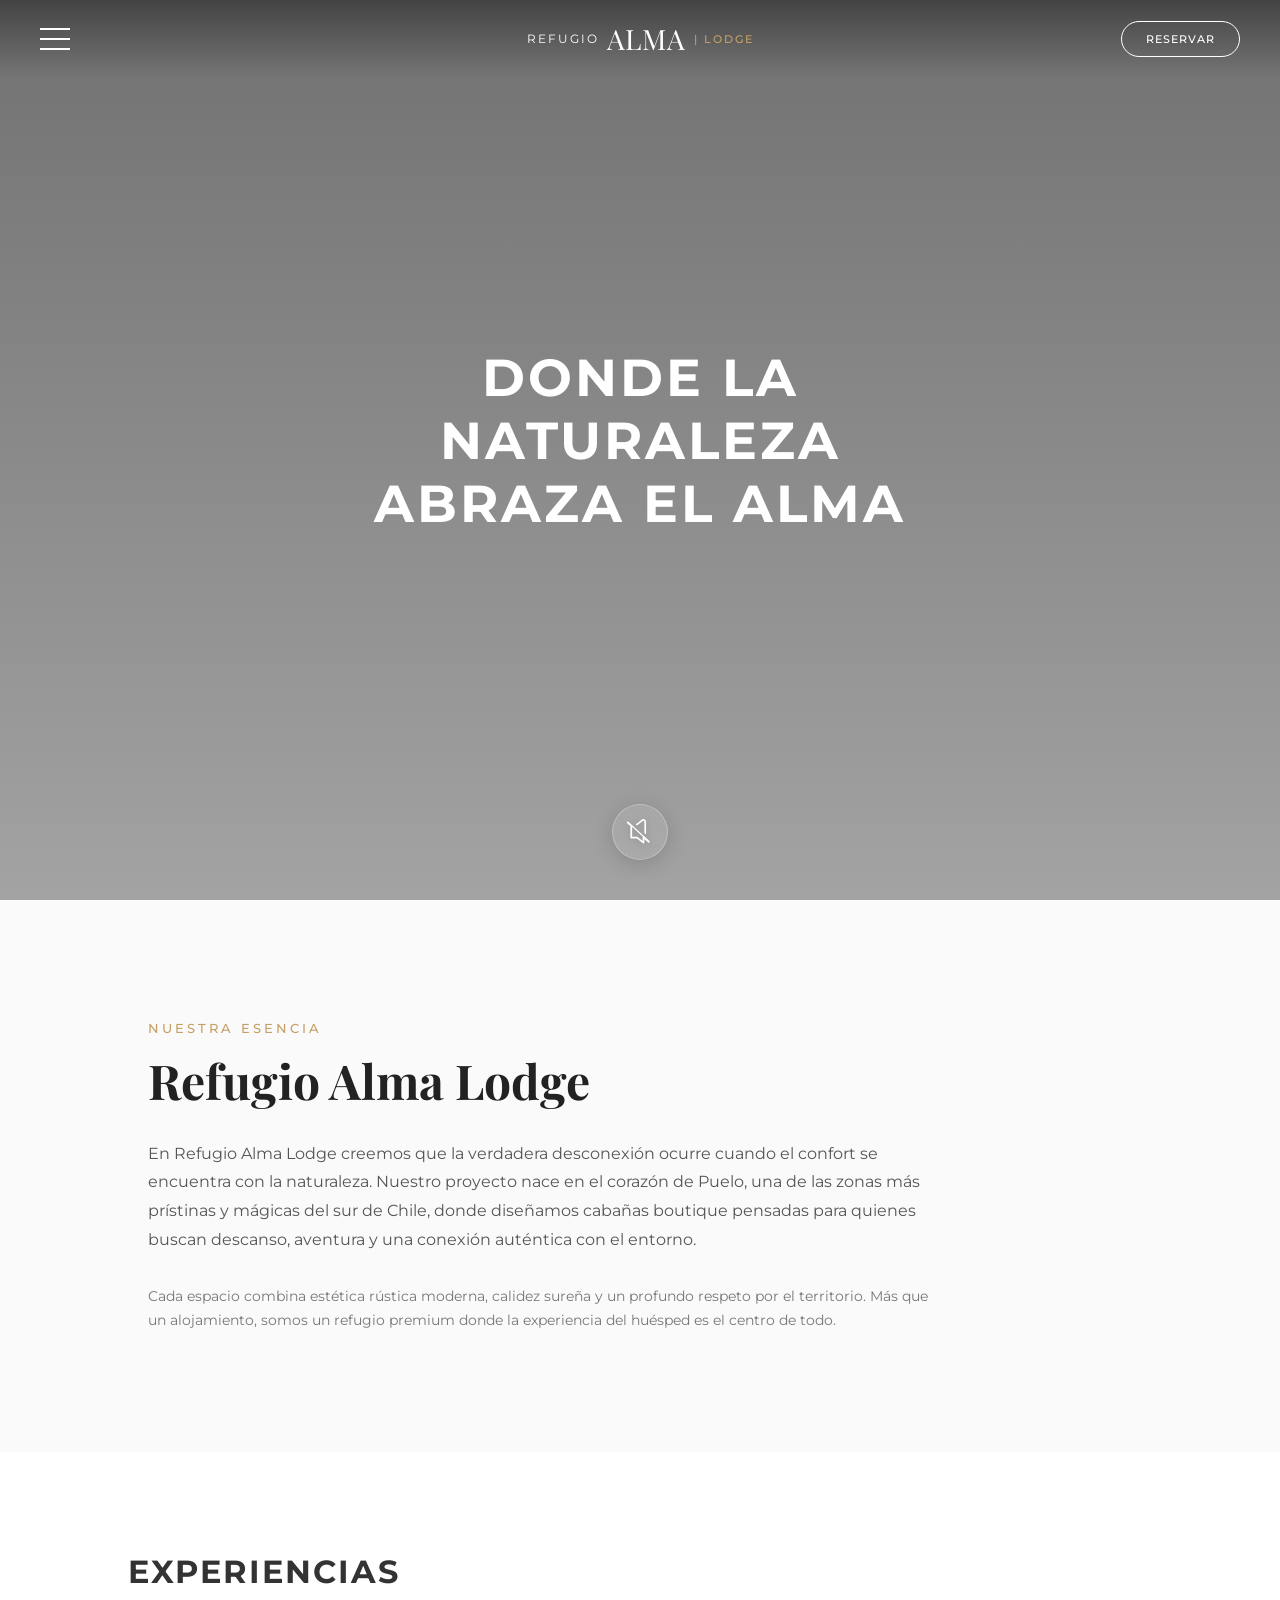
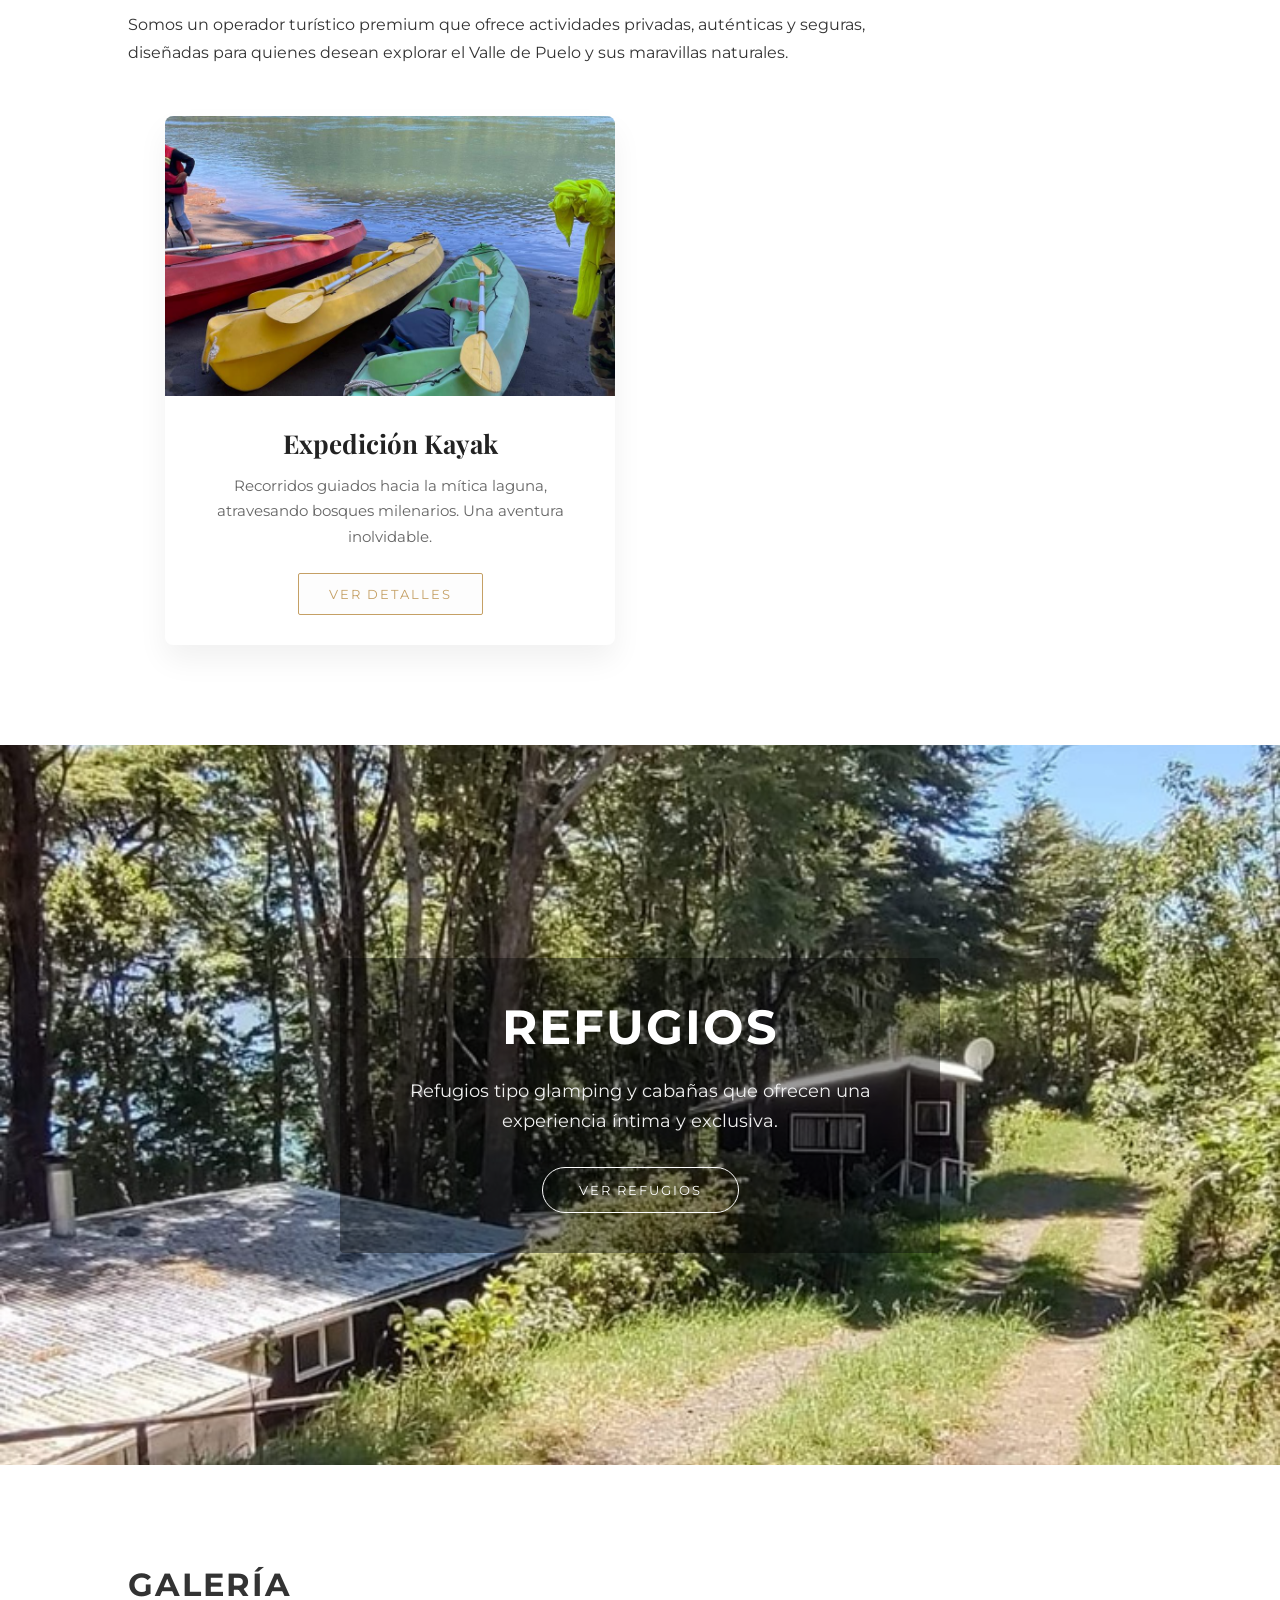
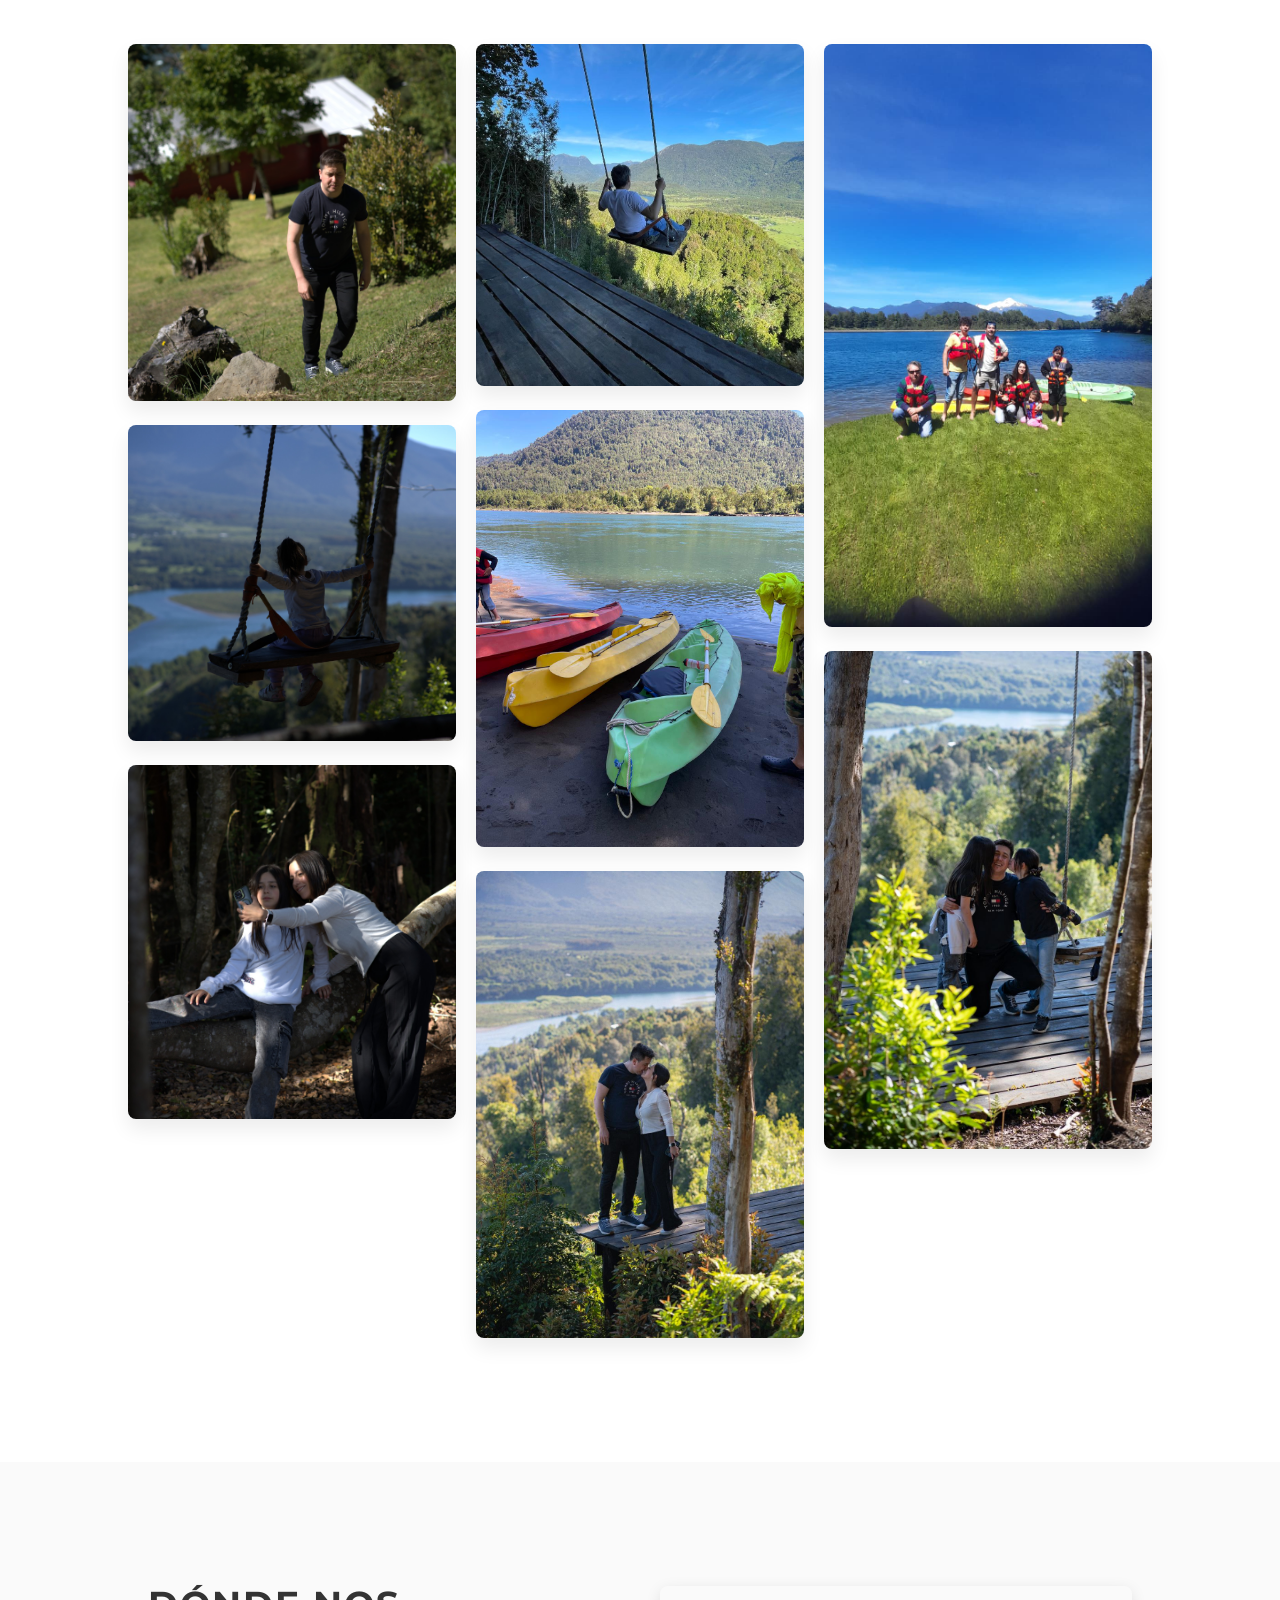
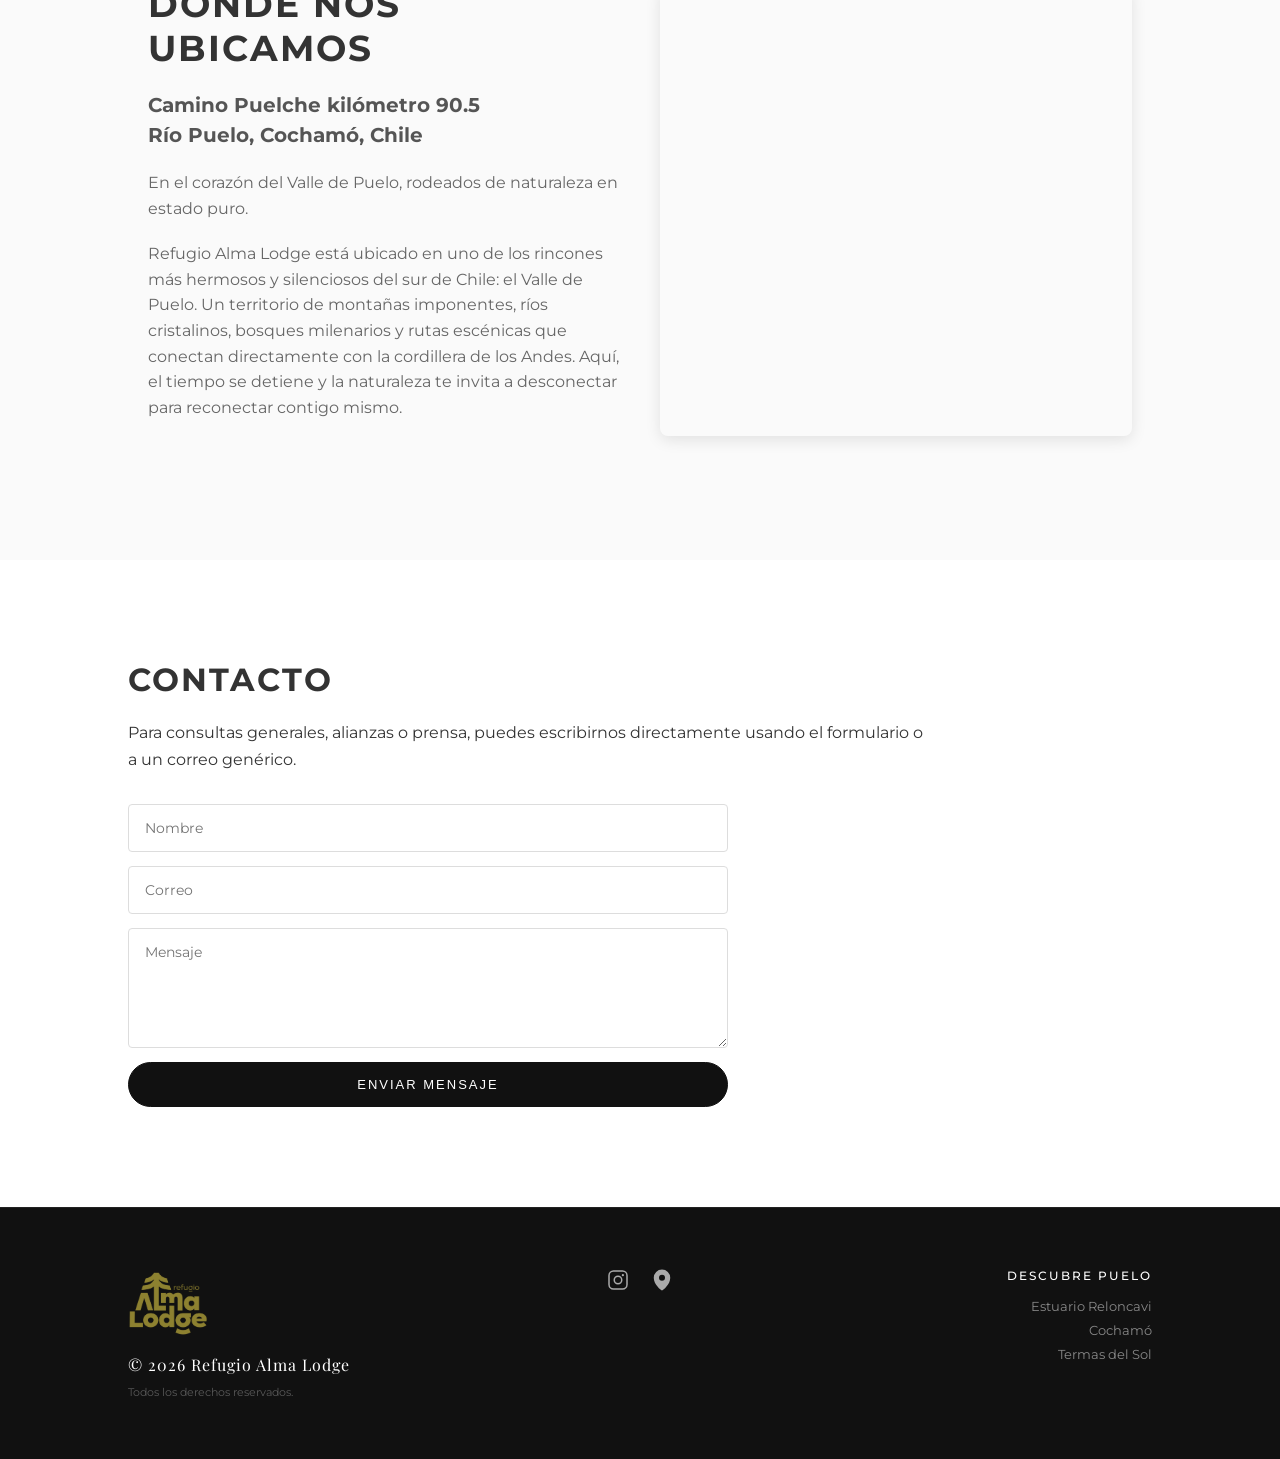
==== index.html @ a92e9aa7 "se separa el navbar  el fotter para que sea comun a todos los sitios" ====
<!DOCTYPE html>
<html lang="es">

<head>
    <meta charset="UTF-8" />
    <meta name="viewport" content="width=device-width, initial-scale=1.0" />
    <title>Refugio Alma Lodge - Un santuario en el corazón del bosque</title>
    <link rel="icon" href="./assets/logo.png" type="image/png">
    <!-- Opn Graph -->
    <meta property="og:title" content="Refugio Alma Lodge">
    <meta property="og:description" content="Refugio Alma Lodge: tu refugio en el corazón del bosque.">
    <meta property="og:url" content="https://refugioalmalodge.cl/">
    <meta property="og:image" content="./assets/suite2.png">
    <meta property="og:type" content="website">
    <meta property="og:site_name" content="Refugio Alma Lodge">

    <!-- Twitter Card -->
    <meta name="twitter:card" content="summary_large_image">
    <meta name="twitter:title" content="Refugio Alma Lodge">
    <meta name="twitter:description" content="Refugio Alma Lodge: tu refugio en el corazón del bosque.">
    <meta name="twitter:image" content="./assets/suite2.png">


    <link rel="stylesheet" href="css/style.css" />
</head>

<body>

    <div id="navbar-container"></div>

    <!-- HERO -->
    <header class="hero" id="hero">
        <video id="heroVideo" autoplay loop muted playsinline>
            <source src="assets/hero-video.mp4" type="video/mp4">
        </video>
        <div class="hero-overlay"></div>
        <div class="hero-content">
            <h1>Donde la naturaleza abraza el Alma</h1>
            <!--    <p>Un lodge boutique rodeado de bosques, montañas y silencio.</p>-->
            <!--    <a href="#reserva" class="btn-hero">Planificar estadía</a>-->
        </div>

        <!-- Audio Control -->
        <audio id="heroAudio" loop autoplay>
            <source src="assets/audio.mp3" type="audio/mpeg">
            Tu navegador no soporta el elemento de audio.
        </audio>

        <button id="audioControl" class="audio-control" aria-label="Reproducir música">
            <!-- Play Icon (Shows when paused - click to play) -->
            <svg class="icon-play" xmlns="http://www.w3.org/2000/svg" width="24" height="24" fill="currentColor"
                viewBox="0 0 256 256">
                <path
                    d="M213.92,210.62l-192-176A8,8,0,1,0,11.2,47.38L44.42,77.83l-.22.17H48a8,8,0,0,0-8,8V179.25a8,8,0,0,0,8,8H99.42l.2.16L155,230.89A8,8,0,0,0,168,224.64V191.11l34.72,31.83a8,8,0,1,0,11.2-12.32ZM152,210.81,104.38,171.25H56V84.75h4.63l91.37,83.76ZM168,137.16V31.36a8,8,0,0,0-13-6.25L99.62,68.59,88.75,58.62,143.47,15.69a24,24,0,0,1,39.38,18.75V150.37Z">
                </path>
            </svg>

            <!-- Sound Icon (Shows when playing - click to pause) -->
            <svg class="icon-pause" xmlns="http://www.w3.org/2000/svg" width="24" height="24" fill="currentColor"
                viewBox="0 0 256 256" style="display: none;">
                <path
                    d="M155,25.11,99.62,68.59,99.42,68.75H48a8,8,0,0,0-8,8V179.25a8,8,0,0,0,8,8H99.42l.2.16L155,230.89A8,8,0,0,0,168,224.64V31.36A8,8,0,0,0,155,25.11Zm-13,20.08V210.81L104.38,171.25H56V84.75h48.38ZM208,128a80,80,0,0,1-23.44,56.57,8,8,0,1,1-11.31-11.31,63.95,63.95,0,0,0,0-90.51A8,8,0,0,1,184.56,71.43,80.08,80.08,0,0,1,208,128Zm32,0a112.11,112.11,0,0,1-32.8,79.2,8,8,0,1,1-11.31-11.31,96.09,96.09,0,0,0,0-135.78A8,8,0,0,1,207.2,48.8,112.12,112.12,0,0,1,240,128Z">
                </path>
            </svg>
        </button>
    </header>


    <!-- NOSOTROS -->
    <section id="nosotros">
        <div class="about-container">

            <div class="about-content">
                <span class="about-subtitle">Nuestra Esencia</span>
                <h2>Refugio Alma Lodge</h2>
                <p class="about-text">
                    En Refugio Alma Lodge creemos que la verdadera desconexión ocurre cuando el confort se encuentra con
                    la naturaleza. Nuestro proyecto nace en el corazón de Puelo, una de las zonas más prístinas y
                    mágicas del sur de Chile, donde diseñamos cabañas boutique pensadas para quienes buscan descanso,
                    aventura y una conexión auténtica con el entorno.
                </p>
                <p class="about-text-secondary">
                    Cada espacio combina estética rústica moderna, calidez sureña y un profundo respeto por el
                    territorio. Más que un alojamiento, somos un refugio premium donde la experiencia del huésped es el
                    centro de todo.
                </p>
            </div>
        </div>
    </section>




    <section id="experiencias">
        <h2>Experiencias</h2>
        <p>
            Somos un operador turístico premium que ofrece actividades privadas, auténticas y seguras, diseñadas para
            quienes desean explorar el Valle de Puelo y sus maravillas naturales.
        </p>

        <div class="tours-container">
            <!-- Card 1 -->
            <article class="tour-card">
                <div class="tour-image">
                    <img src="assets/kayak/hero6.jpeg" alt="Expedición Kayak">
                </div>
                <div class="tour-content">
                    <h3>Expedición Kayak</h3>
                    <p>Recorridos guiados hacia la mítica laguna, atravesando bosques milenarios. Una aventura
                        inolvidable.</p>
                    <a href="kayak.html" class="btn-tour">Ver Detalles</a>
                </div>
            </article>

            <!-- Card 2 -->
            <article class="tour-card">
                <div class="tour-image">
                    <img src="assets/columpio/hero3.jpeg" alt="Columpio del Mundo">
                </div>
                <div class="tour-content">
                    <h3>Columpio Rio Puelo</h3>
                    <p>Siente la adrenalina y la paz de volar sobre el bosque nativo con una vista inigualable del
                        valle.</p>
                    <a href="columpio.html" class="btn-tour">Ver Detalles</a>
                </div>
            </article>
        </div>
    </section>

    <!-- REFUGIOS -->
    <section id="refugios" class="refugios-section">
        <div class="refugios-carousel" id="refugiosCarousel">
            <img src="assets/Glamping/2.jpg" class="active" alt="Refugio Glamping">
            <img src="assets/Cabaña/3.jpg" alt="Cabaña del Bosque">
            <img src="assets/departamento2/1.jpg" alt="Departamento Estudio">
            <img src="assets/departamento4/1.jpg" alt="Cabaña Familiar">
        </div>
        <div class="refugios-overlay-content">
            <h2>Refugios</h2>
            <p>
                Refugios tipo glamping y cabañas que ofrecen una experiencia íntima y exclusiva.
            </p>
            <a href="refugios.html" class="btn-hero">Ver Refugios</a>
        </div>
    </section>

    <!-- GALERIA -->
    <section id="galeria">
        <h2>Galería</h2>
        <div class="masonry-grid">
            <div class="photo-card">
                <img src="assets/galeria1.jpg" alt="Galería 1">
            </div>
            <div class="photo-card">
                <img src="assets/galeria2.jpg" alt="Galería 2">
            </div>
            <div class="photo-card">
                <img src="assets/Galeria3.jpg" alt="Galería 3">
            </div>
            <div class="photo-card">
                <img src="assets/galeria4.jpeg" alt="Galería 4">
            </div>
            <div class="photo-card">
                <img src="assets/galeria5.jpeg" alt="Galería 5">
            </div>
            <div class="photo-card">
                <img src="assets/galeria6.jpeg" alt="Galería 6">
            </div>
            <div class="photo-card">
                <img src="assets/galeria7.jpeg" alt="Galería 7">
            </div>
            <div class="photo-card">
                <img src="assets/galeria8.jpeg" alt="Galería 7">
            </div>
        </div>
    </section>

    <!-- UBICACION -->
    <section id="ubicacion" class="ubicacion">
        <div class="location-container">
            <div class="location-content">
                <h2>Dónde nos ubicamos</h2>
                <h3>Camino Puelche kilómetro 90.5<br>Río Puelo, Cochamó, Chile</h3>
                <p>
                    En el corazón del Valle de Puelo, rodeados de naturaleza en estado puro.
                </p>
                <p>
                    Refugio Alma Lodge está ubicado en uno de los rincones más hermosos y silenciosos del sur de Chile:
                    el Valle de Puelo. Un territorio de montañas imponentes, ríos cristalinos, bosques milenarios y
                    rutas escénicas que conectan directamente con la cordillera de los Andes. Aquí, el tiempo se detiene
                    y la naturaleza te invita a desconectar para reconectar contigo mismo.
                </p>
            </div>
            <div class="location-map">
                <iframe
                    src="https://www.google.com/maps/embed?pb=!1m18!1m12!1m3!1d2994.042715348273!2d-72.4202436!3d-41.7060357!2m3!1f0!2f0!3f0!3m2!1i1024!2i768!4f13.1!3m3!1m2!1s0x9619954e258a1fd1:0x3e62e3370b669ac7!2sRefugio%20Alma%20Lodge!5e0!3m2!1ses!2scl!4v1700000000000"
                    width="100%" height="450" style="border:0;" allowfullscreen="" loading="lazy"
                    referrerpolicy="no-referrer-when-downgrade">
                </iframe>
            </div>
        </div>
    </section>

    <!-- CONTACTO -->
    <section id="contacto">
        <h2>Contacto</h2>
        <p>
            Para consultas generales, alianzas o prensa, puedes escribirnos directamente usando el formulario o a un
            correo genérico.
        </p>

        <form class="contact-form">
            <input type="text" placeholder="Nombre" required>
            <input type="email" placeholder="Correo" required>
            <textarea placeholder="Mensaje" rows="5" required></textarea>
            <button type="submit" class="btn-hero btn-dark">
                Enviar mensaje
            </button>
        </form>
    </section>

    <div id="footer-container"></div>
    <script src="js/components.js"></script>

    <!-- Mobile Sticky Bottom Bar -->

    <!-- Mobile Sticky Bottom Bar -->
    <div class="mobile-bottom-bar">
        <a href="https://new-booking.frontdeskmaster.com/?hostelId=y0ApHH4CwayUsndZazKIyVLbPVVKzzdO">Reservar
            Estadía</a>
    </div>

    <script src="js/scrollreveal.min.js"></script>
    <script src="js/main.js"></script>
</body>

</html>
---- css/style.css ----
/* ---------- RESET ---------- */
@import url('https://fonts.googleapis.com/css2?family=Montserrat:wght@300;400;500&family=Playfair+Display:ital,wght@0,400;0,700;1,400&display=swap');




* {
    margin: 0;
    padding: 0;
    box-sizing: border-box;
}

body {
    font-family: "Montserrat", sans-serif;
    color: #333;
    background: #fafafa;
    overflow-x: hidden;
    width: 100%;
}

img {
    display: block;
    max-width: 100%;
}

/* ---------- NAVBAR AWASI STYLE ---------- */

.awasi-nav {
    position: fixed;
    top: 0;
    width: 100%;
    display: flex;
    justify-content: space-between;
    /* Changed to space-between for Left/Center/Right layout */
    align-items: center;
    padding: 20px 40px;
    z-index: 1002;
    transition: all 0.35s ease;
    background: transparent;
    /* Gradient added in HTML or just transparent */
    background: linear-gradient(to bottom, rgba(0, 0, 0, 0.4) 0%, rgba(0, 0, 0, 0) 100%);
}

.awasi-nav.scrolled {
    background: rgba(255, 255, 255, 0.98);
    padding: 15px 40px;
    backdrop-filter: blur(8px);
    border-bottom: 1px solid #eee;
}

.awasi-nav.scrolled .logo-refugio,
.awasi-nav.scrolled .logo-alma {
    color: #333;
}

.awasi-nav.scrolled .btn-reservar {
    border-color: #333;
    color: #333;
}

.awasi-nav.scrolled .btn-reservar:hover {
    background: #333;
    color: #fff;
}

/* Layout Containers */
.nav-left,
.nav-right {
    flex: 1;
    display: flex;
    align-items: center;
}

.nav-left {
    justify-content: flex-start;
}

.nav-right {
    justify-content: flex-end;
}

/* Logo Styles */
.nav-logo {
    flex: 2;
    display: flex;
    justify-content: center;
    align-items: center;
}

.logo-link {
    text-decoration: none;
    display: flex;
    align-items: center;
    gap: 8px;
    color: #fff;
    transition: opacity 0.3s ease;
}

.logo-link:hover {
    opacity: 0.8;
}

.logo-refugio {
    font-family: "Montserrat", sans-serif;
    font-size: 12px;
    letter-spacing: 2px;
    font-weight: 400;
    text-transform: uppercase;
}

.logo-alma {
    font-family: "Playfair Display", serif;
    font-size: 28px;
    letter-spacing: 1px;
    font-weight: 400;
    text-transform: uppercase;
}

.logo-lodge {
    font-family: "Montserrat", sans-serif;
    font-size: 11px;
    letter-spacing: 2px;
    font-weight: 500;
    text-transform: uppercase;
    color: #c5a065;
    /* Gold/Brown tone */
}

/* Reservar Button in Navbar */
.btn-reservar {
    display: inline-block;
    padding: 10px 24px;
    border-radius: 50px;
    background-color: transparent;
    border: 1px solid #fff;
    color: #fff;
    text-transform: uppercase;
    font-size: 11px;
    letter-spacing: 1px;
    text-decoration: none;
    transition: all 0.3s ease;
    font-family: "Montserrat", sans-serif;
    font-weight: 500;
}

.btn-reservar:hover {
    background: #fff;
    color: #000;
}

/* Burger Menu - Always Visible */
.nav-toggle {
    display: flex;
    /* Always flex */
    flex-direction: column;
    width: 30px;
    cursor: pointer;
    z-index: 1001;
    /* Above overlay */
}

.nav-toggle span {
    background: white;
    height: 2px;
    margin: 4px 0;
    transition: 0.3s;
    width: 100%;
}

.awasi-nav.scrolled .nav-toggle span {
    background: #333;
}

/* Toggle Animation when Active */
.nav-toggle.active span:nth-child(1) {
    transform: rotate(45deg) translate(5px, 6px);
    background: #fff;
    /* Keep white on overlay */
}

.nav-toggle.active span:nth-child(2) {
    opacity: 0;
}

.nav-toggle.active span:nth-child(3) {
    transform: rotate(-45deg) translate(5px, -6px);
    background: #fff;
}

/* ---------- Mobile Overlay Menu ---------- */

/* ---------- Mobile Overlay Menu ---------- */

.mobile-menu {
    position: fixed;
    inset: 0;
    background: rgba(20, 20, 20, 0.98);
    /* Dark overlay like Awasi */
    display: flex;
    flex-direction: column;
    justify-content: center;
    align-items: center;
    gap: 40px;
    opacity: 0;
    visibility: hidden;
    transition: all 0.4s ease;
    z-index: 1000;
}

.mobile-menu a {
    text-decoration: none;
    font-family: "Playfair Display", serif;
    font-size: 32px;
    text-transform: capitalize;
    /* Or uppercase, Awasi uses elegant mix */
    letter-spacing: 1px;
    color: #fff;
    opacity: 0;
    transform: translateY(20px);
    transition: 0.4s ease;
}

.mobile-menu a:hover {
    color: #c5a065;
}

.mobile-menu.active {
    opacity: 1;
    visibility: visible;
}

.mobile-menu.active a {
    opacity: 1;
    transform: translateY(0);
}

/* Staggered animation for links */
.mobile-menu.active a:nth-child(1) {
    transition-delay: 0.1s;
}

.mobile-menu.active a:nth-child(2) {
    transition-delay: 0.2s;
}

.mobile-menu.active a:nth-child(3) {
    transition-delay: 0.3s;
}

.mobile-menu.active a:nth-child(4) {
    transition-delay: 0.4s;
}

.mobile-menu.active a:nth-child(5) {
    transition-delay: 0.5s;
}

.mobile-menu.active a:nth-child(6) {
    transition-delay: 0.6s;
}

/* ---------- HERO ---------- */

.hero {
    height: 100vh;
    /* background-image removed for slideshow */
    position: relative;
    display: flex;
    justify-content: center;
    align-items: center;
    text-align: center;
    color: #fff;
    overflow: hidden;
}

#heroVideo {
    position: absolute;
    inset: 0;
    width: 100%;
    height: 100%;
    object-fit: cover;
    z-index: 0;
}

.hero-overlay {
    position: absolute;
    inset: 0;
    background: linear-gradient(to bottom, rgba(0, 0, 0, 0.55), rgba(0, 0, 0, 0.35));
}

.hero-content {
    position: relative;
    max-width: 700px;
    padding: 0 20px;
}

.hero h1 {
    font-size: 52px;
    letter-spacing: 3px;
    text-transform: uppercase;
    margin-bottom: 20px;
}

.hero p {
    font-size: 18px;
    margin-bottom: 30px;
}

.btn-hero {
    display: inline-block;
    padding: 14px 36px;
    border-radius: 30px;
    border: 1px solid #fff;
    color: #fff;
    text-decoration: none;
    font-size: 13px;
    letter-spacing: 2px;
    text-transform: uppercase;
    background: transparent;
    cursor: pointer;
    transition: background 0.3s, color 0.3s;
}

.btn-hero:hover {
    background: #fff;
    color: #000;
}

.btn-outline {
    border-color: #333;
    color: #333;
}

.btn-outline:hover {
    background: #333;
    color: #fff;
}

.btn-dark {
    background: #111;
    border-color: #111;
    color: #fff;
}

/* ---------- SECTIONS ---------- */

section {
    padding: 100px 10%;
    background: #fafafa;
    opacity: 0;
    transform: translateY(50px);
    transition: opacity 0.8s ease-out, transform 0.8s ease-out;
}

section.section-visible {
    opacity: 1;
    transform: translateY(0);
}

section:nth-of-type(even) {
    background: #ffffff;
}

h2 {
    font-size: 32px;
    margin-bottom: 20px;
    text-transform: uppercase;
    letter-spacing: 2px;
}

p {
    line-height: 1.7;
    max-width: 800px;
}

/* ---------- GRID & CARDS ---------- */

.grid {
    margin-top: 40px;
    display: grid;
    grid-template-columns: repeat(auto-fit, minmax(280px, 1fr));
    gap: 20px;
}

.cards {
    display: flex;
    flex-wrap: wrap;
    gap: 40px;
    margin-top: 40px;
}

.card {
    flex: 1;
    min-width: 280px;
    border-radius: 8px;
    overflow: hidden;
    background: #fff;
    box-shadow: 0 10px 20px rgba(0, 0, 0, 0.08);
    transition: all 0.4s ease;
}

.card:hover {
    transform: translateY(-10px);
    box-shadow: 0 20px 40px rgba(0, 0, 0, 0.15);
}

.card img {
    width: 100%;
    transition: transform 0.6s ease;
}

.card:hover img {
    transform: scale(1.05);
}

.card-content {
    padding: 20px;
}

.card-content h3 {
    margin-bottom: 10px;
}

/* ---------- EXPERIENCIAS CARDS ---------- */

.exp-card {
    background: #fff;
    border-radius: 8px;
    overflow: hidden;
    box-shadow: 0 10px 20px rgba(0, 0, 0, 0.06);
    transition: all 0.4s ease;
}

.exp-card:hover {
    transform: translateY(-10px);
    box-shadow: 0 20px 40px rgba(0, 0, 0, 0.15);
}

.exp-card img {
    transition: transform 0.6s ease;
}

.exp-card:hover img {
    transform: scale(1.05);
}

.exp-text {
    padding: 18px 18px 22px;
}

/* ---------- PHOTO CARDS (Suites & Galeria) ---------- */

.photo-card {
    border-radius: 8px;
    overflow: hidden;
    box-shadow: 0 10px 20px rgba(0, 0, 0, 0.08);
    transition: all 0.4s ease;
    /* Ensure it takes full width of grid cell if needed, or behaves like a block */
    display: block;
}

.photo-card:hover {
    transform: translateY(-10px);
    box-shadow: 0 20px 40px rgba(0, 0, 0, 0.15);
}

.photo-card img {
    width: 100%;
    height: 100%;
    object-fit: cover;
    display: block;
    transition: transform 0.6s ease;
}

.photo-card:hover img {
    transform: scale(1.05);
}

/* ---------- PARALLAX ---------- */

.parallax {
    background-image: url(/assets/5.jpeg);
    background-attachment: fixed;
    background-size: cover;
    background-position: center;
    height: 60vh;
}

/* ---------- RESERVA ---------- */

.reserva {
    text-align: left;
}

.reserva-form {
    margin-top: 30px;
    display: flex;
    flex-direction: column;
    gap: 18px;
}

.form-row {
    display: flex;
    gap: 18px;
}

input,
textarea {
    padding: 14px 16px;
    border-radius: 4px;
    border: 1px solid #ddd;
    font-family: inherit;
    font-size: 14px;
    flex: 1;
}

textarea {
    resize: vertical;
}

.contact-form {
    margin-top: 30px;
    display: flex;
    flex-direction: column;
    gap: 14px;
    max-width: 600px;
}

/* ---------- FOOTER ---------- */

footer {
    padding: 60px 10%;
    background: #111;
    color: #888;
    font-size: 13px;
    border-top: 1px solid #222;
}

.footer-container {
    display: flex;
    justify-content: space-between;
    align-items: flex-start;
    flex-wrap: wrap;
    gap: 40px;
}

.footer-section {
    flex: 1;
    min-width: 200px;
}

/* BRAND Section */
.footer-brand {
    display: flex;
    flex-direction: column;
    gap: 10px;
    text-align: left;
}

.footer-logo {
    max-width: 80px;
    height: auto;
    margin-bottom: 5px;
    opacity: 0.9;
}

.footer-brand span:first-of-type {
    font-family: "Playfair Display", serif;
    font-size: 16px;
    color: #fff;
    letter-spacing: 1px;
}

.footer-rights {
    font-size: 11px;
    opacity: 0.6;
}

/* SOCIAL Section */
.footer-social {
    display: flex;
    justify-content: center;
    gap: 20px;
    align-items: center;
}

.social-link {
    color: #aaa;
    transition: all 0.3s ease;
    display: flex;
    align-items: center;
    justify-content: center;
}

.social-link:hover {
    color: #c5a065;
    transform: translateY(-3px);
}

/* LINKS Section */
.footer-links {
    text-align: right;
}

.footer-links h4 {
    color: #fff;
    font-size: 12px;
    text-transform: uppercase;
    letter-spacing: 2px;
    margin-bottom: 15px;
    font-weight: 500;
}

.footer-links ul {
    list-style: none;
    padding: 0;
    display: flex;
    flex-direction: column;
    gap: 8px;
}

.footer-links a {
    text-decoration: none;
    color: #888;
    transition: color 0.3s ease;
}

.footer-links a:hover {
    color: #c5a065;
}

/* Responsive Footer */
@media (max-width: 768px) {
    .footer-container {
        flex-direction: column;
        align-items: center;
        text-align: center;
        gap: 30px;
    }

    .footer-brand {
        text-align: center;
        order: 2;
        /* Put brand/copyright at bottom */
    }

    .footer-social {
        order: 1;
        /* Icons first */
        margin-bottom: 10px;
    }

    .footer-links {
        text-align: center;
        order: 0;
        /* Links top or middle? Let's put Links Top or Middle. Actually, standard is usually Links -> Social -> Copy. Let's try Social -> Links -> Copy */
        order: 0;
    }
}

/* ---------- RESPONSIVE ---------- */

/* Mobile Bottom Bar (Hidden by default on Desktop) */
.mobile-bottom-bar {
    display: none;
}

/* Responsiveness */
@media (max-width: 900px) {
    .awasi-nav {
        padding: 18px 24px;
    }

    /* Hide Navbar Button on Mobile */
    .nav-right .btn-reservar {
        display: none;
    }

    /* Show Bottom Bar on Mobile */
    .mobile-bottom-bar {
        display: flex;
        position: fixed;
        bottom: 0;
        left: 0;
        width: 100%;
        background: rgba(255, 255, 255, 0.95);
        backdrop-filter: blur(10px);
        padding: 15px 24px;
        justify-content: center;
        align-items: center;
        z-index: 1005;
        border-top: 1px solid #eee;
        box-shadow: 0 -5px 20px rgba(0, 0, 0, 0.05);

        /* Transition for Fade Out */
        transition: opacity 0.5s ease, visibility 0.5s ease;
        opacity: 1;
        visibility: visible;
    }

    .mobile-bottom-bar.hidden {
        opacity: 0;
        visibility: hidden;
        pointer-events: none;
    }

    .mobile-bottom-bar a {
        display: block;
        width: 100%;
        text-align: center;
        background: #111;
        color: #fff;
        padding: 14px;
        text-decoration: none;
        text-transform: uppercase;
        font-family: "Montserrat", sans-serif;
        font-size: 13px;
        letter-spacing: 2px;
        border-radius: 4px;
        font-weight: 500;
    }

    /* Adjust footer or content so it's not hidden behind the bar */
    footer {
        padding-bottom: 90px;
    }

    .hero h1 {
        font-size: 34px;
    }

    .hero p {
        font-size: 16px;
    }

    section {
        padding: 80px 7%;
    }

    .form-row {
        flex-direction: column;
    }
}

@media (max-width: 600px) {
    .hero {
        height: 100vh;
    }
}

/* Audio Control Button */
.audio-control {
    position: absolute;
    bottom: 40px;
    left: 50%;
    transform: translateX(-50%);
    z-index: 100;

    /* Modern Glassmorphism */
    display: flex;
    justify-content: center;
    align-items: center;
    width: 56px;
    height: 56px;

    background: rgba(255, 255, 255, 0.1);
    backdrop-filter: blur(10px);
    -webkit-backdrop-filter: blur(10px);
    border: 1px solid rgba(255, 255, 255, 0.25);
    border-radius: 50%;

    color: #fff;
    cursor: pointer;
    transition: all 0.3s ease;
    box-shadow: 0 4px 20px rgba(0, 0, 0, 0.15);
}

.audio-control:hover {
    background: rgba(255, 255, 255, 0.25);
    transform: translateX(-50%) scale(1.1);
    box-shadow: 0 8px 30px rgba(0, 0, 0, 0.25);
    border-color: rgba(255, 255, 255, 0.5);
}

.audio-control svg {
    /* Ensure icon size */
    width: 28px;
    height: 28px;
    filter: drop-shadow(0 2px 4px rgba(0, 0, 0, 0.2));
}

/* Override generic section animation for #nosotros to let ScrollReveal handle it */
#nosotros {
    opacity: 1;
    transform: none;
    transition: none;
}

/* ---------- MASONRY GALLERY ---------- */
.masonry-grid {
    column-count: 3;
    column-gap: 20px;
    margin-top: 40px;
}

.masonry-grid .photo-card {
    display: inline-block;
    width: 100%;
    margin-bottom: 20px;
    break-inside: avoid;
    /* Ensure existing styles don't conflict */
    transform: translateZ(0);
    /* Hardware accel/fix flickering */
}

/* Hover Overlay extension */
.photo-card {
    position: relative;
    /* Maintain existing styles but ensure relative for overlay */
}

/* Enhanced Hover Effect */
.photo-card::after {
    content: '';
    position: absolute;
    inset: 0;
    background: rgba(0, 0, 0, 0.3);
    opacity: 0;
    transition: opacity 0.4s ease;
    pointer-events: none;
    z-index: 1;
}

.photo-card:hover::after {
    opacity: 1;
}

.photo-card:hover img {
    transform: scale(1.08);
    /* Slightly stronger zoom */
}

/* Masonry responsiveness */
@media (max-width: 900px) {
    .masonry-grid {
        column-count: 2;
    }
}




/* ---------- ABOUT / NOSOTROS SPLIT LAYOUT ---------- */
.about-container {
    display: flex;
    align-items: center;
    gap: 60px;
    max-width: 1200px;
    margin: 0 auto;
}

.about-image {
    flex: 1;
    position: relative;
    overflow: hidden;
    border-radius: 4px;
    box-shadow: 0 20px 40px rgba(0, 0, 0, 0.1);
}

.about-image img {
    width: 100%;
    height: 100%;
    object-fit: cover;
    transition: transform 1.2s ease;
}

.about-image:hover img {
    transform: scale(1.05);
}

.about-content {
    flex: 1;
    text-align: left;
    padding: 20px;
}

.about-subtitle {
    display: block;
    font-family: "Montserrat", sans-serif;
    font-size: 13px;
    letter-spacing: 3px;
    text-transform: uppercase;
    color: #c5a065;
    margin-bottom: 16px;
    font-weight: 500;
}

.about-content h2 {
    font-family: "Playfair Display", serif;
    font-size: 48px;
    line-height: 1.2;
    margin-bottom: 30px;
    color: #222;
    text-transform: none;
    letter-spacing: 0;
}

.about-text {
    font-size: 16px;
    line-height: 1.8;
    color: #555;
    margin-bottom: 30px;
}

.about-highlight {
    border-left: 3px solid #c5a065;
    padding-left: 24px;
    margin: 30px 0;
}

.about-highlight p {
    font-family: "Playfair Display", serif;
    font-size: 20px;
    font-style: italic;
    color: #333;
    line-height: 1.6;
}

.about-text-secondary {
    font-size: 14px;
    color: #777;
    margin-top: 20px;
}

/* Responsiveness */
@media (max-width: 900px) {
    .about-container {
        flex-direction: column;
        gap: 40px;
    }

}

/* ---------- TOURS 2-CARD LAYOUT ---------- */
.tours-container {
    display: flex;
    justify-content: center;
    gap: 50px;
    margin-top: 50px;
    max-width: 1200px;
    margin-left: auto;
    margin-right: auto;
}

.tour-card {
    background: #fff;
    width: 450px;
    border-radius: 8px;
    overflow: hidden;
    box-shadow: 0 15px 30px rgba(0, 0, 0, 0.06);
    transition: all 0.4s ease;
    display: flex;
    flex-direction: column;
}

.tour-card:hover {
    transform: translateY(-10px);
    box-shadow: 0 25px 50px rgba(0, 0, 0, 0.12);
}

.tour-image {
    height: 280px;
    overflow: hidden;
}

.tour-image img {
    width: 100%;
    height: 100%;
    object-fit: cover;
    transition: transform 0.8s ease;
}

.tour-card:hover .tour-image img {
    transform: scale(1.08);
    /* Mild zoom */
}

.tour-content {
    padding: 30px;
    flex: 1;
    display: flex;
    flex-direction: column;
    text-align: center;
}

.tour-content h3 {
    font-family: "Playfair Display", serif;
    font-size: 26px;
    margin-bottom: 12px;
    color: #222;
    text-transform: none;
    /* Keep natural reading */
}

.tour-content p {
    font-size: 15px;
    color: #666;
    margin-bottom: 24px;
    flex: 1;
    /* Pushes button down if text varies */
}

/* Elegant Button for Tours */
.btn-tour {
    align-self: center;
    padding: 12px 30px;
    background: #fdfdfd;
    border: 1px solid #c5a065;
    color: #c5a065;
    font-family: "Montserrat", sans-serif;
    font-size: 13px;
    text-decoration: none;
    text-transform: uppercase;
    letter-spacing: 2px;
    transition: all 0.3s ease;
    border-radius: 2px;
}

.btn-tour:hover {
    background: #c5a065;
    color: #fff;
    cursor: pointer;
}

@media (max-width: 900px) {
    .tours-container {
        flex-direction: column;
        align-items: center;
    }

    .tour-card {
        width: 100%;
        max-width: 450px;
    }
}

/* ---------- REFUGIOS PAGE ---------- */

.hero-internal {
    height: 60vh;
    background-image: url('../assets/hero4.png');
    background-size: cover;
    background-position: center;
    position: relative;
    display: flex;
    justify-content: center;
    align-items: center;
    text-align: center;
    color: #fff;
}

.unit-section {
    padding: 80px 10%;
    background: #fff;
}

.unit-section.alt-bg {
    background: #fafafa;
}

.unit-container {
    display: flex;
    align-items: center;
    gap: 60px;
    max-width: 1200px;
    margin: 0 auto;
}

.unit-container.reverse {
    flex-direction: row-reverse;
}

.unit-content {
    flex: 1;
}

.unit-gallery {
    flex: 1;
    position: relative;
    overflow: hidden;
    border-radius: 8px;
    box-shadow: 0 20px 40px rgba(0, 0, 0, 0.1);
    aspect-ratio: 4/3;
}

.unit-subtitle {
    display: block;
    font-family: "Montserrat", sans-serif;
    font-size: 12px;
    letter-spacing: 3px;
    text-transform: uppercase;
    color: #c5a065;
    margin-bottom: 10px;
    font-weight: 600;
}

.unit-content h2 {
    font-family: "Playfair Display", serif;
    font-size: 42px;
    margin-bottom: 10px;
    color: #222;
    text-transform: none;
}

.unit-price {
    font-family: "Montserrat", sans-serif;
    font-size: 24px;
    color: #333;
    margin-bottom: 20px;
    font-weight: 300;
}

.unit-price span {
    font-size: 14px;
    color: #777;
}

.unit-description {
    font-size: 16px;
    line-height: 1.8;
    color: #555;
    margin-bottom: 30px;
}

.unit-features {
    list-style: none;
    margin-bottom: 30px;
    display: grid;
    grid-template-columns: 1fr 1fr;
    gap: 10px;
}

.unit-features li {
    font-size: 14px;
    color: #444;
    display: flex;
    align-items: center;
    gap: 8px;
}

.unit-features li::before {
    content: "•";
    color: #c5a065;
    font-size: 20px;
}

.unit-note {
    font-size: 13px;
    color: #888;
    font-style: italic;
    margin-bottom: 30px;
}

/* Carousel Styles */
.carousel {
    position: relative;
    width: 100%;
    height: 100%;
}

.carousel-track {
    display: flex;
    width: 100%;
    height: 100%;
    overflow-x: scroll;
    scroll-snap-type: x mandatory;
    scroll-behavior: smooth;
    scrollbar-width: none;
    /* Firefox */
}

.carousel-track::-webkit-scrollbar {
    display: none;
    /* Chrome/Safari */
}

.carousel-track img {
    flex: 0 0 100%;
    width: 100%;
    height: 100%;
    object-fit: cover;
    scroll-snap-align: start;
}

.carousel-btn {
    position: absolute;
    top: 50%;
    transform: translateY(-50%);
    background: rgba(255, 255, 255, 0.8);
    border: none;
    width: 40px;
    height: 40px;
    border-radius: 50%;
    cursor: pointer;
    z-index: 10;
    display: flex;
    align-items: center;
    justify-content: center;
    font-size: 18px;
    color: #333;
    transition: all 0.3s ease;
    opacity: 1;
    /* Always visible */
}

.carousel-btn:hover {
    background: #fff;
    box-shadow: 0 4px 10px rgba(0, 0, 0, 0.1);
}

.carousel-btn.prev {
    left: 20px;
}

.carousel-btn.next {
    right: 20px;
}

/* Responsive Refugios */
@media (max-width: 900px) {

    .unit-container,
    .unit-container.reverse {
        flex-direction: column;
        gap: 40px;
    }

    .unit-gallery {
        width: 100%;
        aspect-ratio: 16/9;
    }
}

/* Refugios Carousel (Index) */
.refugios-section {
    position: relative;
    height: 80vh;
    overflow: hidden;
    display: flex;
    justify-content: center;
    align-items: center;
    padding: 0;
    /* Remove default padding */
}

.refugios-carousel {
    position: absolute;
    top: 0;
    left: 0;
    width: 100%;
    height: 100%;
    z-index: 1;
}

.refugios-carousel img {
    position: absolute;
    top: 0;
    left: 0;
    width: 100%;
    height: 100%;
    object-fit: cover;
    opacity: 0;
    transition: opacity 1s ease-in-out;
}

.refugios-carousel img.active {
    opacity: 1;
}

.refugios-overlay-content {
    position: relative;
    z-index: 2;
    text-align: center;
    color: #fff;
    background: rgba(0, 0, 0, 0.4);
    padding: 40px;
    border-radius: 4px;
    max-width: 600px;
}

.refugios-overlay-content h2 {
    font-size: 48px;
    margin-bottom: 20px;
    color: #fff;
}

.refugios-overlay-content p {
    font-size: 18px;
    margin-bottom: 30px;
    color: #f0f0f0;
}

/* Location Section */
.location-container {
    display: flex;
    flex-wrap: wrap;
    gap: 40px;
    align-items: center;
    max-width: 1200px;
    margin: 0 auto;
    padding: 20px;
}

.location-content {
    flex: 1;
    min-width: 300px;
    text-align: left;
}

.location-content h2 {
    font-size: 36px;
    margin-bottom: 20px;
    color: #333;
}

.location-content h3 {
    font-size: 20px;
    margin-bottom: 20px;
    color: #555;
    line-height: 1.5;
}

.location-content p {
    font-size: 16px;
    margin-bottom: 20px;
    color: #666;
    line-height: 1.6;
}

.location-map {
    flex: 1;
    min-width: 300px;
    border-radius: 8px;
    overflow: hidden;
    box-shadow: 0 4px 15px rgba(0, 0, 0, 0.1);
}

.location-map iframe {
    display: block;
    width: 100%;
    height: 450px;
}

@media (max-width: 768px) {
    .location-container {
        flex-direction: column;
    }

    .location-content {
        text-align: center;
    }
}
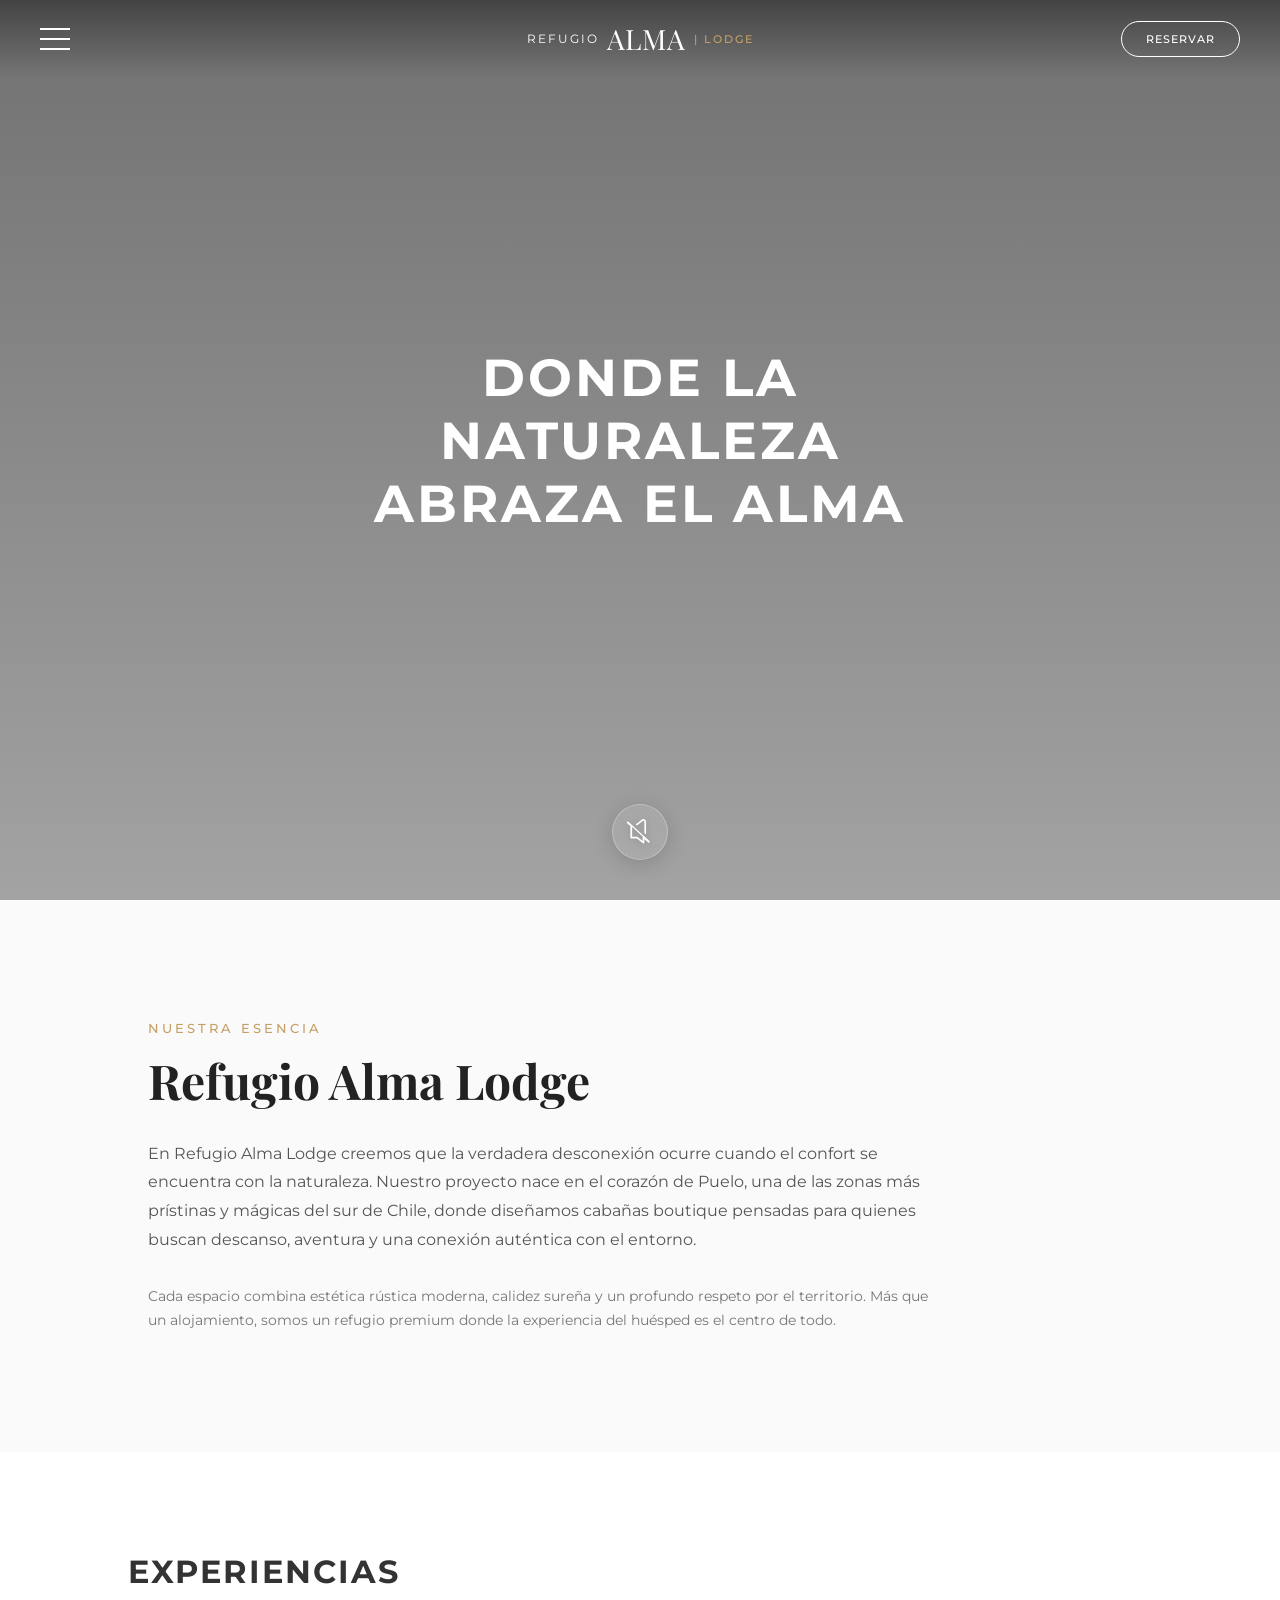
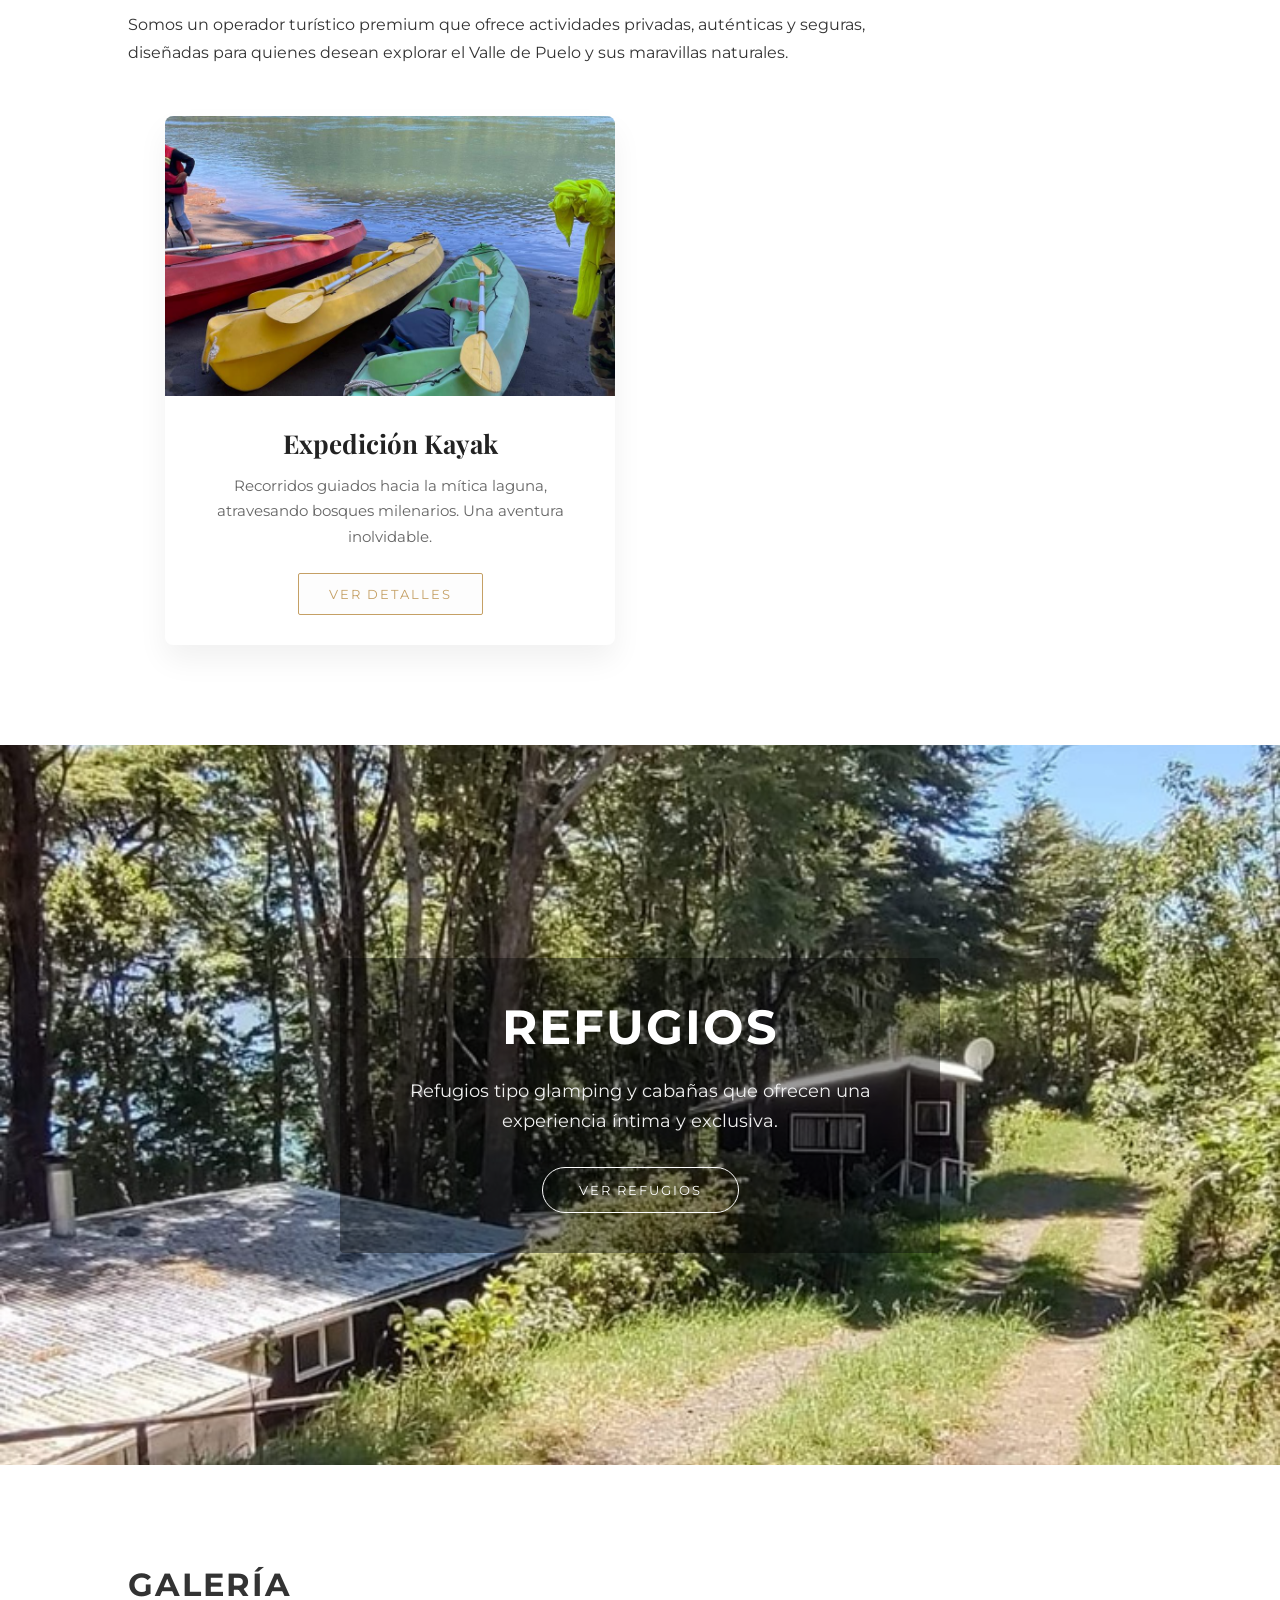
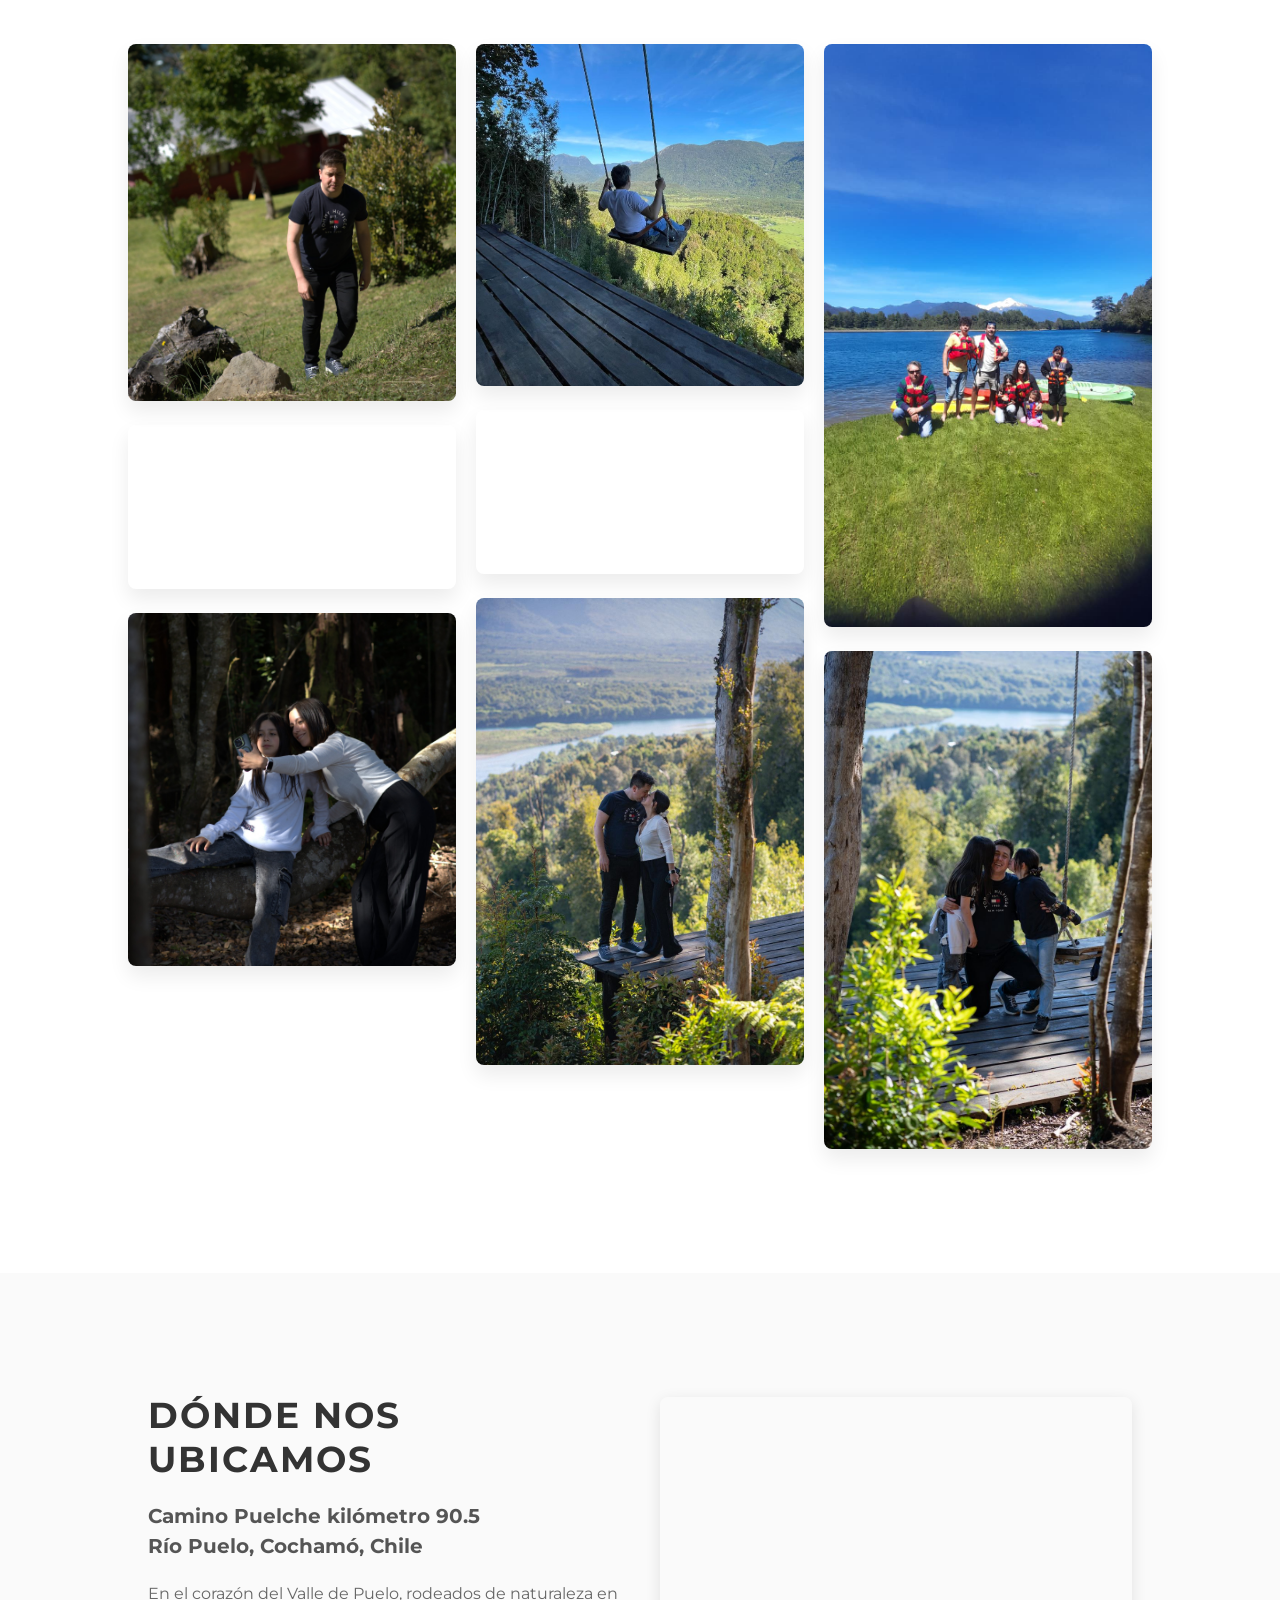
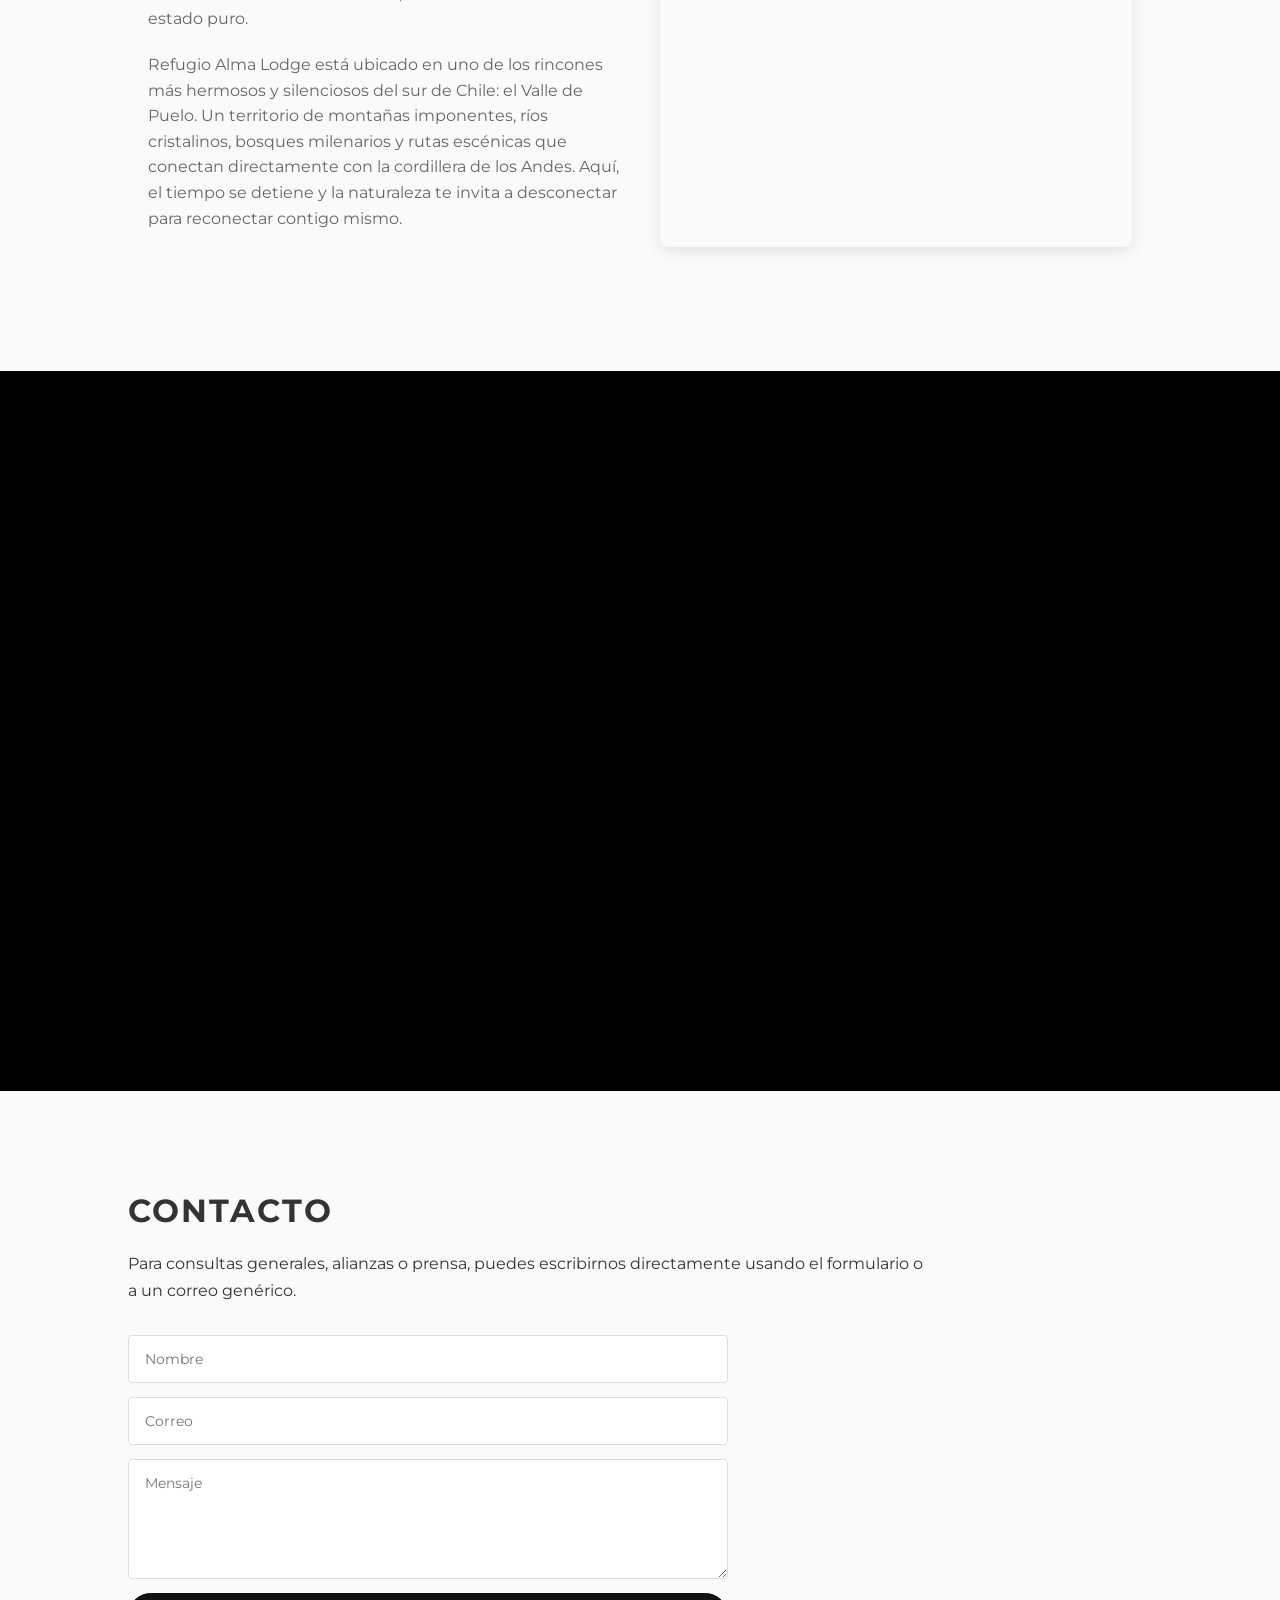
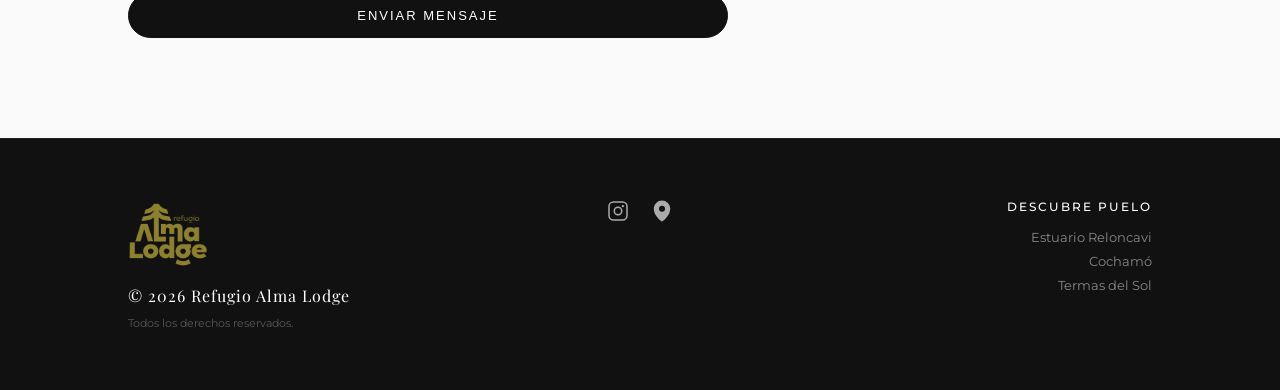
==== commit c4ae406f: "se modifa galeria y se agrega video sección" ====
--- a/index.html
+++ b/index.html
@@ -144,6 +144,8 @@
         </div>
     </section>
 
+
+
     <!-- GALERIA -->
     <section id="galeria">
         <h2>Galería</h2>
@@ -152,7 +154,9 @@
                 <img src="assets/galeria1.jpg" alt="Galería 1">
             </div>
             <div class="photo-card">
-                <img src="assets/galeria2.jpg" alt="Galería 2">
+                <video autoplay loop muted playsinline>
+                    <source src="assets/hero-video.mp4" type="video/mp4">
+                </video>
             </div>
             <div class="photo-card">
                 <img src="assets/Galeria3.jpg" alt="Galería 3">
@@ -161,7 +165,9 @@
                 <img src="assets/galeria4.jpeg" alt="Galería 4">
             </div>
             <div class="photo-card">
-                <img src="assets/galeria5.jpeg" alt="Galería 5">
+                <video autoplay loop muted playsinline>
+                    <source src="assets/hero-video.mp4" type="video/mp4">
+                </video>
             </div>
             <div class="photo-card">
                 <img src="assets/galeria6.jpeg" alt="Galería 6">
@@ -201,6 +207,14 @@
         </div>
     </section>
 
+    <!-- VIDEO HIGHLIGHT SECTION -->
+    <section id="video-highlight">
+        <video autoplay loop muted playsinline>
+            <source src="assets/section.mp4" type="video/mp4">
+        </video>
+    </section>
+
+
     <!-- CONTACTO -->
     <section id="contacto">
         <h2>Contacto</h2>
--- a/css/style.css
+++ b/css/style.css
@@ -1359,4 +1359,36 @@
     .location-content {
         text-align: center;
     }
+}
+
+/* ---------- VIDEO HIGHLIGHT SECTION ---------- */
+#video-highlight {
+    padding: 0;
+    position: relative;
+    width: 100%;
+    height: 80vh; /* Immersive height */
+    overflow: hidden;
+    display: flex;
+    justify-content: center;
+    align-items: center;
+    background: #000;
+}
+
+#video-highlight video {
+    width: 100%;
+    height: 100%;
+    object-fit: cover;
+}
+
+/* Gallery Video Support */
+.photo-card video {
+    width: 100%;
+    height: 100%;
+    object-fit: cover;
+    display: block;
+    transition: transform 0.6s ease;
+}
+
+.photo-card:hover video {
+    transform: scale(1.05); /* Match image zoom */
 }
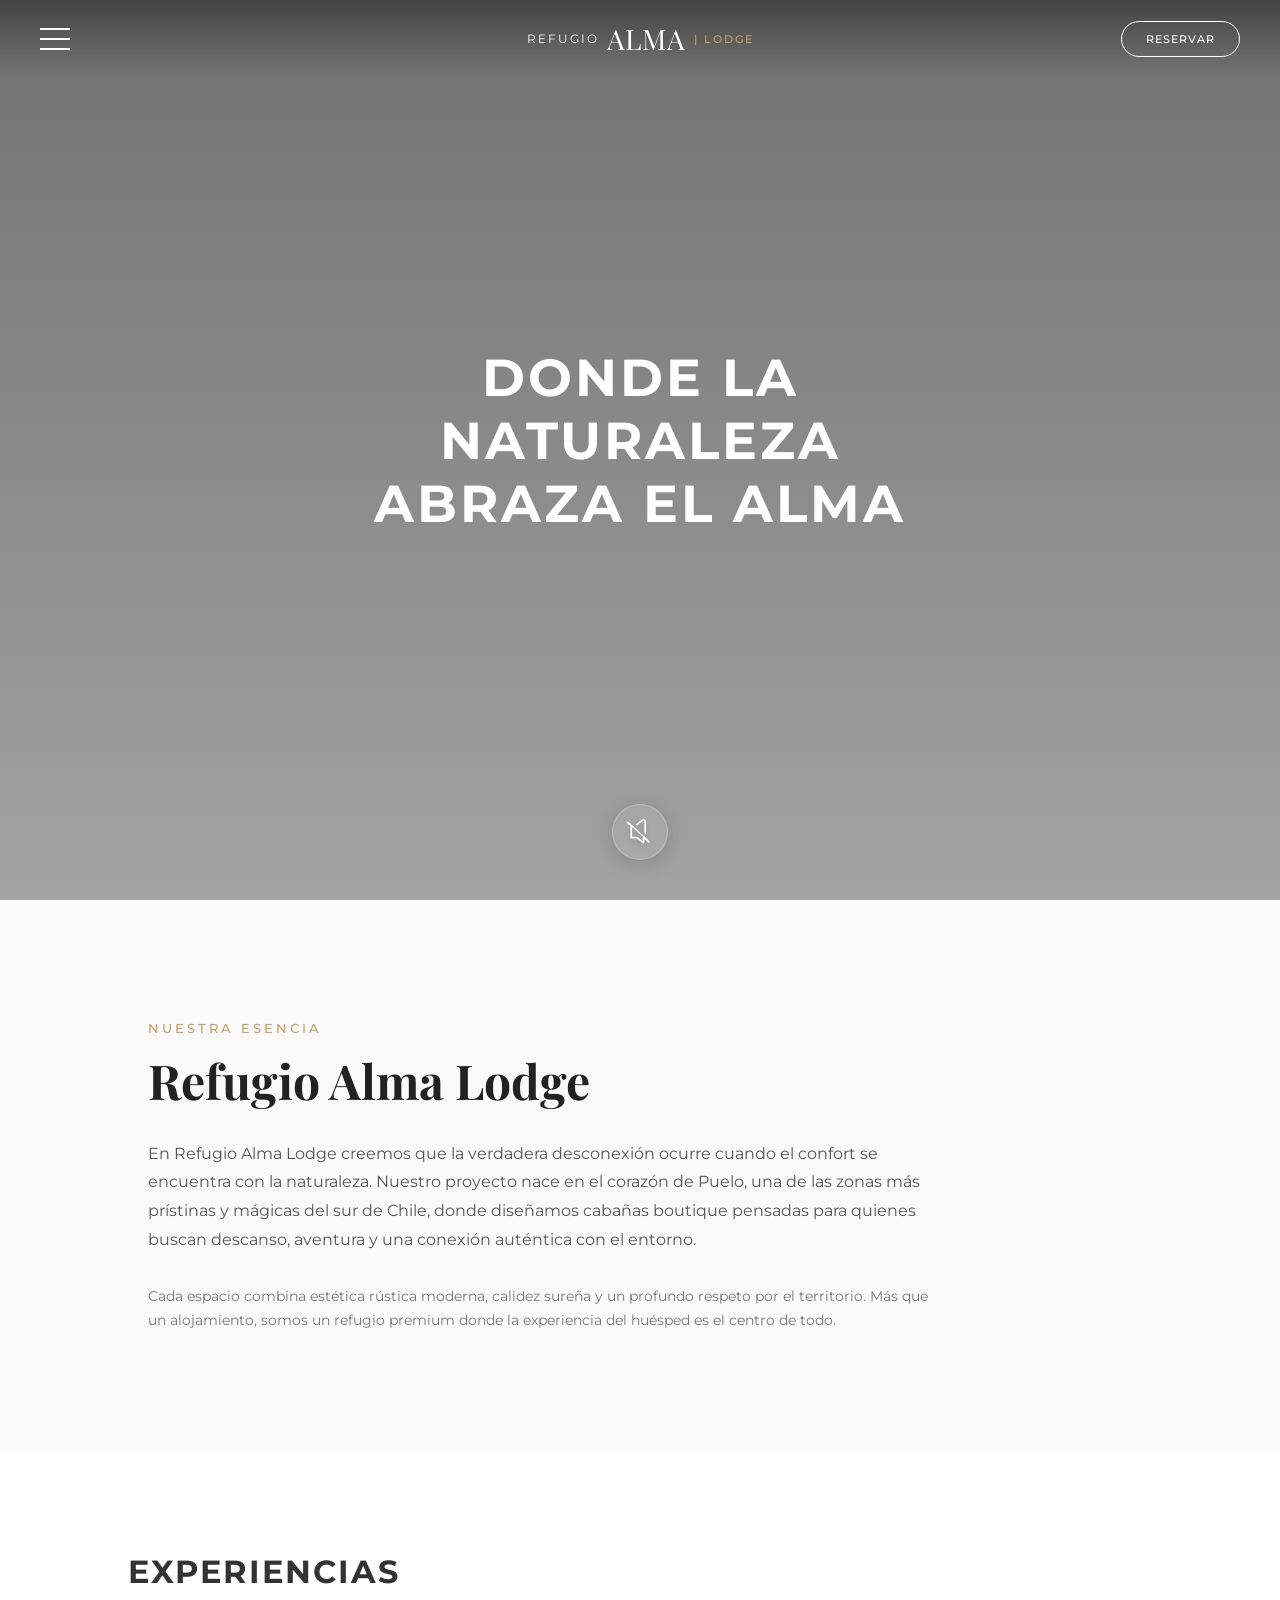
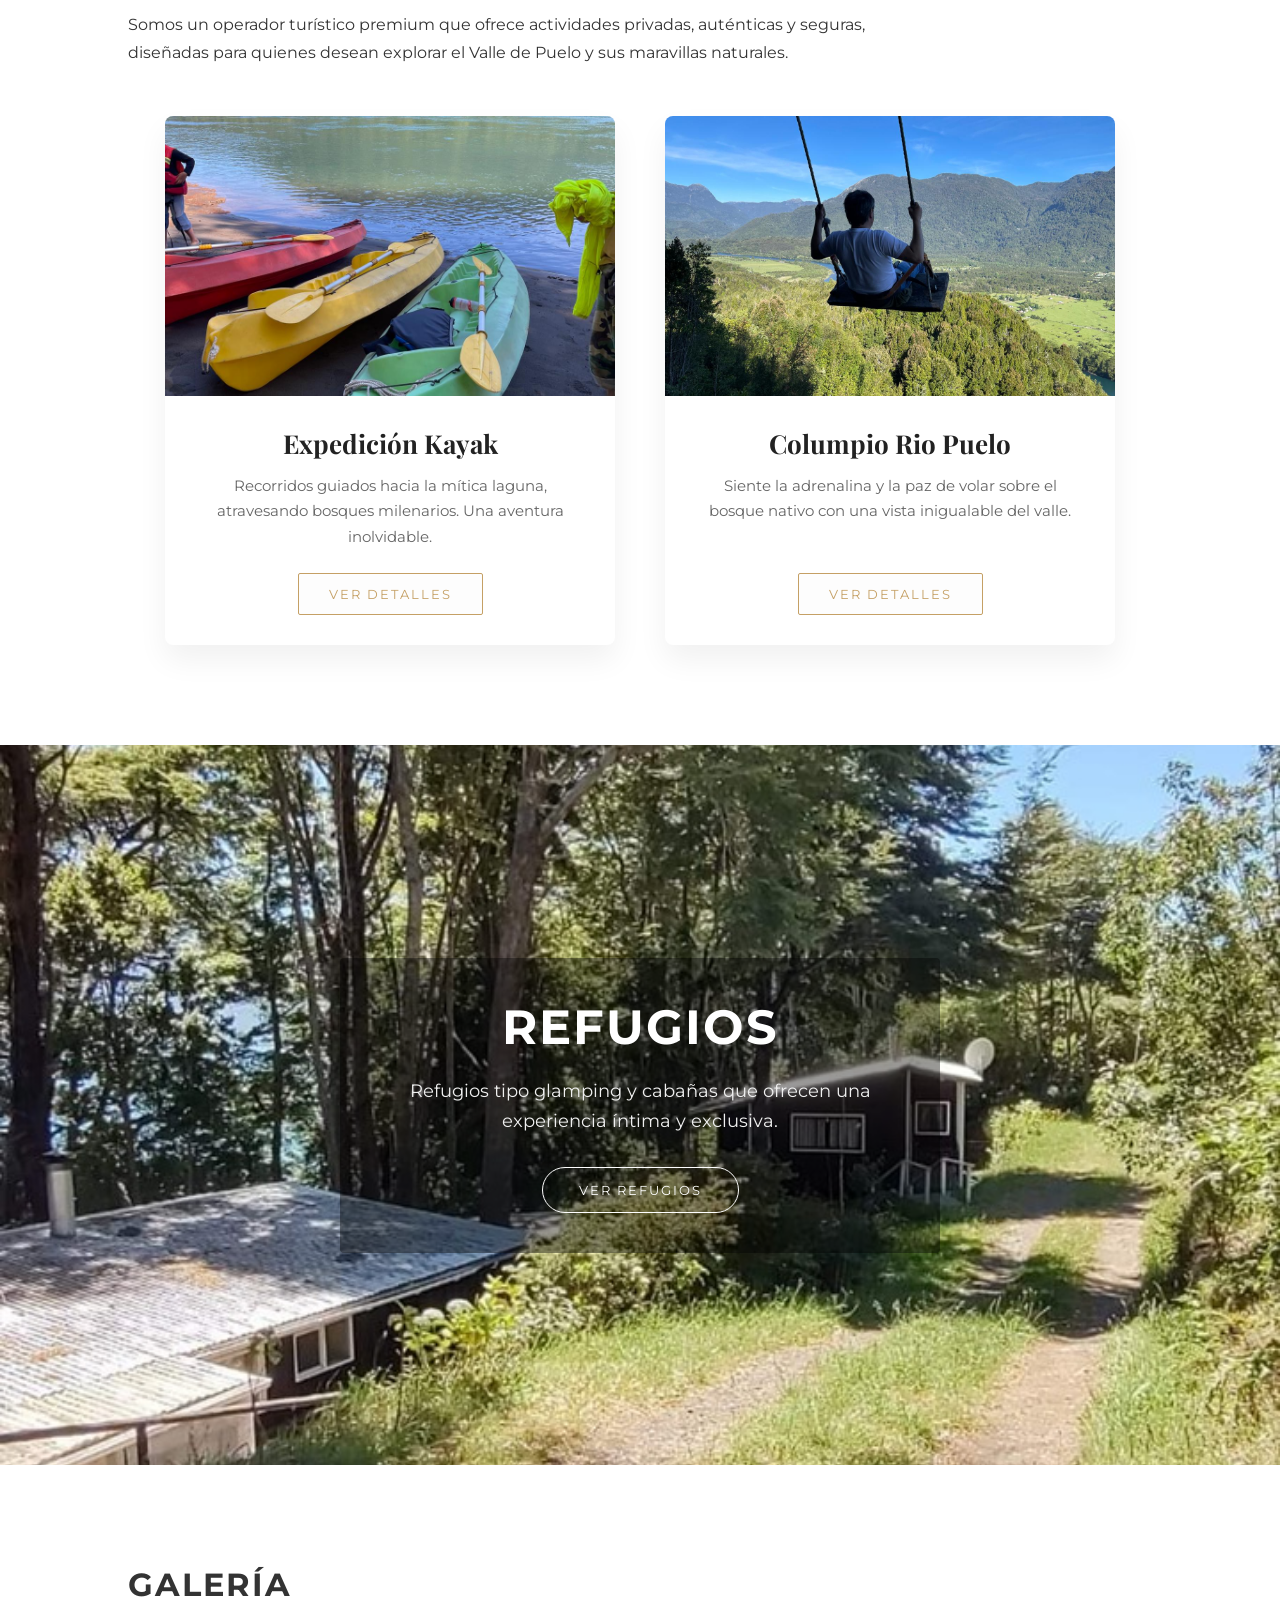
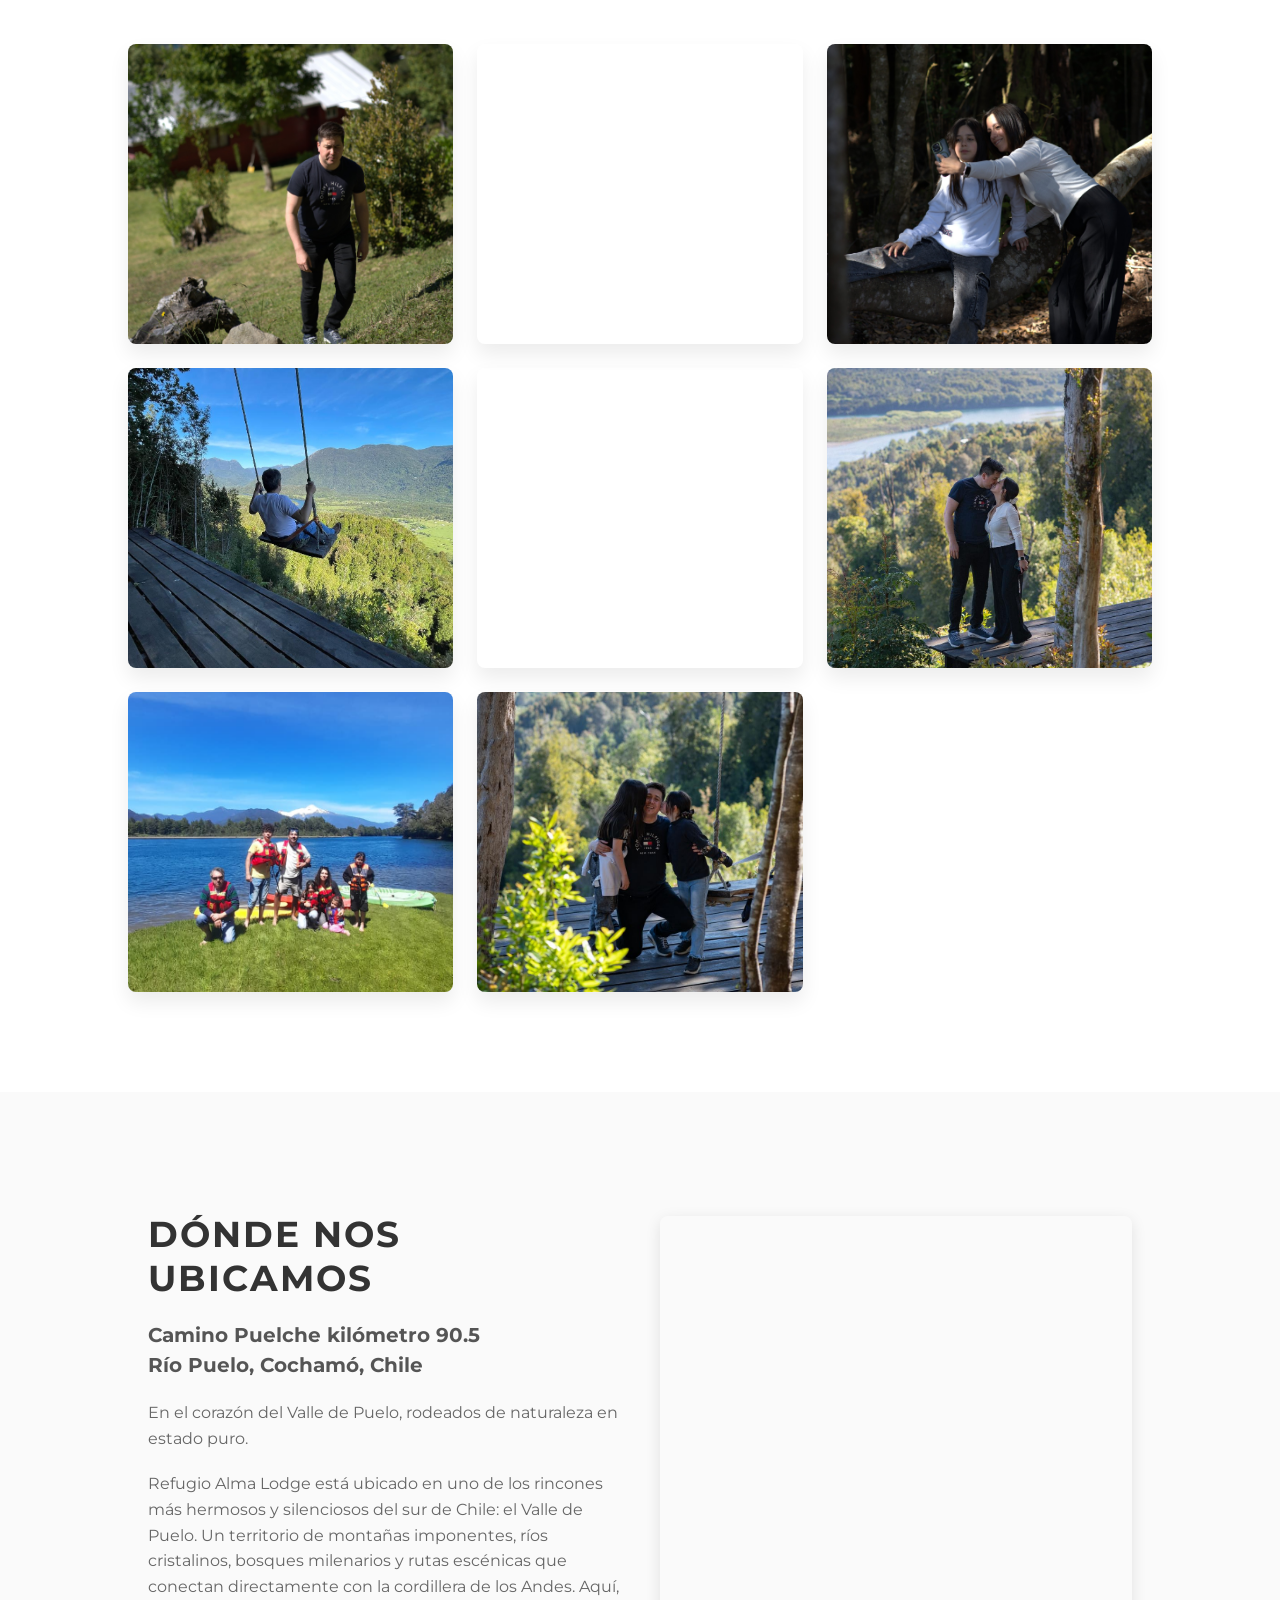
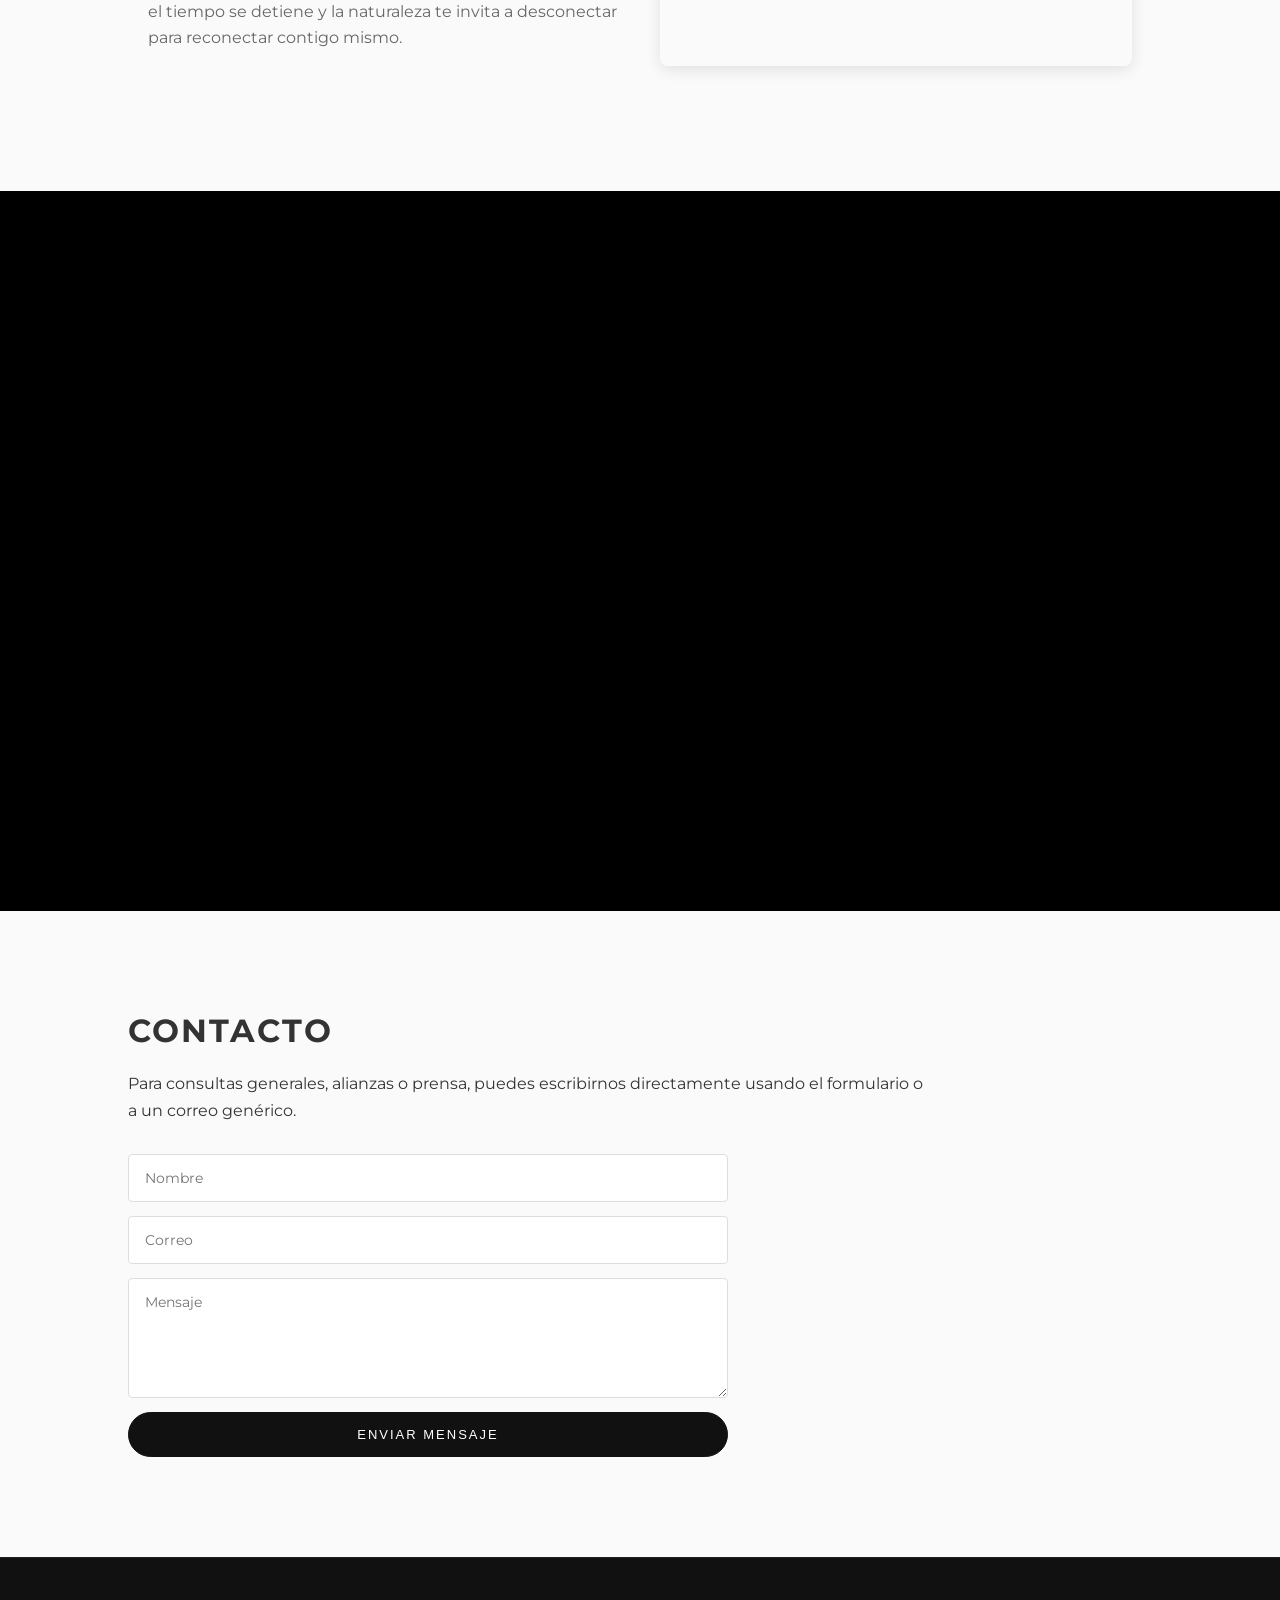
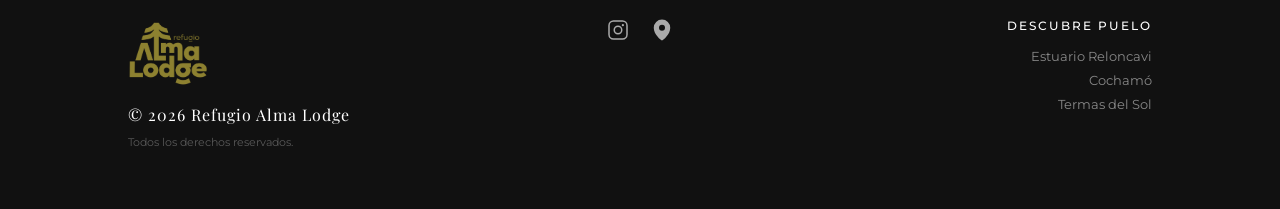
==== commit fba2bca2: "se eliminan efectos scroll" ====
--- a/index.html
+++ b/index.html
@@ -244,7 +244,7 @@
             Estadía</a>
     </div>
 
-    <script src="js/scrollreveal.min.js"></script>
+
     <script src="js/main.js"></script>
 </body>
 
--- a/css/style.css
+++ b/css/style.css
@@ -347,14 +347,6 @@
 section {
     padding: 100px 10%;
     background: #fafafa;
-    opacity: 0;
-    transform: translateY(50px);
-    transition: opacity 0.8s ease-out, transform 0.8s ease-out;
-}
-
-section.section-visible {
-    opacity: 1;
-    transform: translateY(0);
 }
 
 section:nth-of-type(even) {
@@ -789,28 +781,23 @@
     filter: drop-shadow(0 2px 4px rgba(0, 0, 0, 0.2));
 }
 
-/* Override generic section animation for #nosotros to let ScrollReveal handle it */
-#nosotros {
-    opacity: 1;
-    transform: none;
-    transition: none;
-}
 
 /* ---------- MASONRY GALLERY ---------- */
 .masonry-grid {
-    column-count: 3;
-    column-gap: 20px;
+    display: grid;
+    grid-template-columns: repeat(auto-fill, minmax(320px, 1fr));
+    gap: 24px;
     margin-top: 40px;
 }
 
 .masonry-grid .photo-card {
-    display: inline-block;
-    width: 100%;
-    margin-bottom: 20px;
-    break-inside: avoid;
-    /* Ensure existing styles don't conflict */
-    transform: translateZ(0);
-    /* Hardware accel/fix flickering */
+    width: 100%;
+    height: 300px;
+    /* Fixed height for uniformity */
+    margin: 0;
+    display: block;
+    overflow: hidden;
+    break-inside: auto;
 }
 
 /* Hover Overlay extension */
@@ -840,12 +827,7 @@
     /* Slightly stronger zoom */
 }
 
-/* Masonry responsiveness */
-@media (max-width: 900px) {
-    .masonry-grid {
-        column-count: 2;
-    }
-}
+/* Grid responsiveness is handled by auto-fill */
 
 
 
@@ -1366,7 +1348,8 @@
     padding: 0;
     position: relative;
     width: 100%;
-    height: 80vh; /* Immersive height */
+    height: 80vh;
+    /* Immersive height */
     overflow: hidden;
     display: flex;
     justify-content: center;
@@ -1390,5 +1373,6 @@
 }
 
 .photo-card:hover video {
-    transform: scale(1.05); /* Match image zoom */
+    transform: scale(1.05);
+    /* Match image zoom */
 }
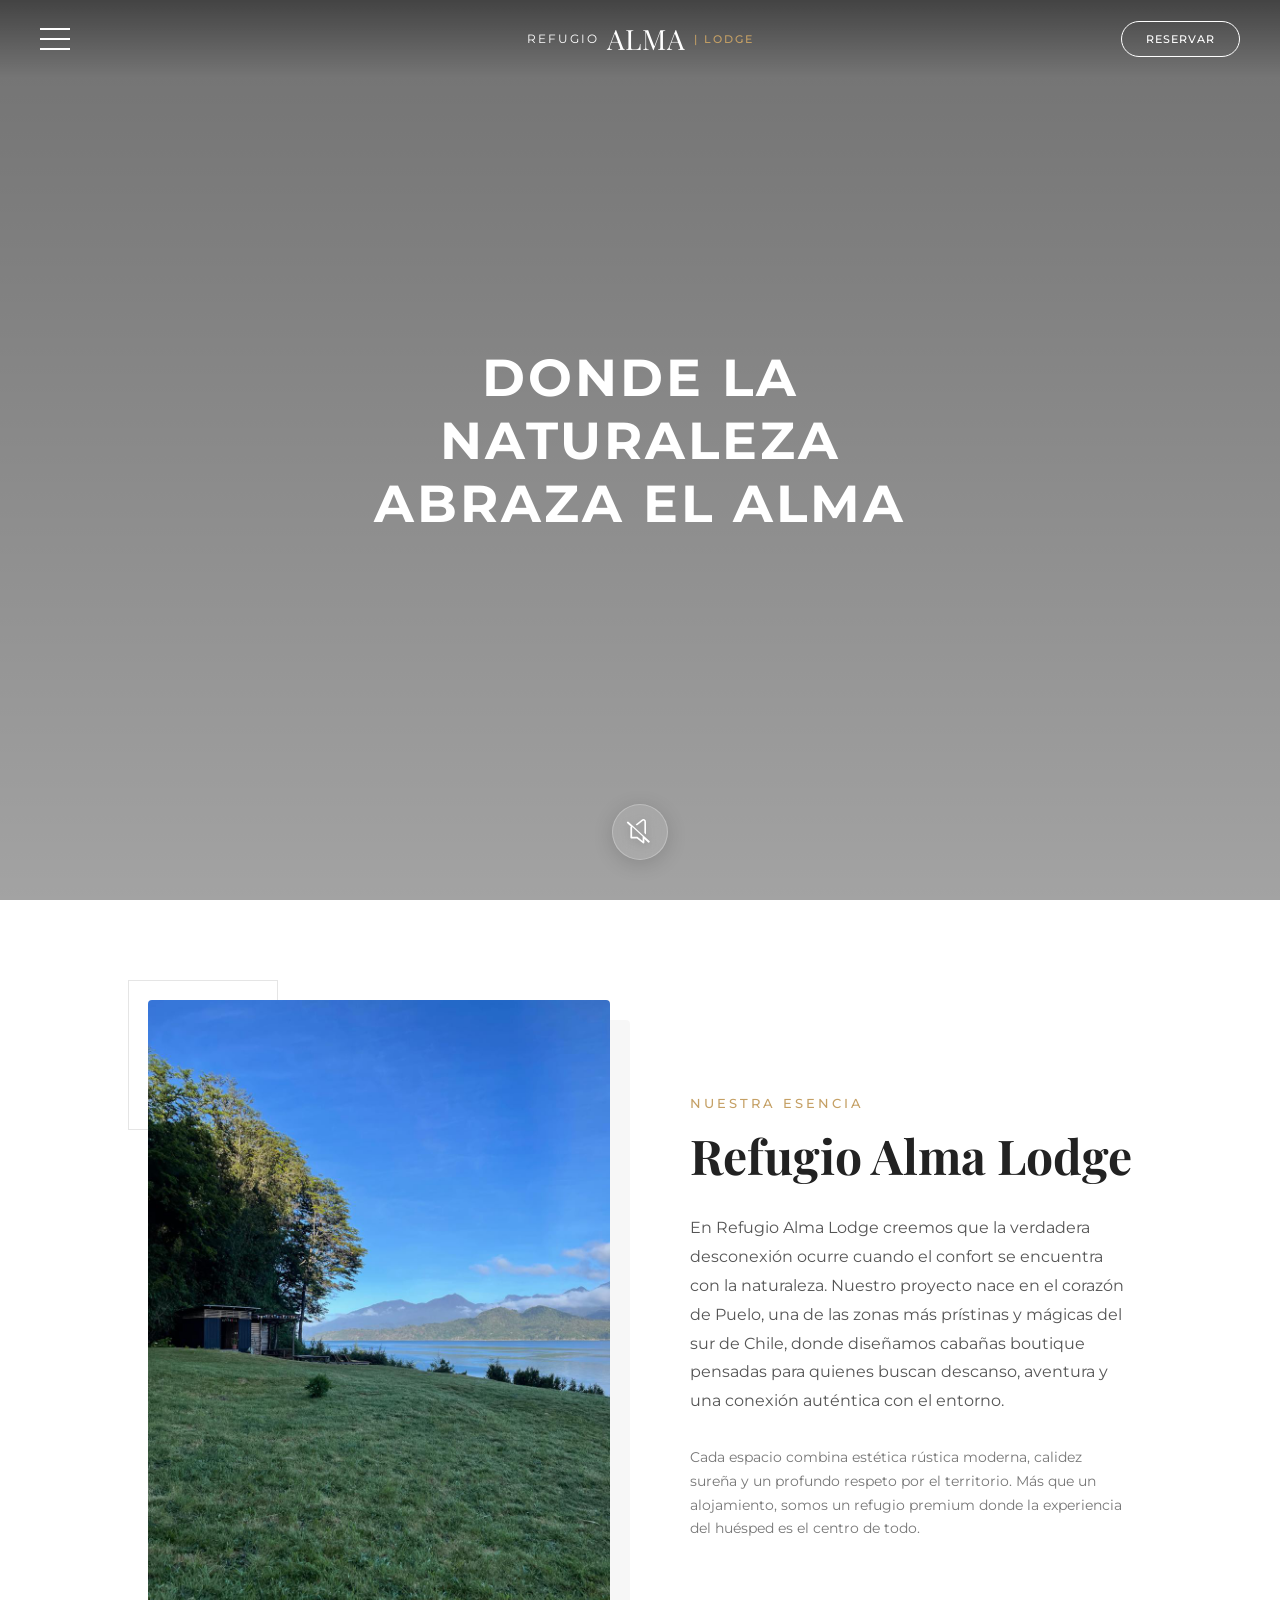
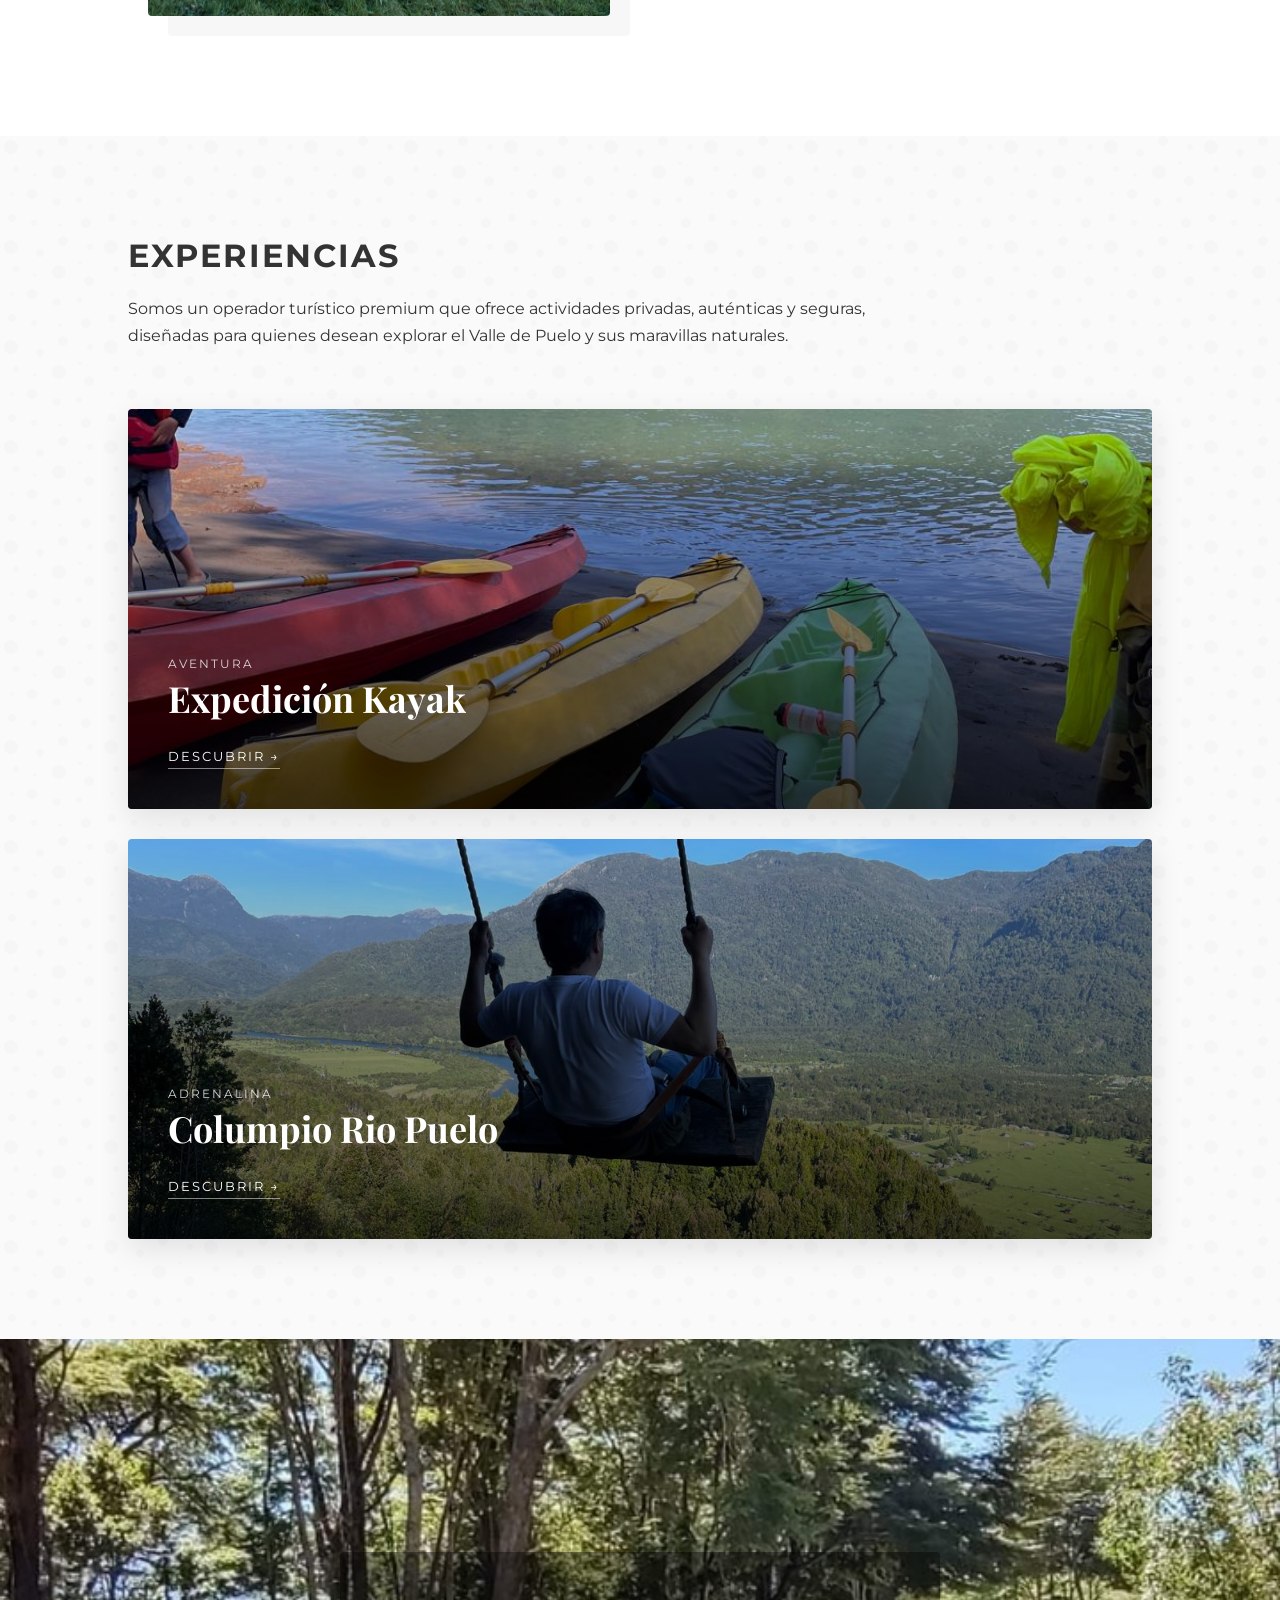
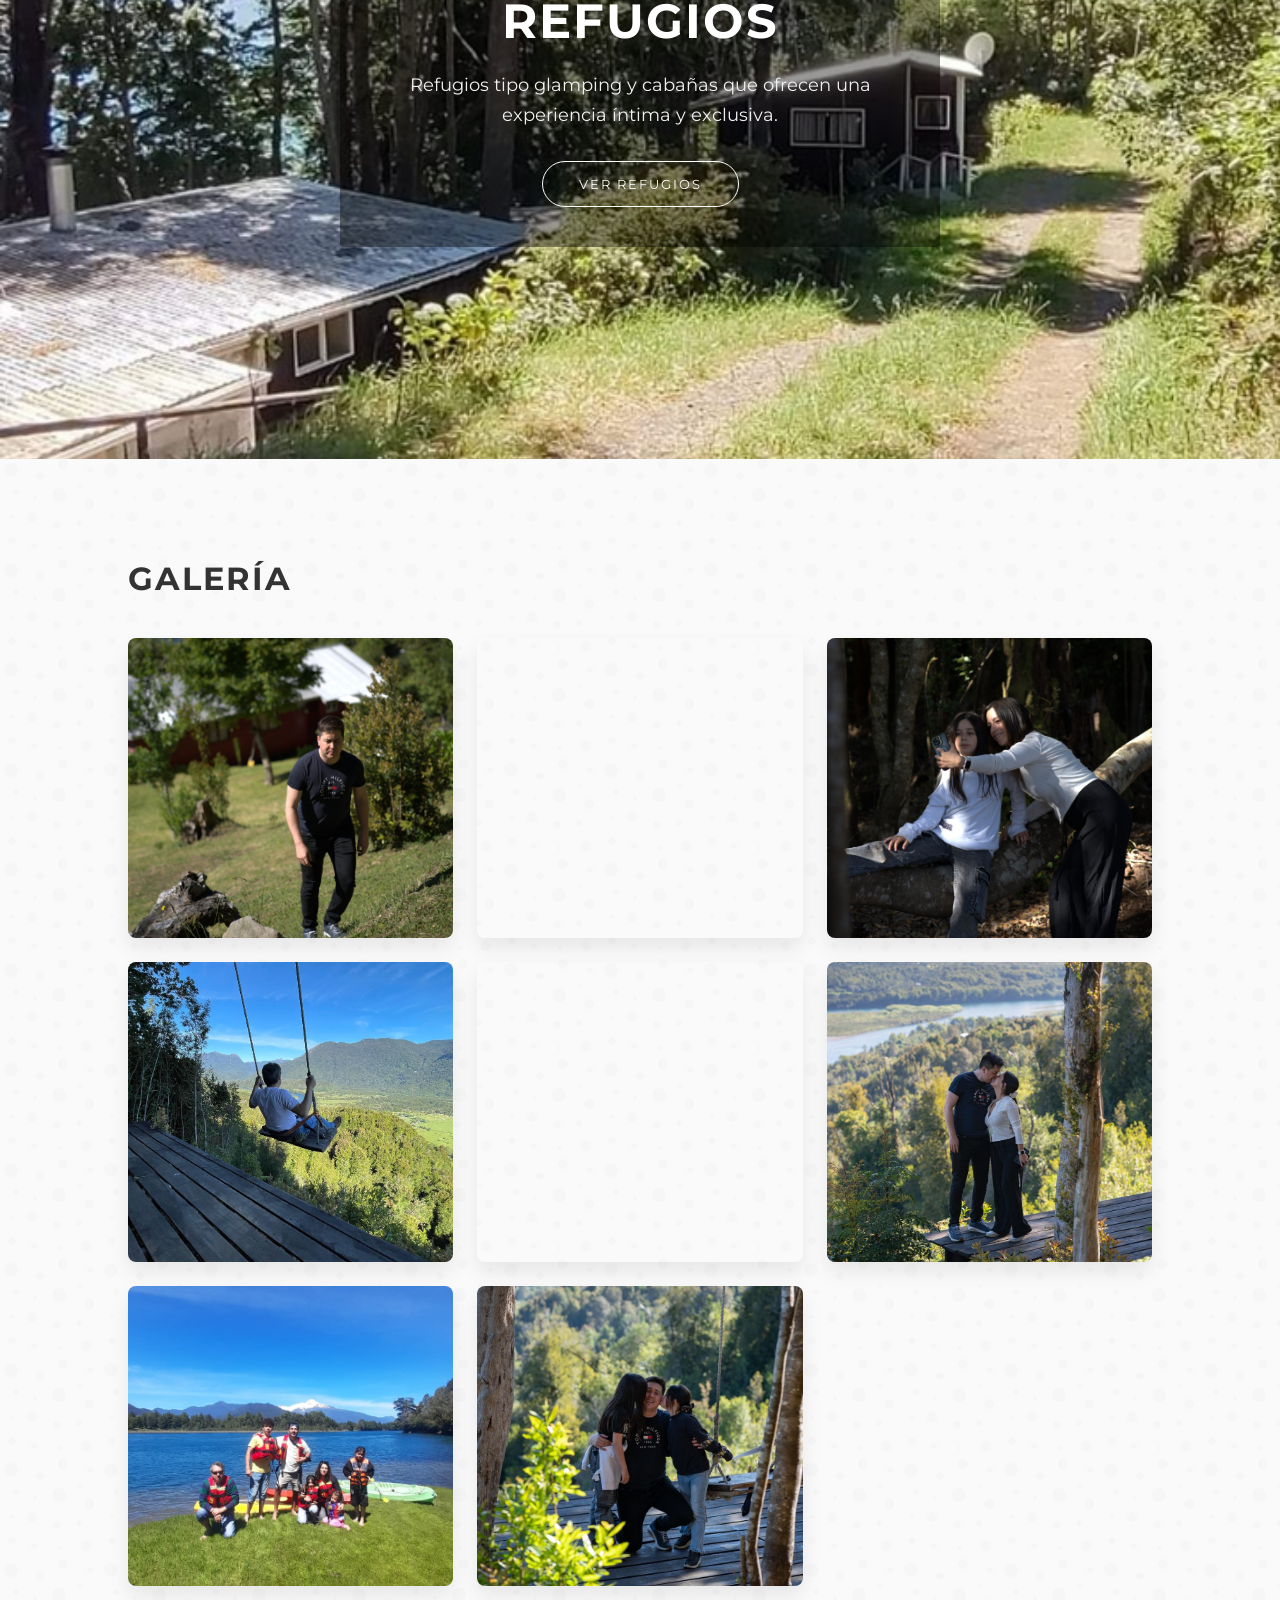
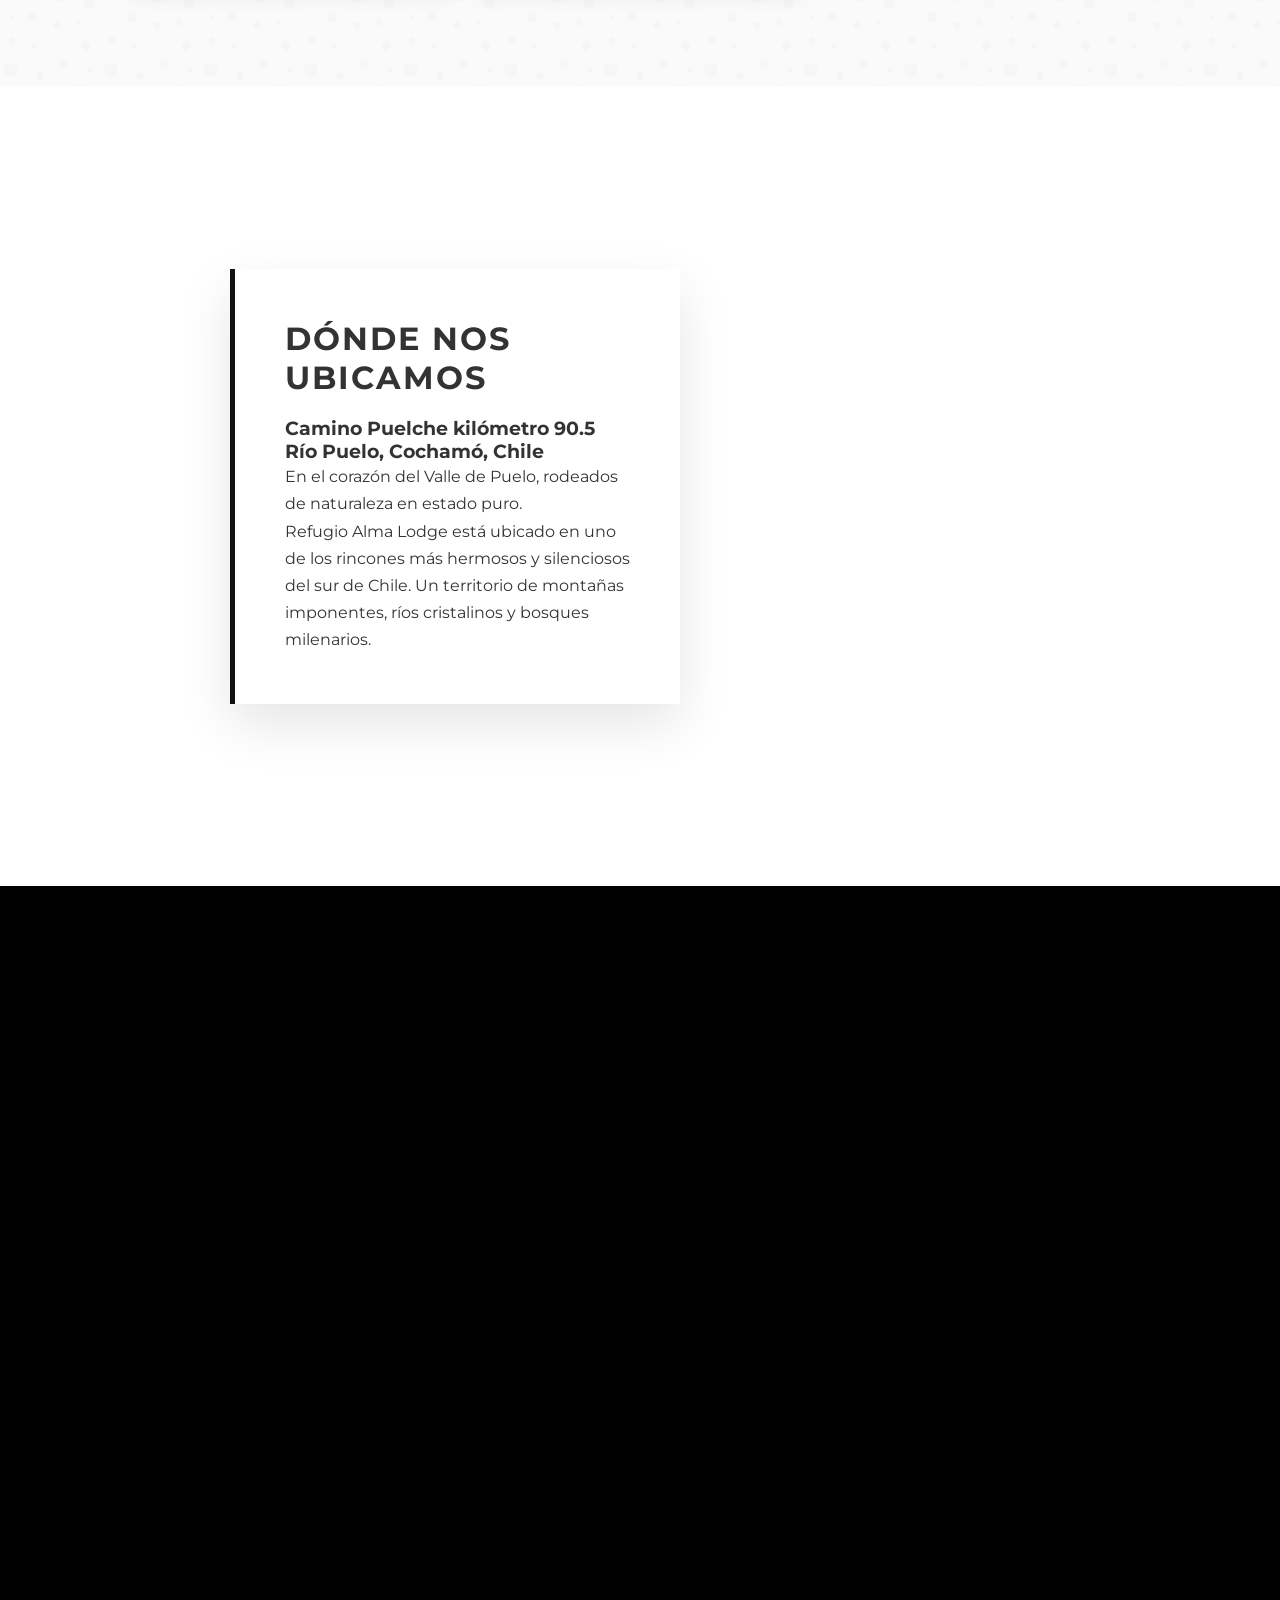
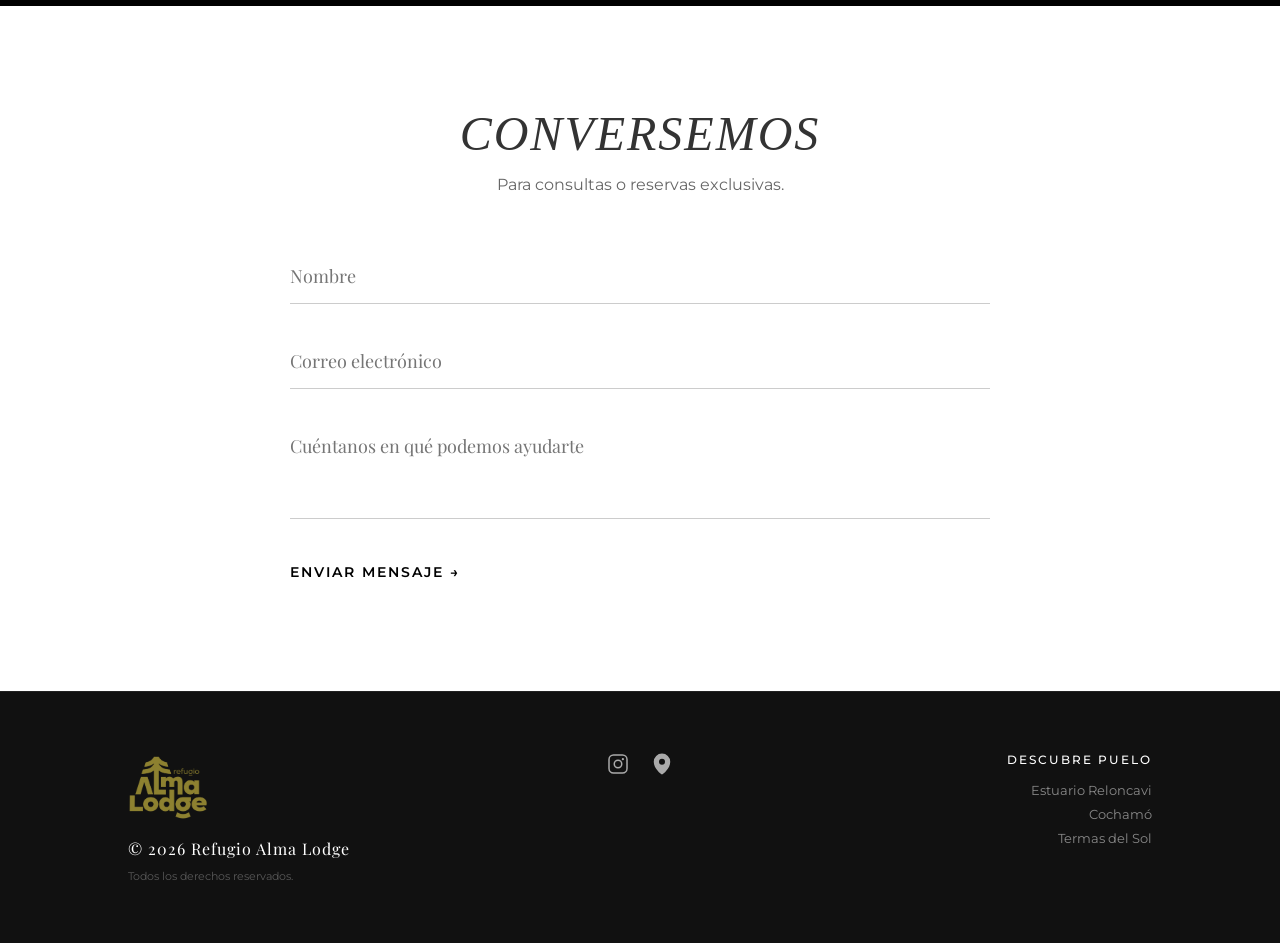
==== commit ca2fe590: "se arreglan cards de experiencias" ====
--- a/index.html
+++ b/index.html
@@ -70,20 +70,29 @@
     <section id="nosotros">
         <div class="about-container">
 
-            <div class="about-content">
-                <span class="about-subtitle">Nuestra Esencia</span>
-                <h2>Refugio Alma Lodge</h2>
-                <p class="about-text">
-                    En Refugio Alma Lodge creemos que la verdadera desconexión ocurre cuando el confort se encuentra con
-                    la naturaleza. Nuestro proyecto nace en el corazón de Puelo, una de las zonas más prístinas y
-                    mágicas del sur de Chile, donde diseñamos cabañas boutique pensadas para quienes buscan descanso,
-                    aventura y una conexión auténtica con el entorno.
-                </p>
-                <p class="about-text-secondary">
-                    Cada espacio combina estética rústica moderna, calidez sureña y un profundo respeto por el
-                    territorio. Más que un alojamiento, somos un refugio premium donde la experiencia del huésped es el
-                    centro de todo.
-                </p>
+            <div class="about-grid">
+                <div class="about-image-wrapper">
+                    <img src="assets/card2.jpeg" alt="Refugio Exterior" class="about-img-main">
+                    <div class="about-decorative-box"></div>
+                </div>
+                <div class="about-content">
+                    <span class="about-subtitle">Nuestra Esencia</span>
+                    <h2>Refugio Alma Lodge</h2>
+                    <p class="about-text">
+                        En Refugio Alma Lodge creemos que la verdadera desconexión ocurre cuando el confort se encuentra
+                        con
+                        la naturaleza. Nuestro proyecto nace en el corazón de Puelo, una de las zonas más prístinas y
+                        mágicas del sur de Chile, donde diseñamos cabañas boutique pensadas para quienes buscan
+                        descanso,
+                        aventura y una conexión auténtica con el entorno.
+                    </p>
+                    <p class="about-text-secondary">
+                        Cada espacio combina estética rústica moderna, calidez sureña y un profundo respeto por el
+                        territorio. Más que un alojamiento, somos un refugio premium donde la experiencia del huésped es
+                        el
+                        centro de todo.
+                    </p>
+                </div>
             </div>
         </div>
     </section>
@@ -98,32 +107,31 @@
             quienes desean explorar el Valle de Puelo y sus maravillas naturales.
         </p>
 
-        <div class="tours-container">
-            <!-- Card 1 -->
-            <article class="tour-card">
-                <div class="tour-image">
-                    <img src="assets/kayak/hero6.jpeg" alt="Expedición Kayak">
-                </div>
-                <div class="tour-content">
+        <div class="cinema-container">
+            <!-- Cinema Card 1 -->
+            <a href="kayak.html" class="cinema-card">
+                <div class="cinema-bg" style="background-image: url('assets/kayak/hero6.jpeg');"></div>
+                <div class="cinema-overlay"></div>
+                <div class="cinema-content">
+                    <span class="cinema-subtitle">Aventura</span>
                     <h3>Expedición Kayak</h3>
-                    <p>Recorridos guiados hacia la mítica laguna, atravesando bosques milenarios. Una aventura
-                        inolvidable.</p>
-                    <a href="kayak.html" class="btn-tour">Ver Detalles</a>
-                </div>
-            </article>
-
-            <!-- Card 2 -->
-            <article class="tour-card">
-                <div class="tour-image">
-                    <img src="assets/columpio/hero3.jpeg" alt="Columpio del Mundo">
-                </div>
-                <div class="tour-content">
+                    <p class="cinema-desc">Recorridos guiados hacia la mítica laguna, atravesando bosques milenarios.
+                    </p>
+                    <span class="btn-text-white">Descubrir &rarr;</span>
+                </div>
+            </a>
+
+            <!-- Cinema Card 2 -->
+            <a href="columpio.html" class="cinema-card">
+                <div class="cinema-bg" style="background-image: url('assets/columpio/hero3.jpeg');"></div>
+                <div class="cinema-overlay"></div>
+                <div class="cinema-content">
+                    <span class="cinema-subtitle">Adrenalina</span>
                     <h3>Columpio Rio Puelo</h3>
-                    <p>Siente la adrenalina y la paz de volar sobre el bosque nativo con una vista inigualable del
-                        valle.</p>
-                    <a href="columpio.html" class="btn-tour">Ver Detalles</a>
-                </div>
-            </article>
+                    <p class="cinema-desc">Siente la adrenalina y la paz de volar sobre el bosque nativo.</p>
+                    <span class="btn-text-white">Descubrir &rarr;</span>
+                </div>
+            </a>
         </div>
     </section>
 
@@ -183,26 +191,24 @@
 
     <!-- UBICACION -->
     <section id="ubicacion" class="ubicacion">
-        <div class="location-container">
-            <div class="location-content">
+        <div class="location-wrapper">
+            <div class="location-map-full">
+                <iframe
+                    src="https://www.google.com/maps/embed?pb=!1m18!1m12!1m3!1d2994.042715348273!2d-72.4202436!3d-41.7060357!2m3!1f0!2f0!3f0!3m2!1i1024!2i768!4f13.1!3m3!1m2!1s0x9619954e258a1fd1:0x3e62e3370b669ac7!2sRefugio%20Alma%20Lodge!5e0!3m2!1ses!2scl!4v1700000000000"
+                    width="100%" height="600" style="border:0;" allowfullscreen="" loading="lazy"
+                    referrerpolicy="no-referrer-when-downgrade">
+                </iframe>
+            </div>
+            <div class="location-card-floating">
                 <h2>Dónde nos ubicamos</h2>
                 <h3>Camino Puelche kilómetro 90.5<br>Río Puelo, Cochamó, Chile</h3>
                 <p>
                     En el corazón del Valle de Puelo, rodeados de naturaleza en estado puro.
                 </p>
                 <p>
-                    Refugio Alma Lodge está ubicado en uno de los rincones más hermosos y silenciosos del sur de Chile:
-                    el Valle de Puelo. Un territorio de montañas imponentes, ríos cristalinos, bosques milenarios y
-                    rutas escénicas que conectan directamente con la cordillera de los Andes. Aquí, el tiempo se detiene
-                    y la naturaleza te invita a desconectar para reconectar contigo mismo.
+                    Refugio Alma Lodge está ubicado en uno de los rincones más hermosos y silenciosos del sur de Chile.
+                    Un territorio de montañas imponentes, ríos cristalinos y bosques milenarios.
                 </p>
-            </div>
-            <div class="location-map">
-                <iframe
-                    src="https://www.google.com/maps/embed?pb=!1m18!1m12!1m3!1d2994.042715348273!2d-72.4202436!3d-41.7060357!2m3!1f0!2f0!3f0!3m2!1i1024!2i768!4f13.1!3m3!1m2!1s0x9619954e258a1fd1:0x3e62e3370b669ac7!2sRefugio%20Alma%20Lodge!5e0!3m2!1ses!2scl!4v1700000000000"
-                    width="100%" height="450" style="border:0;" allowfullscreen="" loading="lazy"
-                    referrerpolicy="no-referrer-when-downgrade">
-                </iframe>
             </div>
         </div>
     </section>
@@ -217,20 +223,27 @@
 
     <!-- CONTACTO -->
     <section id="contacto">
-        <h2>Contacto</h2>
-        <p>
-            Para consultas generales, alianzas o prensa, puedes escribirnos directamente usando el formulario o a un
-            correo genérico.
-        </p>
-
-        <form class="contact-form">
-            <input type="text" placeholder="Nombre" required>
-            <input type="email" placeholder="Correo" required>
-            <textarea placeholder="Mensaje" rows="5" required></textarea>
-            <button type="submit" class="btn-hero btn-dark">
-                Enviar mensaje
-            </button>
-        </form>
+        <div class="contact-container">
+            <h2 class="contact-title text-highlight">Conversemos</h2>
+            <p class="contact-subtitle">
+                Para consultas o reservas exclusivas.
+            </p>
+
+            <form class="contact-form minimalist-form">
+                <div class="form-group">
+                    <input type="text" placeholder="Nombre" required>
+                </div>
+                <div class="form-group">
+                    <input type="email" placeholder="Correo electrónico" required>
+                </div>
+                <div class="form-group">
+                    <textarea placeholder="Cuéntanos en qué podemos ayudarte" rows="4" required></textarea>
+                </div>
+                <button type="submit" class="btn-text-only">
+                    Enviar Mensaje &rarr;
+                </button>
+            </form>
+        </div>
     </section>
 
     <div id="footer-container"></div>
--- a/css/style.css
+++ b/css/style.css
@@ -16,6 +16,22 @@
     background: #fafafa;
     overflow-x: hidden;
     width: 100%;
+}
+
+.text-highlight {
+    font-family: "Playfair Display", serif;
+    font-style: italic;
+    font-weight: 400;
+}
+
+/* Texture Pattern for alternate sections */
+section:nth-of-type(even) {
+    background-color: #fafafa;
+    background-image: url("data:image/svg+xml,%3Csvg width='100' height='100' viewBox='0 0 100 100' xmlns='http://www.w3.org/2000/svg'%3E%3Cpath d='M11 18c3.866 0 7-3.134 7-7s-3.134-7-7-7-7 3.134-7 7 3.134 7 7 7zm48 25c3.866 0 7-3.134 7-7s-3.134-7-7-7-7 3.134-7 7 3.134 7 7 7zm-43-7c1.657 0 3-1.343 3-3s-1.343-3-3-3-3 1.343-3 3 1.343 3 3 3zm63 31c1.657 0 3-1.343 3-3s-1.343-3-3-3-3 1.343-3 3 1.343 3 3 3zM34 90c1.657 0 3-1.343 3-3s-1.343-3-3-3-3 1.343-3 3 1.343 3 3 3zm56-76c1.657 0 3-1.343 3-3s-1.343-3-3-3-3 1.343-3 3 1.343 3 3 3zM12 86c2.21 0 4-1.79 4-4s-1.79-4-4-4-4 1.79-4 4 1.79 4 4 4zm28-65c2.21 0 4-1.79 4-4s-1.79-4-4-4-4 1.79-4 4 1.79 4 4 4zm23-11c2.76 0 5-2.24 5-5s-2.24-5-5-5-5 2.24-5 5 2.24 5 5 5zm-6 60c2.21 0 4-1.79 4-4s-1.79-4-4-4-4 1.79-4 4 1.79 4 4 4zm29 22c2.76 0 5-2.24 5-5s-2.24-5-5-5-5 2.24-5 5 2.24 5 5 5zM32 63c2.76 0 5-2.24 5-5s-2.24-5-5-5-5 2.24-5 5 2.24 5 5 5zm57-13c2.76 0 5-2.24 5-5s-2.24-5-5-5-5 2.24-5 5 2.24 5 5 5zm-9-21c1.105 0 2-.895 2-2s-.895-2-2-2-2 .895-2 2 .895 2 2 2zM60 91c1.105 0 2-.895 2-2s-.895-2-2-2-2 .895-2 2 .895 2 2 2zM35 41c1.105 0 2-.895 2-2s-.895-2-2-2-2 .895-2 2 .895 2 2 2zM12 60c1.105 0 2-.895 2-2s-.895-2-2-2-2 .895-2 2 .895 2 2 2z' fill='%239C92AC' fill-opacity='0.03' fill-rule='evenodd'/%3E%3C/svg%3E");
+}
+
+section:nth-of-type(odd) {
+    background: #fff;
 }
 
 img {
@@ -349,9 +365,7 @@
     background: #fafafa;
 }
 
-section:nth-of-type(even) {
-    background: #ffffff;
-}
+
 
 h2 {
     font-size: 32px;
@@ -413,31 +427,341 @@
     margin-bottom: 10px;
 }
 
-/* ---------- EXPERIENCIAS CARDS ---------- */
-
-.exp-card {
-    background: #fff;
-    border-radius: 8px;
+/* ---------- BROKEN GRID / NOSOTROS ---------- */
+.about-grid {
+    display: grid;
+    grid-template-columns: 1fr 1fr;
+    gap: 60px;
+    align-items: center;
+    position: relative;
+}
+
+.about-image-wrapper {
+    position: relative;
+    padding-left: 20px;
+    padding-bottom: 20px;
+}
+
+.about-img-main {
+    width: 100%;
+    height: auto;
+    border-radius: 4px;
+    box-shadow: 20px 20px 0 rgba(0, 0, 0, 0.03);
+    /* Subtle offset shadow */
+    position: relative;
+    z-index: 2;
+}
+
+.about-decorative-box {
+    position: absolute;
+    top: -20px;
+    left: 0;
+    width: 150px;
+    height: 150px;
+    border: 1px solid rgba(0, 0, 0, 0.1);
+    z-index: 1;
+}
+
+
+/* ---------- CINEMA CARDS / EXPERIENCIAS ---------- */
+.cinema-container {
+    display: flex;
+    flex-direction: column;
+    gap: 30px;
+    margin-top: 60px;
+}
+
+.cinema-card {
+    position: relative;
+    display: block;
+    width: 100%;
+    height: 400px;
+    /* Tall immersive card */
+    border-radius: 4px;
     overflow: hidden;
-    box-shadow: 0 10px 20px rgba(0, 0, 0, 0.06);
-    transition: all 0.4s ease;
-}
-
-.exp-card:hover {
-    transform: translateY(-10px);
-    box-shadow: 0 20px 40px rgba(0, 0, 0, 0.15);
-}
-
-.exp-card img {
-    transition: transform 0.6s ease;
-}
-
-.exp-card:hover img {
+    text-decoration: none;
+    color: #fff;
+    box-shadow: 0 10px 30px rgba(0, 0, 0, 0.1);
+}
+
+.cinema-bg {
+    position: absolute;
+    inset: 0;
+    background-size: cover;
+    background-position: center;
+    transition: transform 0.8s ease;
+    z-index: 0;
+}
+
+.cinema-overlay {
+    position: absolute;
+    inset: 0;
+    background: linear-gradient(to bottom, rgba(0, 0, 0, 0.1) 0%, rgba(0, 0, 0, 0.7) 100%);
+    z-index: 1;
+    transition: background 0.5s ease;
+}
+
+.cinema-content {
+    position: relative;
+    z-index: 2;
+    height: 100%;
+    display: flex;
+    flex-direction: column;
+    justify-content: flex-end;
+    /* Text at bottom */
+    padding: 40px;
+}
+
+.cinema-subtitle {
+    font-size: 12px;
+    text-transform: uppercase;
+    letter-spacing: 2px;
+    opacity: 0.8;
+    margin-bottom: 8px;
+    display: block;
+}
+
+.cinema-content h3 {
+    font-size: 36px;
+    font-family: "Playfair Display", serif;
+    margin-bottom: 10px;
+    line-height: 1.1;
+}
+
+.cinema-desc {
+    font-size: 15px;
+    max-width: 500px;
+    margin-bottom: 20px;
+    opacity: 0.9;
+    color: #eee;
+    transform: translateY(20px);
+    opacity: 0;
+    /* Hidden initially or visible? Let's hide to reveal on hover for desktop */
+    transition: all 0.5s ease;
+    height: 0;
+    /* Collapse space */
+    overflow: hidden;
+}
+
+.btn-text-white {
+    font-size: 13px;
+    text-transform: uppercase;
+    letter-spacing: 2px;
+    border-bottom: 1px solid rgba(255, 255, 255, 0.5);
+    padding-bottom: 4px;
+    display: inline-block;
+    align-self: flex-start;
+    transition: all 0.3s ease;
+}
+
+/* Hover Effects */
+.cinema-card:hover .cinema-bg {
     transform: scale(1.05);
-}
-
-.exp-text {
-    padding: 18px 18px 22px;
+    /* Slow zoom */
+}
+
+.cinema-card:hover .cinema-overlay {
+    background: linear-gradient(to bottom, rgba(0, 0, 0, 0) 0%, rgba(0, 0, 0, 0.85) 100%);
+    /* Darker bottom */
+}
+
+.cinema-card:hover .cinema-desc {
+    opacity: 1;
+    transform: translateY(0);
+    height: auto;
+    /* Expand */
+    margin-bottom: 24px;
+}
+
+.cinema-card:hover .btn-text-white {
+    border-color: #fff;
+    transform: translateX(5px);
+}
+
+/* Tablet/Mobile Adjustments */
+@media (max-width: 768px) {
+    .cinema-card {
+        height: 350px;
+    }
+
+    .cinema-content h3 {
+        font-size: 28px;
+    }
+
+    /* On mobile, show description always or just keep simplistic? 
+       Let's show description always for better UX implies no hover */
+    .cinema-desc {
+        opacity: 1;
+        transform: none;
+        height: auto;
+        margin-bottom: 20px;
+    }
+}
+
+/* ---------- LOCATION FLOATING CARD ---------- */
+.location-wrapper {
+    position: relative;
+    width: 100%;
+    height: 600px;
+    /* Force height */
+    overflow: hidden;
+    display: flex;
+    /* For alignment */
+    align-items: center;
+    /* Vertically center the card */
+}
+
+/* Make map fill the container absolutely */
+.location-map-full {
+    position: absolute;
+    inset: 0;
+    width: 100%;
+    height: 100%;
+    z-index: 0;
+}
+
+.location-map-full iframe {
+    height: 100%;
+    width: 100%;
+    border: 0;
+    filter: grayscale(100%) contrast(1.1);
+    /* Elegant monochrome map */
+    transition: filter 0.5s;
+}
+
+.location-map-full:hover iframe {
+    filter: grayscale(0%);
+    /* Color on hover */
+}
+
+.location-card-floating {
+    position: relative;
+    z-index: 10;
+    background: rgba(255, 255, 255, 0.95);
+    backdrop-filter: blur(10px);
+    padding: 50px;
+    max-width: 450px;
+    margin-left: 10%;
+    /* Offset from left */
+    box-shadow: 0 20px 50px rgba(0, 0, 0, 0.1);
+    border-left: 5px solid #111;
+    /* Accent line */
+}
+
+
+/* ---------- MINIMALIST CONTACT ---------- */
+.contact-container {
+    max-width: 700px;
+    margin: 0 auto;
+    text-align: center;
+}
+
+.contact-title {
+    font-size: 48px;
+    margin-bottom: 10px;
+}
+
+.contact-subtitle {
+    margin-bottom: 50px;
+    color: #666;
+    font-size: 16px;
+}
+
+.minimalist-form {
+    display: flex;
+    flex-direction: column;
+    gap: 30px;
+    text-align: left;
+}
+
+.form-group input,
+.form-group textarea {
+    width: 100%;
+    background: transparent;
+    border: none;
+    border-bottom: 1px solid #ccc;
+    padding: 15px 0;
+    font-size: 18px;
+    font-family: "Playfair Display", serif;
+    color: #333;
+    transition: border-color 0.3s, padding-left 0.3s;
+    border-radius: 0;
+}
+
+.form-group input:focus,
+.form-group textarea:focus {
+    outline: none;
+    border-color: #111;
+    padding-left: 10px;
+    /* Subtle visual cue */
+}
+
+.form-group textarea {
+    resize: none;
+    height: 100px;
+}
+
+.btn-text-only {
+    background: none;
+    border: none;
+    font-family: "Montserrat", sans-serif;
+    text-transform: uppercase;
+    font-size: 14px;
+    letter-spacing: 2px;
+    cursor: pointer;
+    font-weight: 600;
+    padding: 10px 0;
+    align-self: flex-start;
+    transition: opacity 0.3s, transform 0.3s;
+}
+
+.btn-text-only:hover {
+    opacity: 0.7;
+    transform: translateX(10px);
+}
+
+/* Mobile Adjustments */
+@media (max-width: 900px) {
+    .about-grid {
+        grid-template-columns: 1fr;
+        gap: 40px;
+    }
+
+    .about-image-wrapper {
+        order: -1;
+        /* Image first on mobile */
+    }
+
+    .tours-container {
+        grid-template-columns: 1fr;
+    }
+
+    .tour-card:nth-child(even) {
+        transform: none;
+        /* Disable stagger on mobile */
+    }
+
+    .location-wrapper {
+        flex-direction: column;
+        height: auto;
+    }
+
+    .location-map-full {
+        position: relative;
+        height: 400px;
+        order: 2;
+        /* Map bottom */
+    }
+
+    .location-card-floating {
+        margin: 0;
+        max-width: 100%;
+        order: 1;
+        /* Content top */
+        padding: 40px 20px;
+        box-shadow: none;
+        background: #fff;
+    }
 }
 
 /* ---------- PHOTO CARDS (Suites & Galeria) ---------- */
@@ -478,45 +802,7 @@
     height: 60vh;
 }
 
-/* ---------- RESERVA ---------- */
-
-.reserva {
-    text-align: left;
-}
-
-.reserva-form {
-    margin-top: 30px;
-    display: flex;
-    flex-direction: column;
-    gap: 18px;
-}
-
-.form-row {
-    display: flex;
-    gap: 18px;
-}
-
-input,
-textarea {
-    padding: 14px 16px;
-    border-radius: 4px;
-    border: 1px solid #ddd;
-    font-family: inherit;
-    font-size: 14px;
-    flex: 1;
-}
-
-textarea {
-    resize: vertical;
-}
-
-.contact-form {
-    margin-top: 30px;
-    display: flex;
-    flex-direction: column;
-    gap: 14px;
-    max-width: 600px;
-}
+
 
 /* ---------- FOOTER ---------- */
 
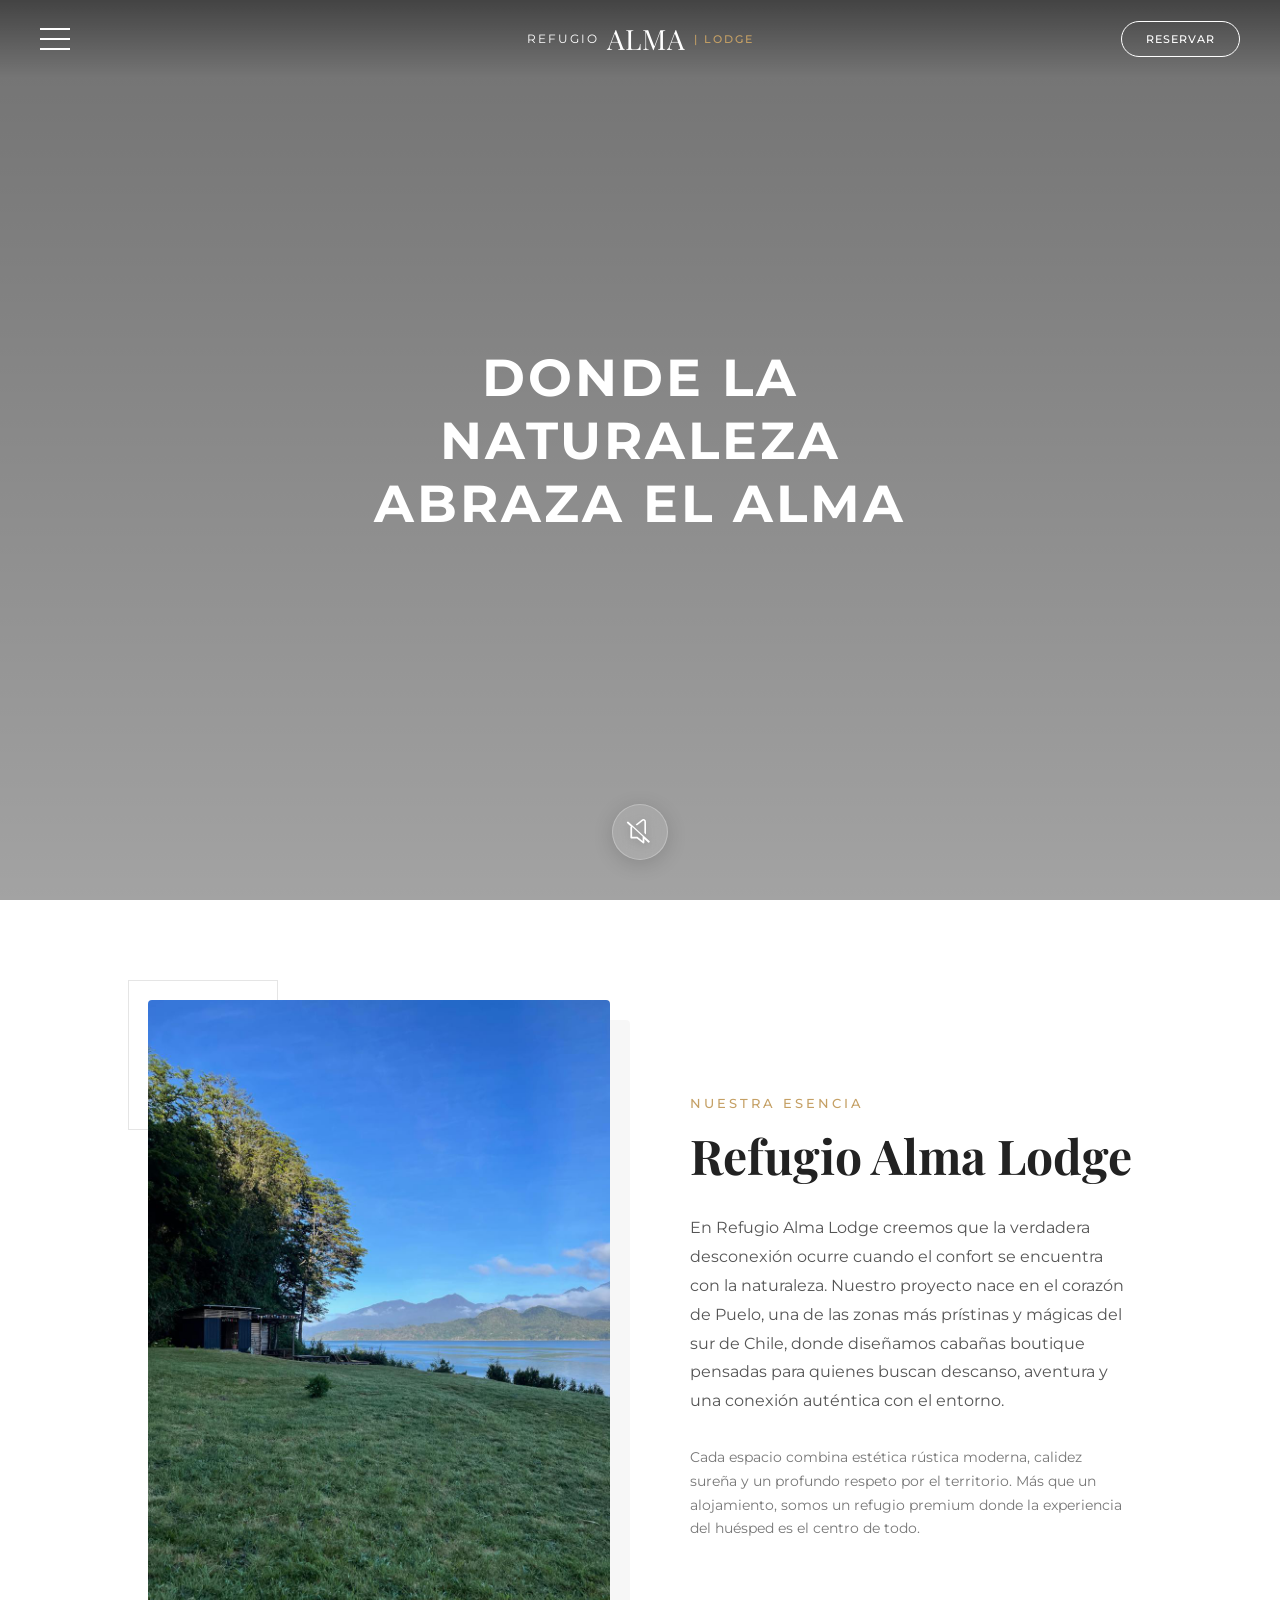
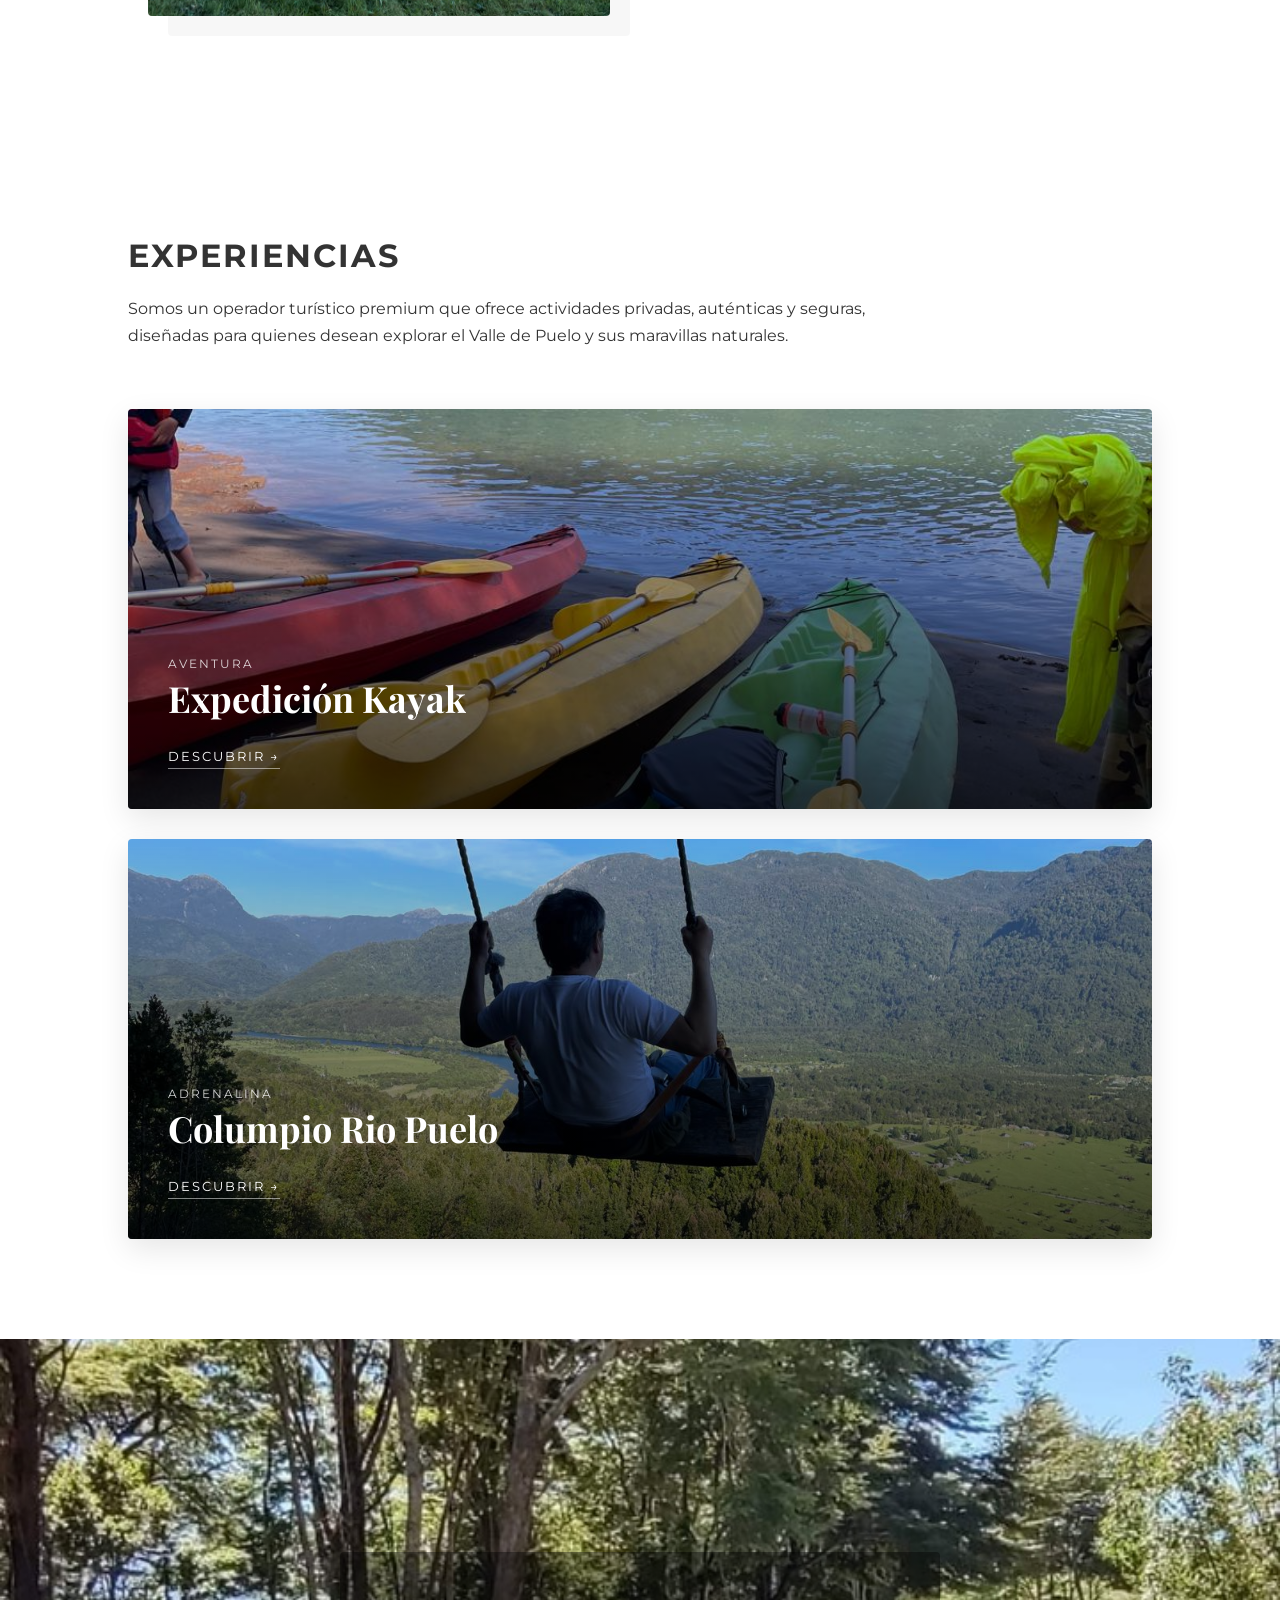
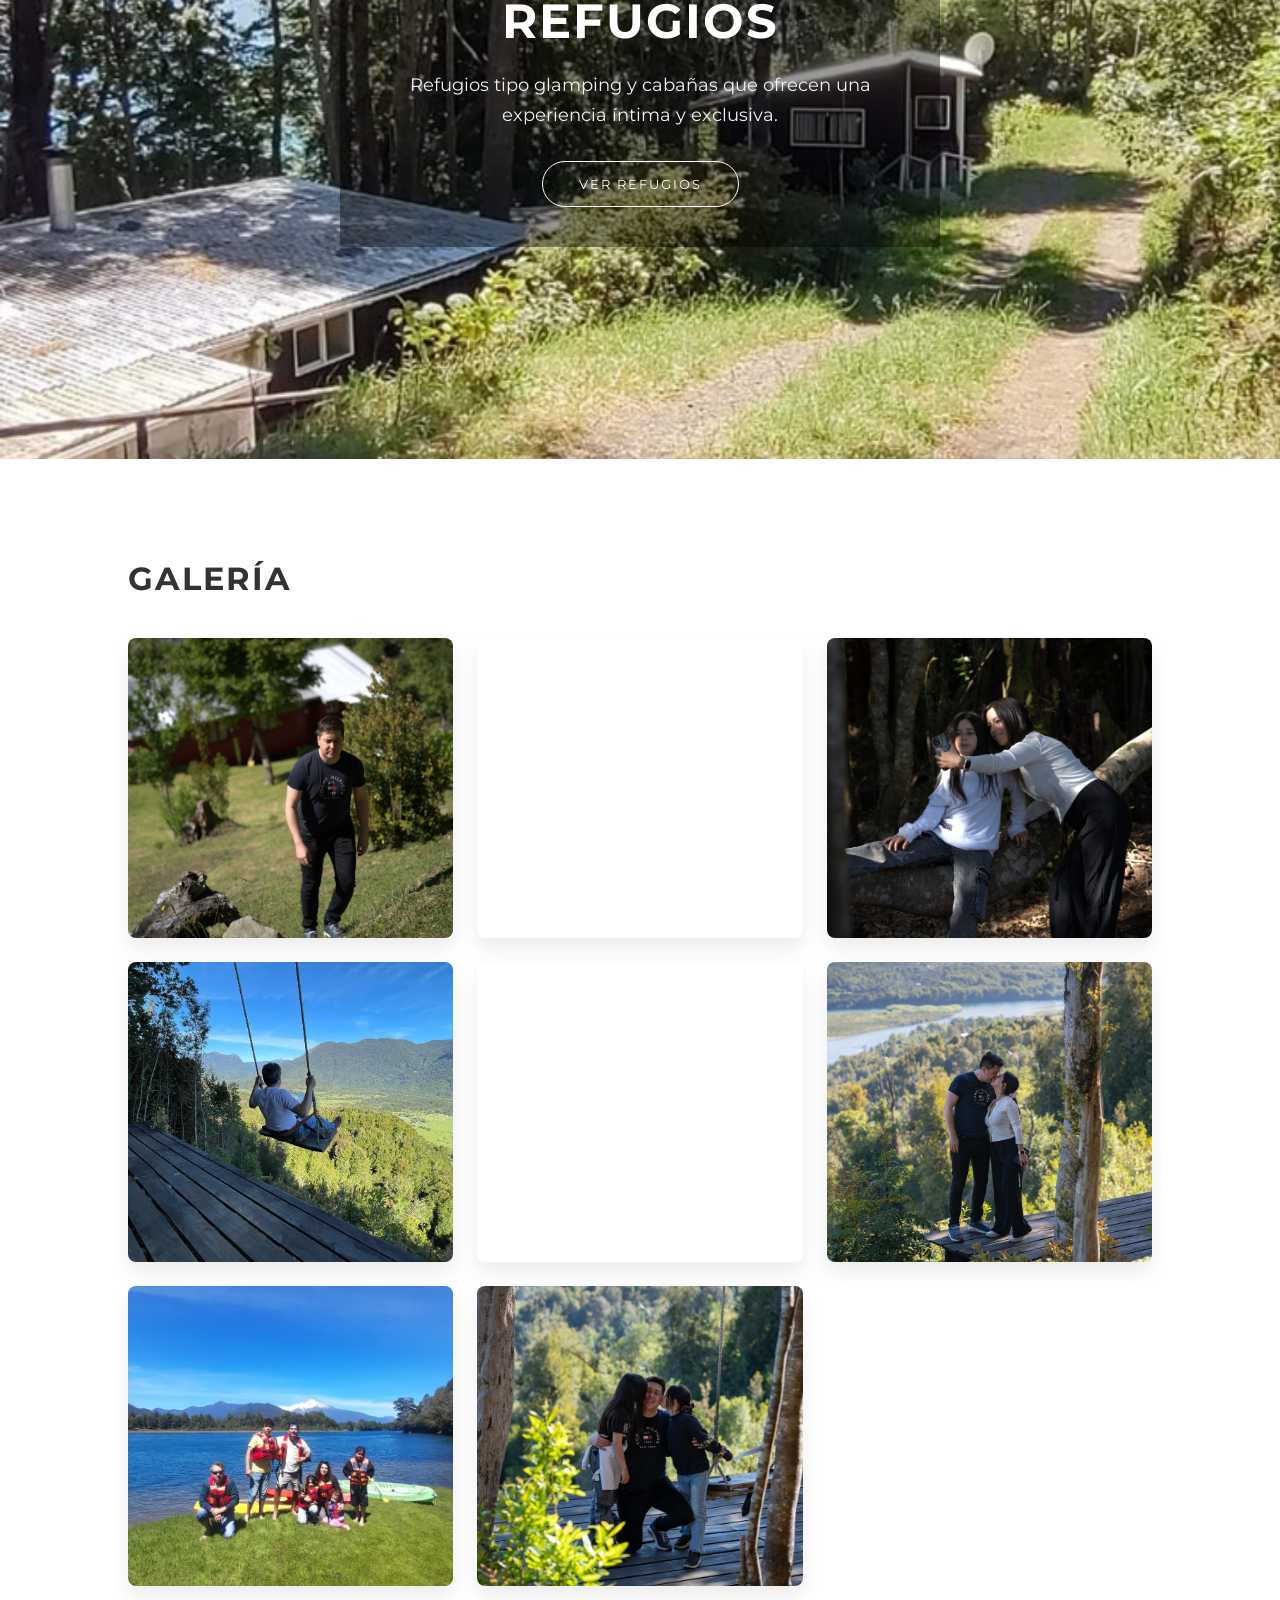
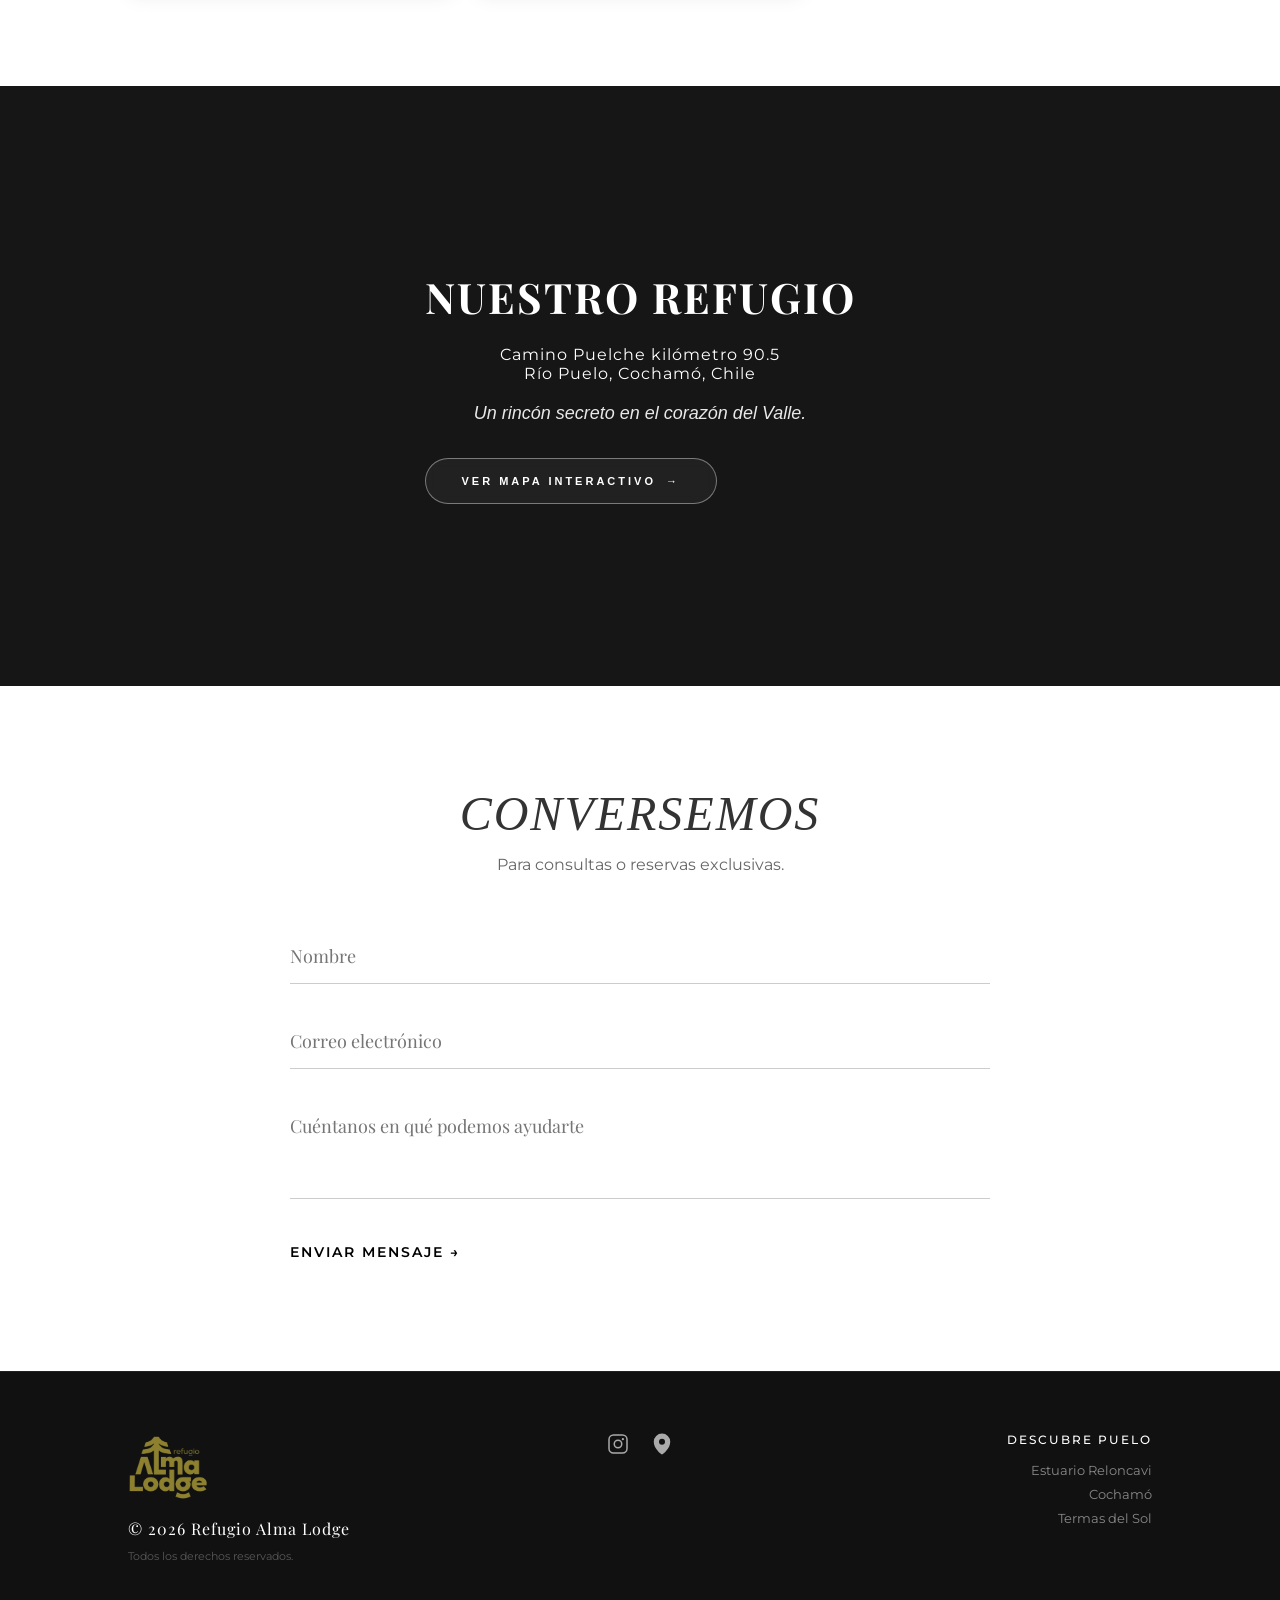
==== commit 50408707: "varios" ====
--- a/index.html
+++ b/index.html
@@ -190,35 +190,36 @@
     </section>
 
     <!-- UBICACION -->
-    <section id="ubicacion" class="ubicacion">
-        <div class="location-wrapper">
-            <div class="location-map-full">
-                <iframe
-                    src="https://www.google.com/maps/embed?pb=!1m18!1m12!1m3!1d2994.042715348273!2d-72.4202436!3d-41.7060357!2m3!1f0!2f0!3f0!3m2!1i1024!2i768!4f13.1!3m3!1m2!1s0x9619954e258a1fd1:0x3e62e3370b669ac7!2sRefugio%20Alma%20Lodge!5e0!3m2!1ses!2scl!4v1700000000000"
-                    width="100%" height="600" style="border:0;" allowfullscreen="" loading="lazy"
-                    referrerpolicy="no-referrer-when-downgrade">
-                </iframe>
-            </div>
-            <div class="location-card-floating">
-                <h2>Dónde nos ubicamos</h2>
+    <section id="ubicacion" class="location-atmospheric">
+        <!-- Map Layer (Behind) -->
+        <div class="location-map-layer">
+            <iframe
+                src="https://www.google.com/maps/embed?pb=!1m18!1m12!1m3!1d2994.042715348273!2d-72.4202436!3d-41.7060357!2m3!1f0!2f0!3f0!3m2!1i1024!2i768!4f13.1!3m3!1m2!1s0x9619954e258a1fd1:0x3e62e3370b669ac7!2sRefugio%20Alma%20Lodge!5e0!3m2!1ses!2scl!4v1700000000000"
+                width="100%" height="100%" style="border:0;" allowfullscreen="" loading="lazy"
+                referrerpolicy="no-referrer-when-downgrade">
+            </iframe>
+        </div>
+
+        <!-- Cover Layer (Front) -->
+        <div class="location-cover-layer">
+            <video class="cover-video-bg" autoplay loop muted playsinline>
+                <source src="assets/section.mp4" type="video/mp4">
+            </video>
+            <div class="cover-overlay"></div>
+            <div class="cover-content">
+                <h2>Nuestro Refugio</h2>
                 <h3>Camino Puelche kilómetro 90.5<br>Río Puelo, Cochamó, Chile</h3>
                 <p>
-                    En el corazón del Valle de Puelo, rodeados de naturaleza en estado puro.
+                    Un rincón secreto en el corazón del Valle.
                 </p>
-                <p>
-                    Refugio Alma Lodge está ubicado en uno de los rincones más hermosos y silenciosos del sur de Chile.
-                    Un territorio de montañas imponentes, ríos cristalinos y bosques milenarios.
-                </p>
-            </div>
-        </div>
-    </section>
-
-    <!-- VIDEO HIGHLIGHT SECTION -->
-    <section id="video-highlight">
-        <video autoplay loop muted playsinline>
-            <source src="assets/section.mp4" type="video/mp4">
-        </video>
-    </section>
+                <button id="revealMapBtn" class="btn-outline-white">
+                    Ver Mapa Interactivo
+                </button>
+            </div>
+        </div>
+    </section>
+
+
 
 
     <!-- CONTACTO -->
@@ -231,15 +232,16 @@
 
             <form class="contact-form minimalist-form">
                 <div class="form-group">
-                    <input type="text" placeholder="Nombre" required>
+                    <input type="text" id="contact-name" placeholder="Nombre" required>
                 </div>
                 <div class="form-group">
-                    <input type="email" placeholder="Correo electrónico" required>
+                    <input type="email" id="contact-email" placeholder="Correo electrónico" required>
                 </div>
                 <div class="form-group">
-                    <textarea placeholder="Cuéntanos en qué podemos ayudarte" rows="4" required></textarea>
-                </div>
-                <button type="submit" class="btn-text-only">
+                    <textarea id="contact-message" placeholder="Cuéntanos en qué podemos ayudarte" rows="4"
+                        required></textarea>
+                </div>
+                <button type="submit" id="contact-submit" class="btn-text-only">
                     Enviar Mensaje &rarr;
                 </button>
             </form>
@@ -249,7 +251,7 @@
     <div id="footer-container"></div>
     <script src="js/components.js"></script>
 
-    <!-- Mobile Sticky Bottom Bar -->
+
 
     <!-- Mobile Sticky Bottom Bar -->
     <div class="mobile-bottom-bar">
--- a/css/style.css
+++ b/css/style.css
@@ -32,6 +32,14 @@
 
 section:nth-of-type(odd) {
     background: #fff;
+}
+
+/* Remove texture from specific sections as requested */
+#experiencias,
+#galeria,
+#contacto {
+    background-image: none;
+    background-color: #fff;
 }
 
 img {
@@ -598,54 +606,134 @@
     }
 }
 
-/* ---------- LOCATION FLOATING CARD ---------- */
-.location-wrapper {
+
+/* ---------- ATMOSPHERIC LOCATION ---------- */
+.location-atmospheric {
     position: relative;
-    width: 100%;
     height: 600px;
-    /* Force height */
+    width: 100%;
     overflow: hidden;
-    display: flex;
-    /* For alignment */
-    align-items: center;
-    /* Vertically center the card */
-}
-
-/* Make map fill the container absolutely */
-.location-map-full {
+    padding: 0 !important;
+    /* Override generic section padding */
+    display: block;
+    /* Ensure block */
+}
+
+.location-map-layer {
     position: absolute;
     inset: 0;
+    z-index: 0;
     width: 100%;
     height: 100%;
-    z-index: 0;
-}
-
-.location-map-full iframe {
+}
+
+.location-map-layer iframe {
+    width: 100%;
     height: 100%;
-    width: 100%;
     border: 0;
-    filter: grayscale(100%) contrast(1.1);
-    /* Elegant monochrome map */
-    transition: filter 0.5s;
-}
-
-.location-map-full:hover iframe {
-    filter: grayscale(0%);
-    /* Color on hover */
-}
-
-.location-card-floating {
+}
+
+.location-cover-layer {
+    position: absolute;
+    inset: 0;
+    z-index: 10;
+    background-color: #1a1a1a;
+    background-size: cover;
+    background-position: center;
+    display: flex;
+    /* Centered content */
+    flex-direction: column;
+    justify-content: center;
+    align-items: center;
+    text-align: center;
+    transition: opacity 1s ease, visibility 1s ease;
+    opacity: 1;
+    visibility: visible;
+}
+
+.cover-overlay {
+    position: absolute;
+    inset: 0;
+    /* Reduced darkness to show video clearly */
+    background: rgba(0, 0, 0, 0.15);
+    z-index: 1;
+}
+
+
+
+.cover-content {
     position: relative;
-    z-index: 10;
-    background: rgba(255, 255, 255, 0.95);
-    backdrop-filter: blur(10px);
-    padding: 50px;
-    max-width: 450px;
-    margin-left: 10%;
-    /* Offset from left */
-    box-shadow: 0 20px 50px rgba(0, 0, 0, 0.1);
-    border-left: 5px solid #111;
-    /* Accent line */
+    z-index: 2;
+    color: #fff;
+    padding: 20px;
+    max-width: 600px;
+}
+
+.cover-content h2 {
+    font-family: "Playfair Display", serif;
+    font-size: 42px;
+    margin-bottom: 20px;
+}
+
+.cover-content h3 {
+    font-family: "Montserrat", sans-serif;
+    font-size: 16px;
+    font-weight: 400;
+    letter-spacing: 1px;
+    margin-bottom: 15px;
+}
+
+.cover-content p {
+    font-size: 18px;
+    font-style: italic;
+    opacity: 0.9;
+    margin-bottom: 30px;
+}
+
+
+.btn-outline-white {
+    background: rgba(255, 255, 255, 0.05);
+    /* Glassy touch */
+    border: 1px solid rgba(255, 255, 255, 0.4);
+    color: #fff;
+    padding: 16px 36px;
+    text-transform: uppercase;
+    letter-spacing: 3px;
+    font-size: 11px;
+    font-weight: 600;
+    cursor: pointer;
+    transition: all 0.4s ease;
+    backdrop-filter: blur(4px);
+    border-radius: 50px;
+    display: flex;
+    align-items: center;
+    gap: 10px;
+}
+
+.btn-outline-white:hover {
+    background: #fff;
+    color: #000;
+    border-color: #fff;
+    transform: translateY(-2px);
+    box-shadow: 0 10px 20px rgba(0, 0, 0, 0.2);
+}
+
+.btn-outline-white::after {
+    content: "→";
+    display: inline-block;
+    transition: transform 0.3s ease;
+}
+
+.btn-outline-white:hover::after {
+    transform: translateX(4px);
+}
+
+/* State: Map Visible */
+.location-atmospheric.map-visible .location-cover-layer {
+    opacity: 0;
+    visibility: hidden;
+    pointer-events: none;
+    /* Let clicks pass through to map */
 }
 
 
@@ -741,26 +829,14 @@
         /* Disable stagger on mobile */
     }
 
-    .location-wrapper {
-        flex-direction: column;
-        height: auto;
-    }
-
-    .location-map-full {
-        position: relative;
-        height: 400px;
-        order: 2;
-        /* Map bottom */
-    }
-
-    .location-card-floating {
-        margin: 0;
-        max-width: 100%;
-        order: 1;
-        /* Content top */
-        padding: 40px 20px;
-        box-shadow: none;
-        background: #fff;
+    /* Atmospheric Location Mobile */
+    .location-atmospheric {
+        height: 500px;
+        /* Slightly smaller on mobile */
+    }
+
+    .cover-content h2 {
+        font-size: 32px;
     }
 }
 
@@ -1630,24 +1706,7 @@
 }
 
 /* ---------- VIDEO HIGHLIGHT SECTION ---------- */
-#video-highlight {
-    padding: 0;
-    position: relative;
-    width: 100%;
-    height: 80vh;
-    /* Immersive height */
-    overflow: hidden;
-    display: flex;
-    justify-content: center;
-    align-items: center;
-    background: #000;
-}
-
-#video-highlight video {
-    width: 100%;
-    height: 100%;
-    object-fit: cover;
-}
+
 
 /* Gallery Video Support */
 .photo-card video {
@@ -1661,4 +1720,13 @@
 .photo-card:hover video {
     transform: scale(1.05);
     /* Match image zoom */
+}
+
+.cover-video-bg {
+    position: absolute;
+    inset: 0;
+    width: 100%;
+    height: 100%;
+    object-fit: cover;
+    z-index: 0;
 }
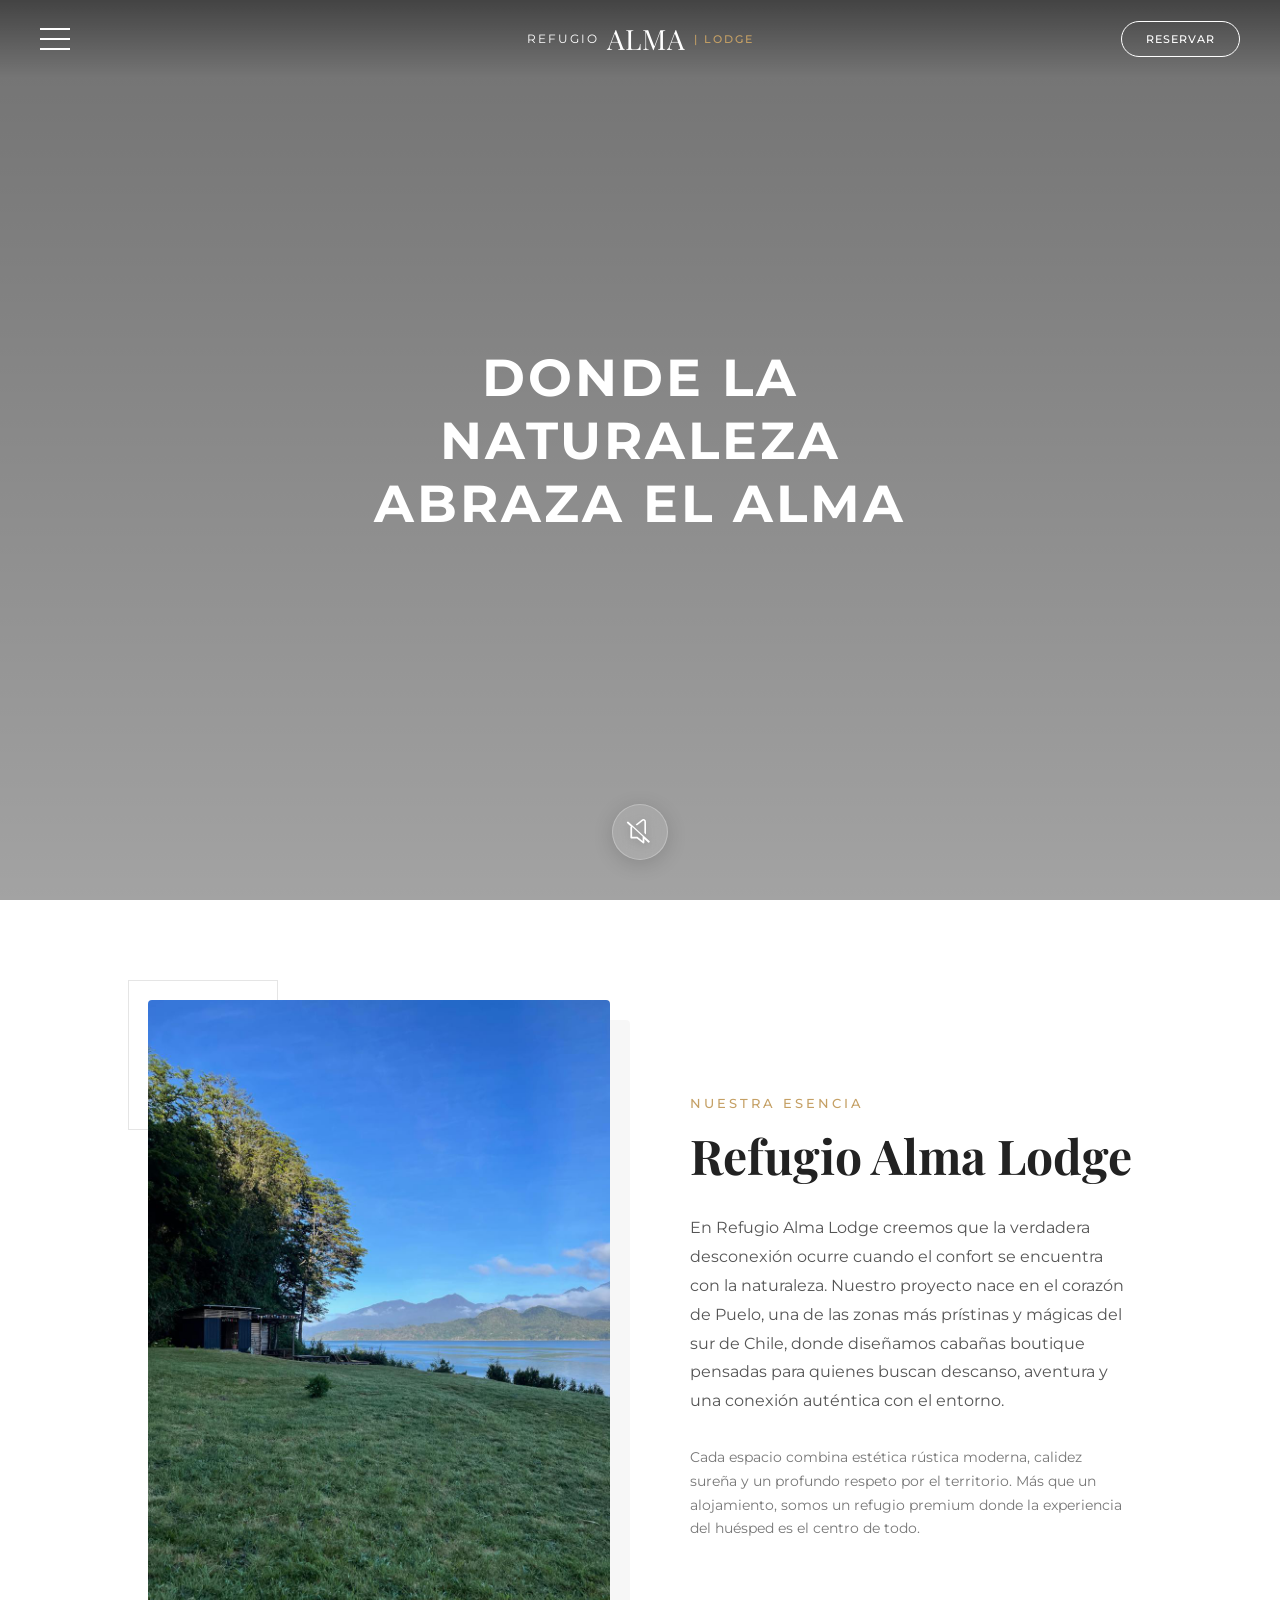
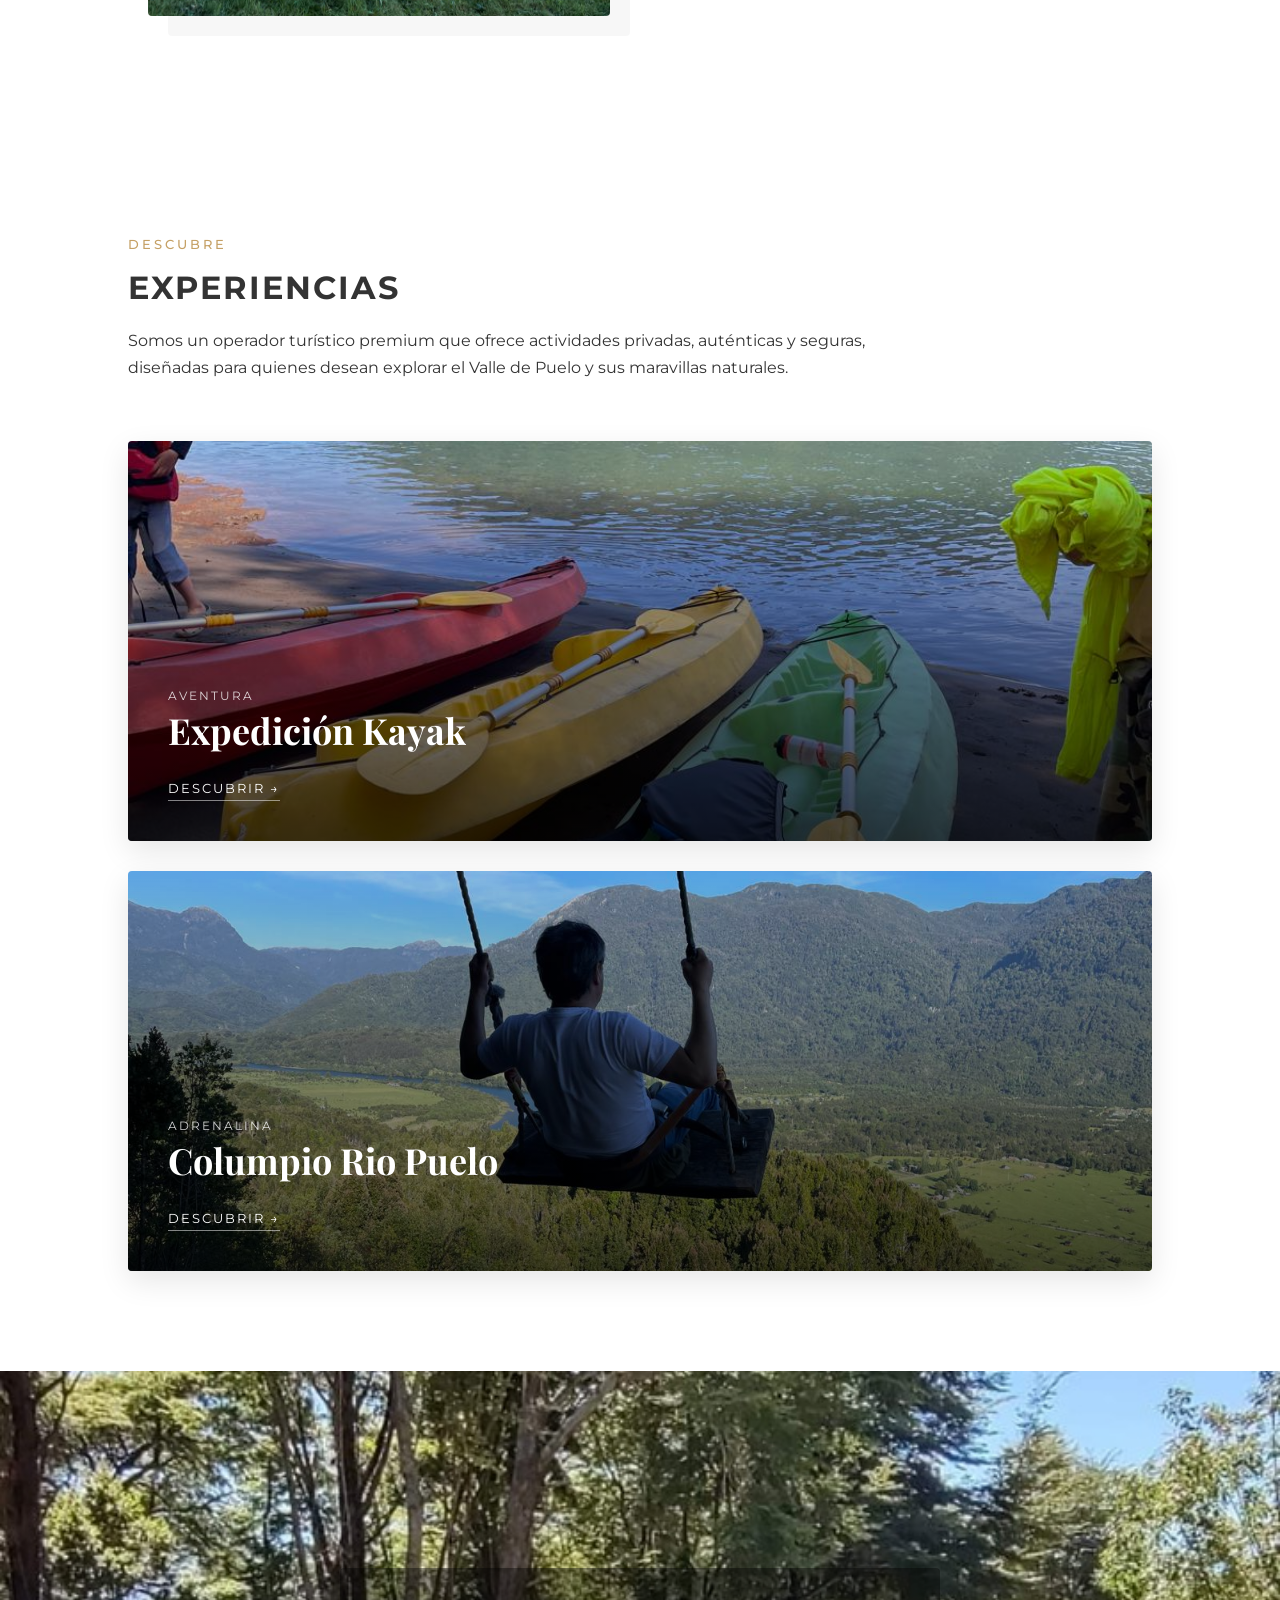
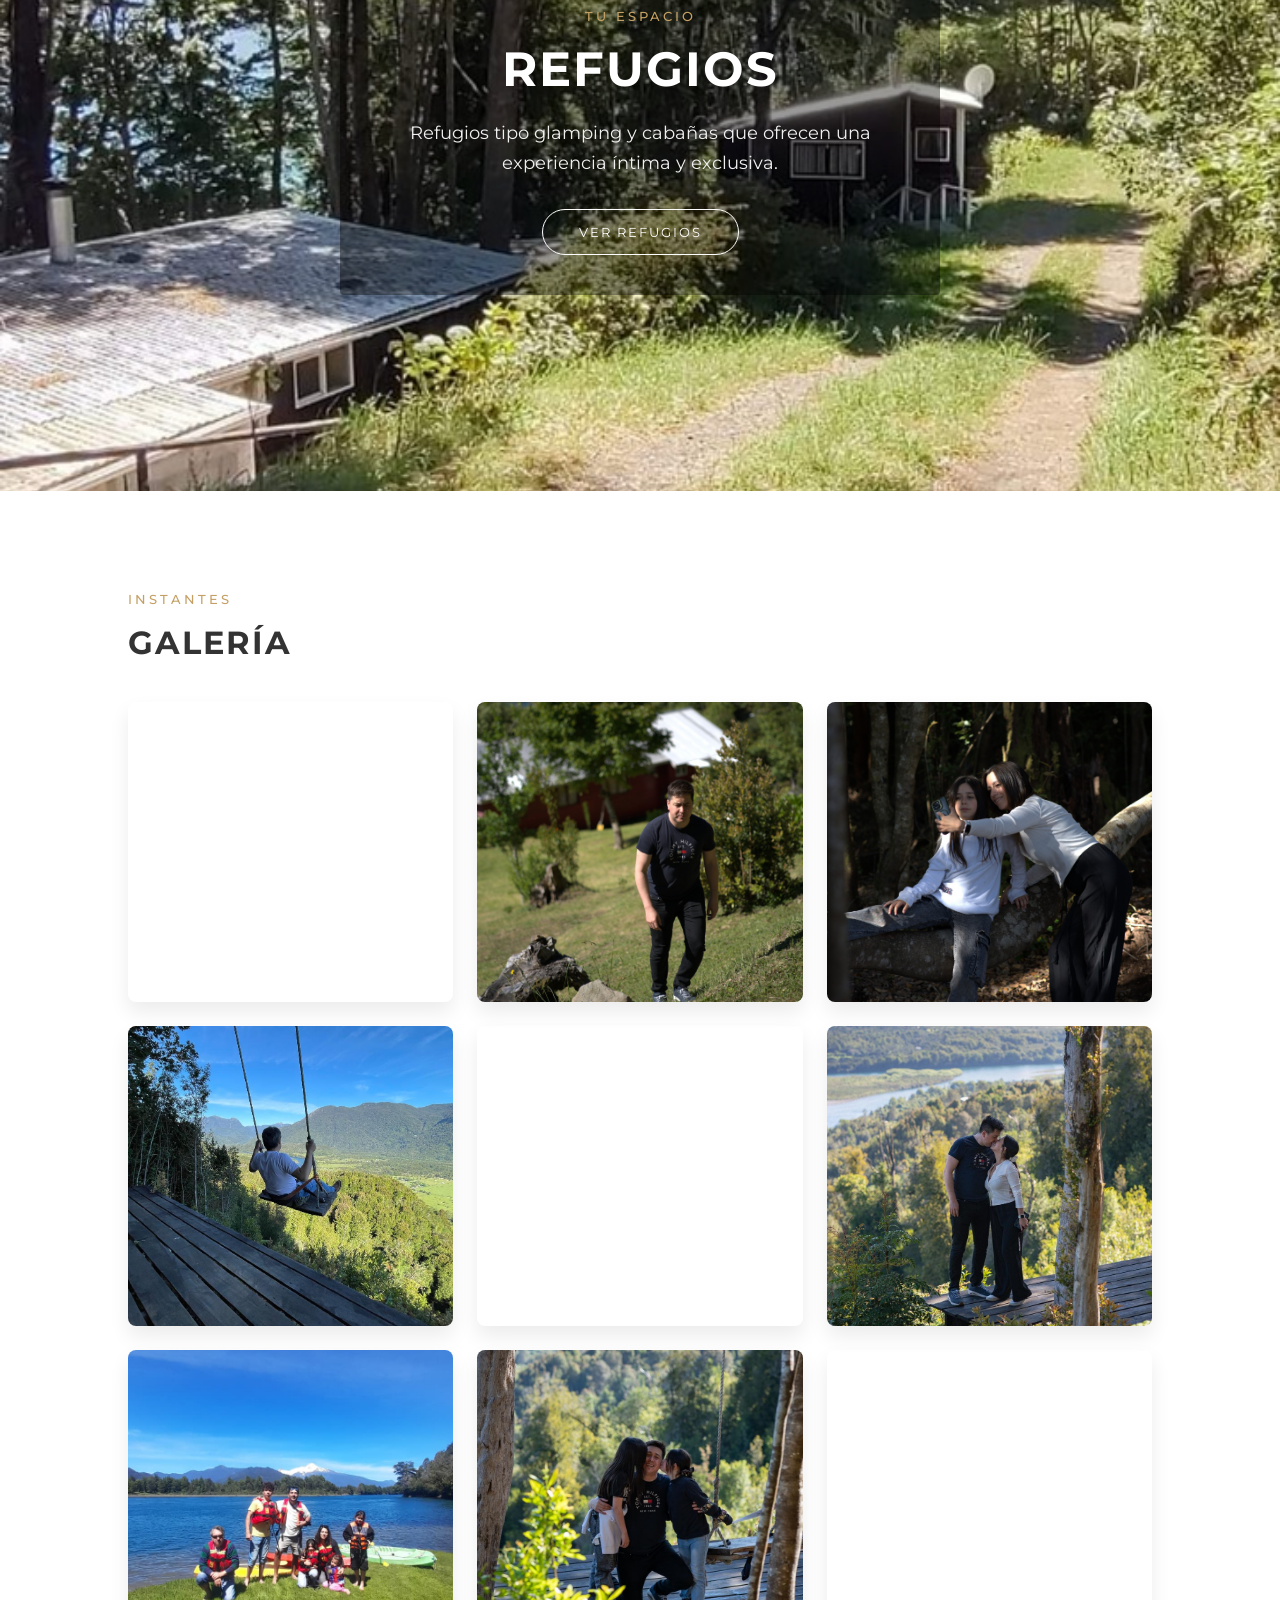
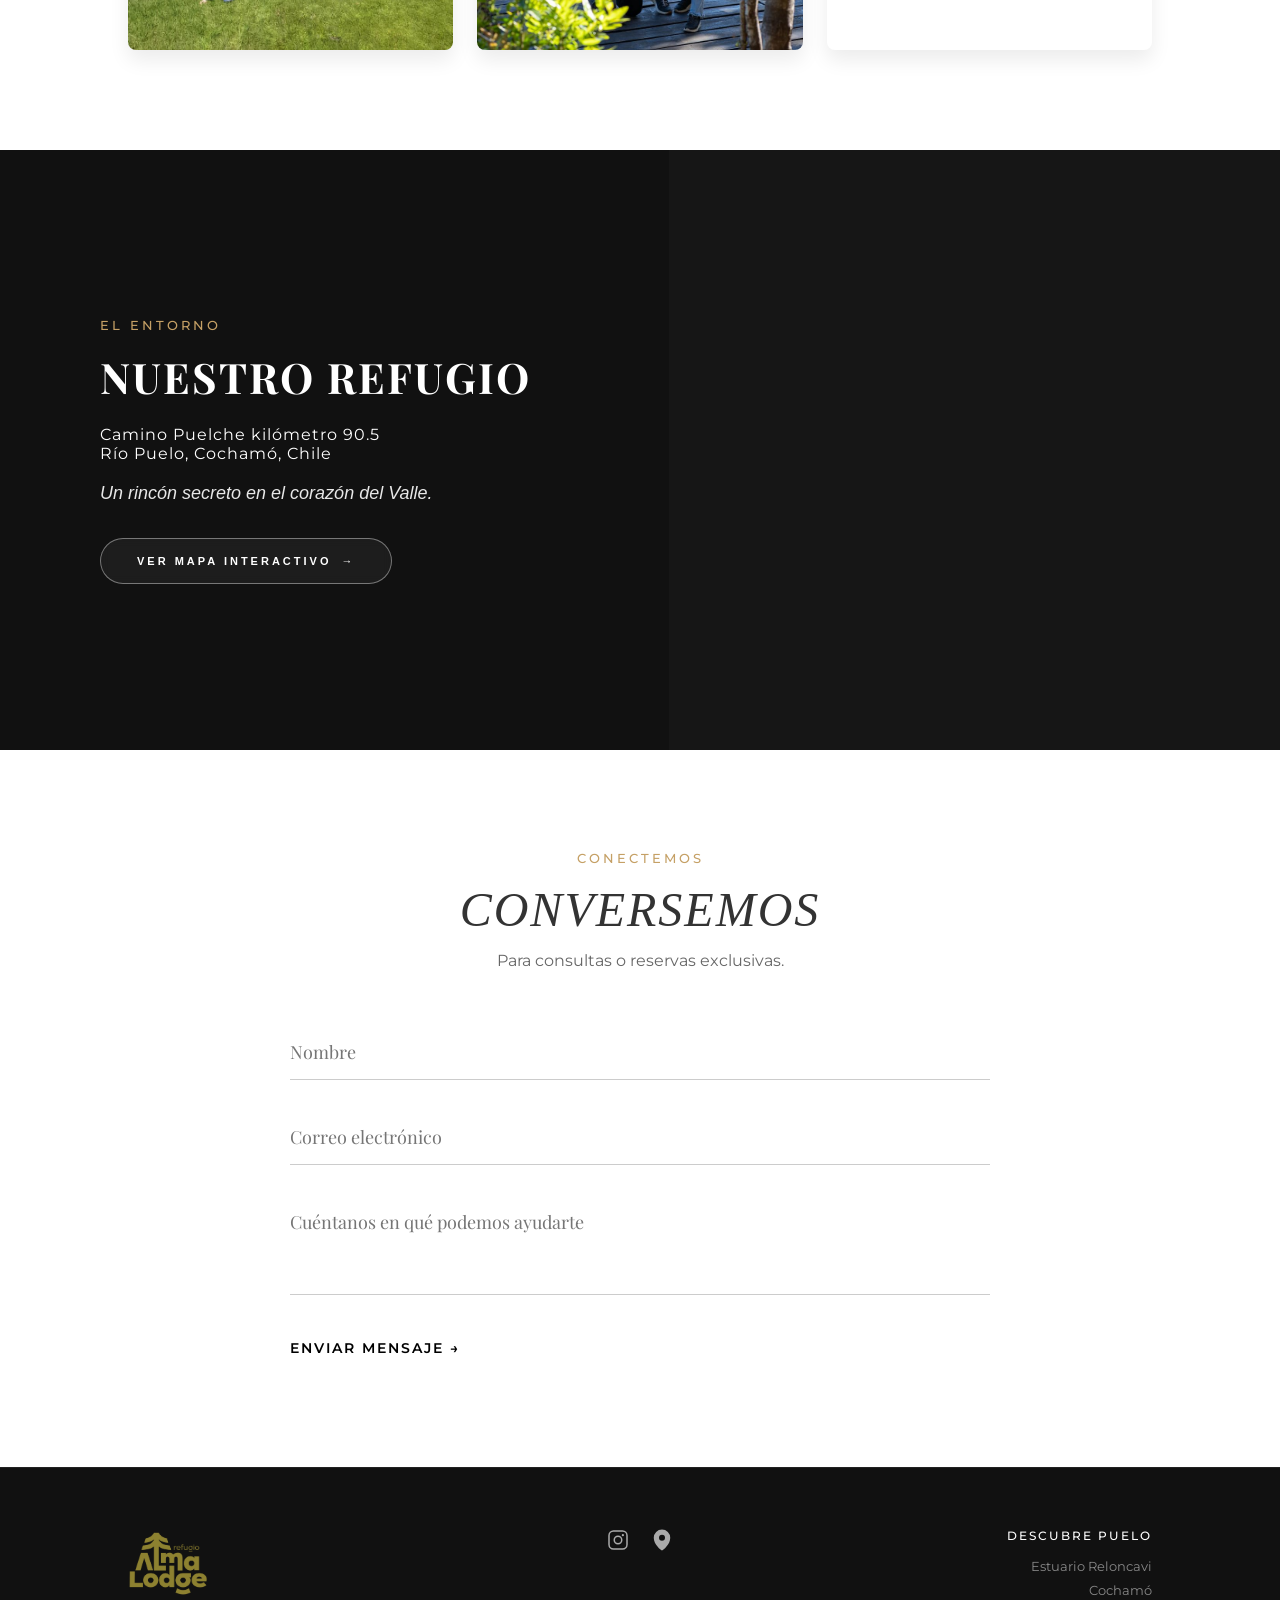
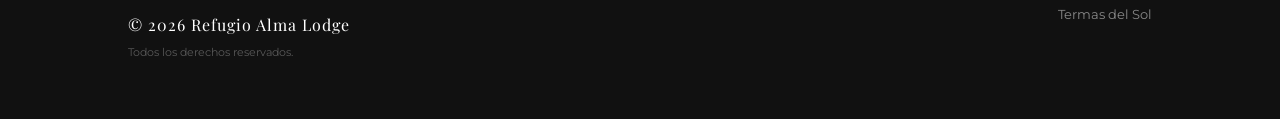
==== commit a82dae97: "se arreglan videos, textos" ====
--- a/index.html
+++ b/index.html
@@ -101,6 +101,7 @@
 
 
     <section id="experiencias">
+        <span class="section-subtitle">Descubre</span>
         <h2>Experiencias</h2>
         <p>
             Somos un operador turístico premium que ofrece actividades privadas, auténticas y seguras, diseñadas para
@@ -144,6 +145,7 @@
             <img src="assets/departamento4/1.jpg" alt="Cabaña Familiar">
         </div>
         <div class="refugios-overlay-content">
+            <span class="section-subtitle">Tu Espacio</span>
             <h2>Refugios</h2>
             <p>
                 Refugios tipo glamping y cabañas que ofrecen una experiencia íntima y exclusiva.
@@ -156,35 +158,41 @@
 
     <!-- GALERIA -->
     <section id="galeria">
+        <span class="section-subtitle">Instantes</span>
         <h2>Galería</h2>
         <div class="masonry-grid">
             <div class="photo-card">
+                <video autoplay loop muted playsinline>
+                    <source src="assets/video-galeria.mp4" type="video/mp4">
+                </video>
+            </div>
+            <div class="photo-card">
                 <img src="assets/galeria1.jpg" alt="Galería 1">
             </div>
             <div class="photo-card">
+                <img src="assets/Galeria3.jpg" alt="Galería 3">
+            </div>
+            <div class="photo-card">
+                <img src="assets/galeria4.jpeg" alt="Galería 4">
+            </div>
+            <div class="photo-card">
                 <video autoplay loop muted playsinline>
-                    <source src="assets/hero-video.mp4" type="video/mp4">
-                </video>
-            </div>
-            <div class="photo-card">
-                <img src="assets/Galeria3.jpg" alt="Galería 3">
-            </div>
-            <div class="photo-card">
-                <img src="assets/galeria4.jpeg" alt="Galería 4">
+                    <source src="assets/video-galeria1.mp4" type="video/mp4">
+                </video>
+            </div>
+            <div class="photo-card">
+                <img src="assets/galeria6.jpeg" alt="Galería 6">
+            </div>
+            <div class="photo-card">
+                <img src="assets/galeria7.jpeg" alt="Galería 7">
+            </div>
+            <div class="photo-card">
+                <img src="assets/galeria8.jpeg" alt="Galería 7">
             </div>
             <div class="photo-card">
                 <video autoplay loop muted playsinline>
-                    <source src="assets/hero-video.mp4" type="video/mp4">
-                </video>
-            </div>
-            <div class="photo-card">
-                <img src="assets/galeria6.jpeg" alt="Galería 6">
-            </div>
-            <div class="photo-card">
-                <img src="assets/galeria7.jpeg" alt="Galería 7">
-            </div>
-            <div class="photo-card">
-                <img src="assets/galeria8.jpeg" alt="Galería 7">
+                    <source src="assets/video-galeria2.mp4" type="video/mp4">
+                </video>
             </div>
         </div>
     </section>
@@ -198,23 +206,31 @@
                 width="100%" height="100%" style="border:0;" allowfullscreen="" loading="lazy"
                 referrerpolicy="no-referrer-when-downgrade">
             </iframe>
+            <button id="closeMapBtn" class="btn-close-map" aria-label="Cerrar Mapa">
+                &times; Volver
+            </button>
         </div>
 
         <!-- Cover Layer (Front) -->
-        <div class="location-cover-layer">
-            <video class="cover-video-bg" autoplay loop muted playsinline>
-                <source src="assets/section.mp4" type="video/mp4">
-            </video>
-            <div class="cover-overlay"></div>
-            <div class="cover-content">
-                <h2>Nuestro Refugio</h2>
-                <h3>Camino Puelche kilómetro 90.5<br>Río Puelo, Cochamó, Chile</h3>
-                <p>
-                    Un rincón secreto en el corazón del Valle.
-                </p>
-                <button id="revealMapBtn" class="btn-outline-white">
-                    Ver Mapa Interactivo
-                </button>
+        <div class="location-cover-layer split-layout">
+            <div class="cover-text-panel">
+                <div class="cover-content">
+                    <span class="section-subtitle">El Entorno</span>
+                    <h2>Nuestro Refugio</h2>
+                    <h3>Camino Puelche kilómetro 90.5<br>Río Puelo, Cochamó, Chile</h3>
+                    <p>
+                        Un rincón secreto en el corazón del Valle.
+                    </p>
+                    <button id="revealMapBtn" class="btn-outline-white">
+                        Ver Mapa Interactivo
+                    </button>
+                </div>
+            </div>
+            <div class="cover-video-panel">
+                <video class="cover-video-bg" autoplay loop muted playsinline>
+                    <source src="assets/section.mp4" type="video/mp4">
+                </video>
+                <div class="cover-overlay"></div>
             </div>
         </div>
     </section>
@@ -225,6 +241,7 @@
     <!-- CONTACTO -->
     <section id="contacto">
         <div class="contact-container">
+            <span class="section-subtitle">Conectemos</span>
             <h2 class="contact-title text-highlight">Conversemos</h2>
             <p class="contact-subtitle">
                 Para consultas o reservas exclusivas.
--- a/css/style.css
+++ b/css/style.css
@@ -3,6 +3,19 @@
 
 
 
+
+
+:root {
+    /* Fonts */
+    --font-primary: "Montserrat", sans-serif;
+    --font-secondary: "Playfair Display", serif;
+
+    /* Weights */
+    --weight-light: 300;
+    --weight-regular: 400;
+    --weight-medium: 500;
+    --weight-bold: 700;
+}
 
 * {
     margin: 0;
@@ -11,7 +24,7 @@
 }
 
 body {
-    font-family: "Montserrat", sans-serif;
+    font-family: var(--font-primary);
     color: #333;
     background: #fafafa;
     overflow-x: hidden;
@@ -19,7 +32,7 @@
 }
 
 .text-highlight {
-    font-family: "Playfair Display", serif;
+    font-family: var(--font-secondary);
     font-style: italic;
     font-weight: 400;
 }
@@ -125,7 +138,7 @@
 }
 
 .logo-refugio {
-    font-family: "Montserrat", sans-serif;
+    font-family: var(--font-primary);
     font-size: 12px;
     letter-spacing: 2px;
     font-weight: 400;
@@ -133,7 +146,7 @@
 }
 
 .logo-alma {
-    font-family: "Playfair Display", serif;
+    font-family: var(--font-secondary);
     font-size: 28px;
     letter-spacing: 1px;
     font-weight: 400;
@@ -141,7 +154,7 @@
 }
 
 .logo-lodge {
-    font-family: "Montserrat", sans-serif;
+    font-family: var(--font-primary);
     font-size: 11px;
     letter-spacing: 2px;
     font-weight: 500;
@@ -163,7 +176,7 @@
     letter-spacing: 1px;
     text-decoration: none;
     transition: all 0.3s ease;
-    font-family: "Montserrat", sans-serif;
+    font-family: var(--font-primary);
     font-weight: 500;
 }
 
@@ -233,7 +246,7 @@
 
 .mobile-menu a {
     text-decoration: none;
-    font-family: "Playfair Display", serif;
+    font-family: var(--font-secondary);
     font-size: 32px;
     text-transform: capitalize;
     /* Or uppercase, Awasi uses elegant mix */
@@ -531,7 +544,7 @@
 
 .cinema-content h3 {
     font-size: 36px;
-    font-family: "Playfair Display", serif;
+    font-family: var(--font-secondary);
     margin-bottom: 10px;
     line-height: 1.1;
 }
@@ -638,17 +651,117 @@
     inset: 0;
     z-index: 10;
     background-color: #1a1a1a;
-    background-size: cover;
-    background-position: center;
-    display: flex;
-    /* Centered content */
-    flex-direction: column;
-    justify-content: center;
-    align-items: center;
-    text-align: center;
+    display: flex;
+    flex-direction: row;
+    /* Split screen default */
+    width: 100%;
+    height: 100%;
     transition: opacity 1s ease, visibility 1s ease;
     opacity: 1;
     visibility: visible;
+}
+
+.cover-text-panel {
+    flex: 1;
+    background: #111;
+    /* Dark solid background for text */
+    display: flex;
+    flex-direction: column;
+    justify-content: center;
+    align-items: flex-start;
+    /* Left align text */
+    padding: 60px 80px;
+    z-index: 2;
+}
+
+.cover-video-panel {
+    flex: 1.2;
+    /* Video takes slightly more space */
+    position: relative;
+    overflow: hidden;
+    height: 100%;
+}
+
+.cover-video-bg {
+    width: 100%;
+    height: 100%;
+    object-fit: cover;
+}
+
+/* Update content styles for split screen */
+.cover-content {
+    max-width: 100%;
+    text-align: left;
+    color: #fff;
+    padding: 0;
+}
+
+.cover-content h2 {
+    font-size: 48px;
+    margin-bottom: 24px;
+}
+
+/* Adjust button for left alignment */
+.btn-outline-white {
+    align-self: flex-start;
+}
+
+/* Responsive adjustment */
+@media (max-width: 900px) {
+    .location-cover-layer {
+        flex-direction: column-reverse;
+        /* Text bottom, Video top */
+        height: 100%;
+    }
+
+    .cover-video-panel {
+        flex: 7;
+        /* 70% */
+        height: 70%;
+    }
+
+    .cover-text-panel {
+        flex: 3;
+        /* 30% */
+        height: 30%;
+        padding: 15px;
+        /* Slightly more padding */
+        justify-content: center;
+    }
+
+    .cover-content {
+        text-align: center;
+        display: flex;
+        flex-direction: column;
+        align-items: center;
+        justify-content: center;
+        width: 100%;
+    }
+
+    .cover-content h2 {
+        font-size: 24px;
+        margin-bottom: 6px;
+    }
+
+    .cover-content h3 {
+        font-size: 11px;
+        margin-bottom: 8px;
+        display: block;
+        /* Show address again with 30% space */
+    }
+
+    .cover-content p {
+        display: none;
+        /* Keep description hidden */
+    }
+
+
+    .btn-outline-white {
+        align-self: center;
+        padding: 8px 20px;
+        font-size: 10px;
+        margin-top: 4px;
+    }
 }
 
 .cover-overlay {
@@ -670,13 +783,13 @@
 }
 
 .cover-content h2 {
-    font-family: "Playfair Display", serif;
+    font-family: var(--font-secondary);
     font-size: 42px;
     margin-bottom: 20px;
 }
 
 .cover-content h3 {
-    font-family: "Montserrat", sans-serif;
+    font-family: var(--font-primary);
     font-size: 16px;
     font-weight: 400;
     letter-spacing: 1px;
@@ -736,6 +849,63 @@
     /* Let clicks pass through to map */
 }
 
+/* Close Map Button */
+.btn-close-map {
+    position: absolute;
+    top: 20px;
+    right: 20px;
+    background: #fff;
+    color: #111;
+    border: none;
+    padding: 10px 20px;
+    border-radius: 50px;
+    font-family: var(--font-primary);
+    font-weight: 600;
+    font-size: 12px;
+    cursor: pointer;
+    box-shadow: 0 5px 15px rgba(0, 0, 0, 0.2);
+    transform: translateY(-20px);
+    opacity: 0;
+    visibility: hidden;
+    transition: all 0.3s ease;
+    z-index: 20;
+    /* Keep above map */
+    display: flex;
+    align-items: center;
+    gap: 5px;
+}
+
+.location-atmospheric.map-visible .btn-close-map {
+    transform: translateY(0);
+    opacity: 1;
+    visibility: visible;
+}
+
+.btn-close-map:hover {
+    background: #111;
+    color: #fff;
+}
+
+
+/* ---------- GLASSMORPHISM CARD (New) ---------- */
+.glass-card {
+    background: rgba(0, 0, 0, 0.3);
+    /* Dark glass for contrast with white text */
+    backdrop-filter: blur(12px);
+    -webkit-backdrop-filter: blur(12px);
+    border: 1px solid rgba(255, 255, 255, 0.15);
+    box-shadow: 0 8px 32px 0 rgba(0, 0, 0, 0.3);
+    border-radius: 16px;
+    padding: 50px 40px;
+    transition: transform 0.3s ease;
+}
+
+.glass-card:hover {
+    transform: translateY(-5px);
+    border-color: rgba(255, 255, 255, 0.25);
+    background: rgba(0, 0, 0, 0.35);
+}
+
 
 /* ---------- MINIMALIST CONTACT ---------- */
 .contact-container {
@@ -770,7 +940,7 @@
     border-bottom: 1px solid #ccc;
     padding: 15px 0;
     font-size: 18px;
-    font-family: "Playfair Display", serif;
+    font-family: var(--font-secondary);
     color: #333;
     transition: border-color 0.3s, padding-left 0.3s;
     border-radius: 0;
@@ -792,7 +962,7 @@
 .btn-text-only {
     background: none;
     border: none;
-    font-family: "Montserrat", sans-serif;
+    font-family: var(--font-primary);
     text-transform: uppercase;
     font-size: 14px;
     letter-spacing: 2px;
@@ -919,7 +1089,7 @@
 }
 
 .footer-brand span:first-of-type {
-    font-family: "Playfair Display", serif;
+    font-family: var(--font-secondary);
     font-size: 16px;
     color: #fff;
     letter-spacing: 1px;
@@ -1067,7 +1237,7 @@
         padding: 14px;
         text-decoration: none;
         text-transform: uppercase;
-        font-family: "Montserrat", sans-serif;
+        font-family: var(--font-primary);
         font-size: 13px;
         letter-spacing: 2px;
         border-radius: 4px;
@@ -1228,9 +1398,10 @@
     padding: 20px;
 }
 
-.about-subtitle {
+.about-subtitle,
+.section-subtitle {
     display: block;
-    font-family: "Montserrat", sans-serif;
+    font-family: var(--font-primary);
     font-size: 13px;
     letter-spacing: 3px;
     text-transform: uppercase;
@@ -1240,7 +1411,7 @@
 }
 
 .about-content h2 {
-    font-family: "Playfair Display", serif;
+    font-family: var(--font-secondary);
     font-size: 48px;
     line-height: 1.2;
     margin-bottom: 30px;
@@ -1263,7 +1434,7 @@
 }
 
 .about-highlight p {
-    font-family: "Playfair Display", serif;
+    font-family: var(--font-secondary);
     font-size: 20px;
     font-style: italic;
     color: #333;
@@ -1338,7 +1509,7 @@
 }
 
 .tour-content h3 {
-    font-family: "Playfair Display", serif;
+    font-family: var(--font-secondary);
     font-size: 26px;
     margin-bottom: 12px;
     color: #222;
@@ -1361,7 +1532,7 @@
     background: #fdfdfd;
     border: 1px solid #c5a065;
     color: #c5a065;
-    font-family: "Montserrat", sans-serif;
+    font-family: var(--font-primary);
     font-size: 13px;
     text-decoration: none;
     text-transform: uppercase;
@@ -1439,7 +1610,7 @@
 
 .unit-subtitle {
     display: block;
-    font-family: "Montserrat", sans-serif;
+    font-family: var(--font-primary);
     font-size: 12px;
     letter-spacing: 3px;
     text-transform: uppercase;
@@ -1449,7 +1620,7 @@
 }
 
 .unit-content h2 {
-    font-family: "Playfair Display", serif;
+    font-family: var(--font-secondary);
     font-size: 42px;
     margin-bottom: 10px;
     color: #222;
@@ -1457,7 +1628,7 @@
 }
 
 .unit-price {
-    font-family: "Montserrat", sans-serif;
+    font-family: var(--font-primary);
     font-size: 24px;
     color: #333;
     margin-bottom: 20px;
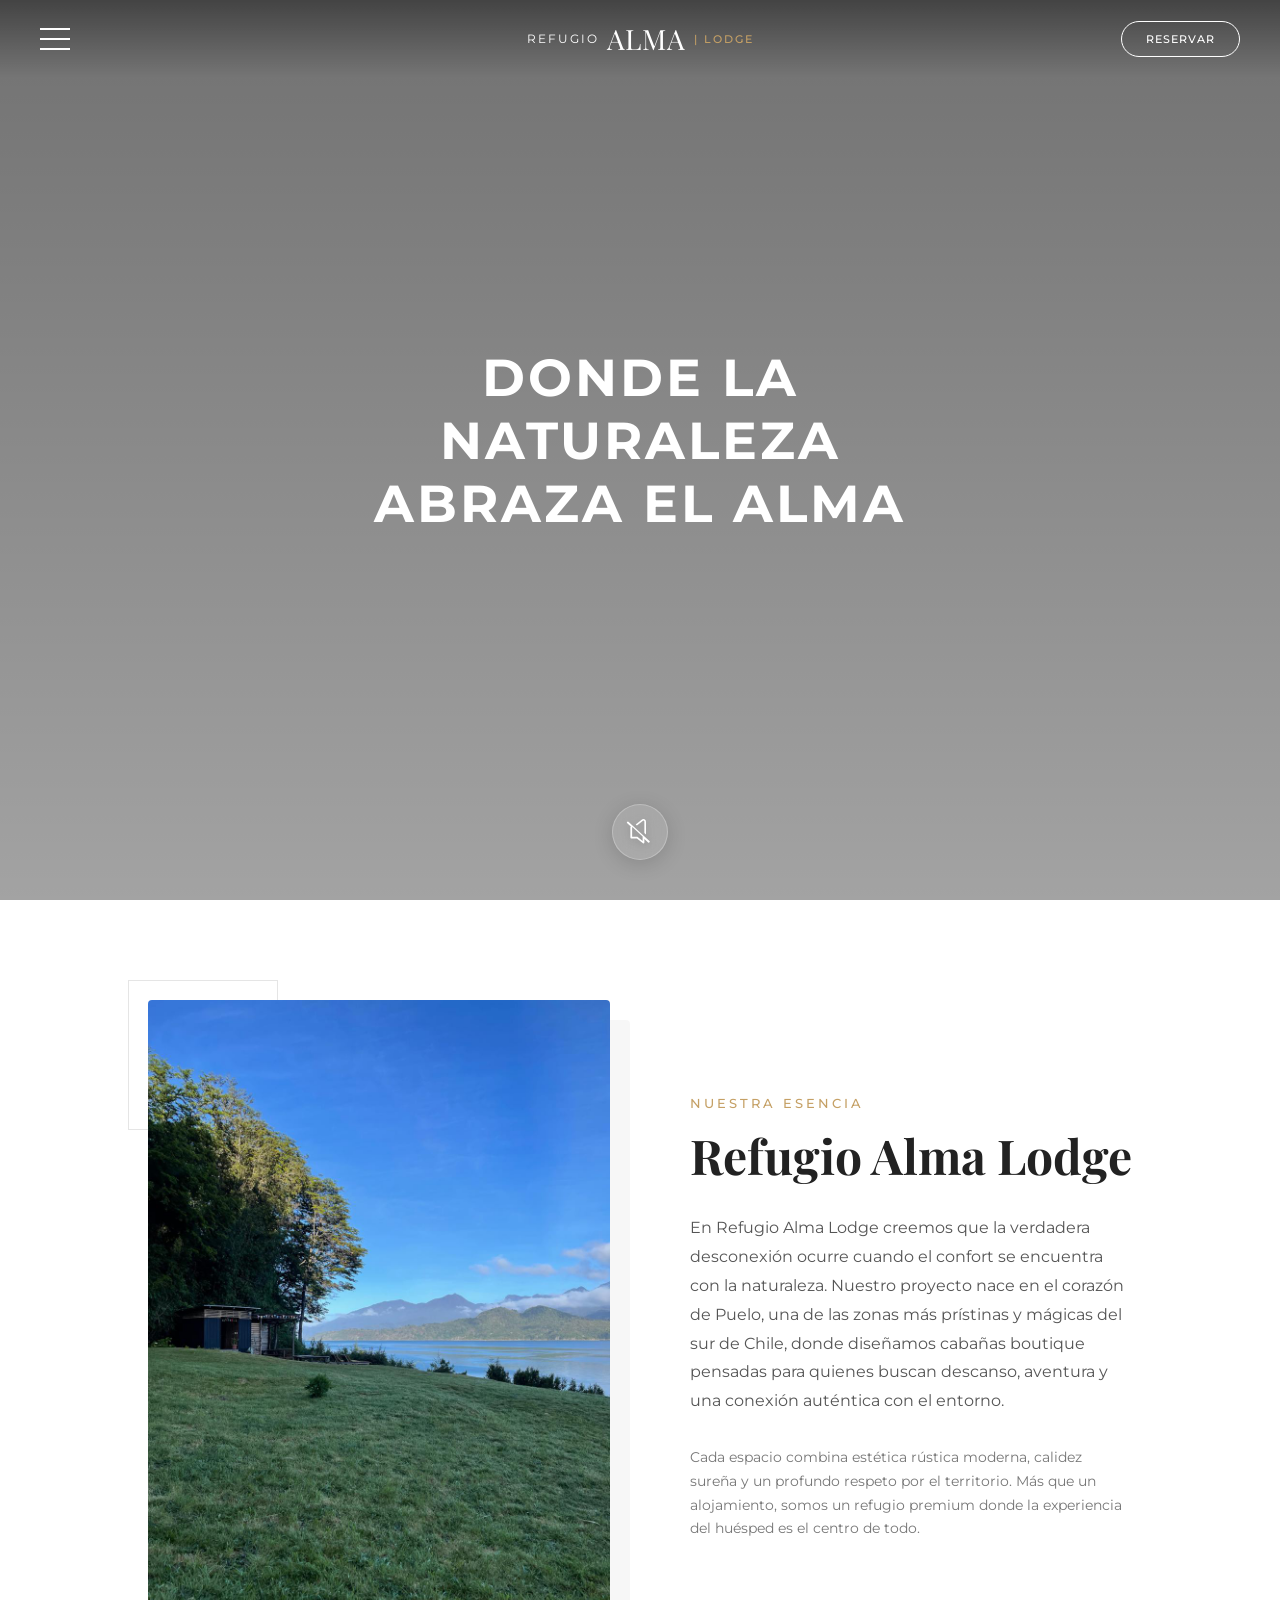
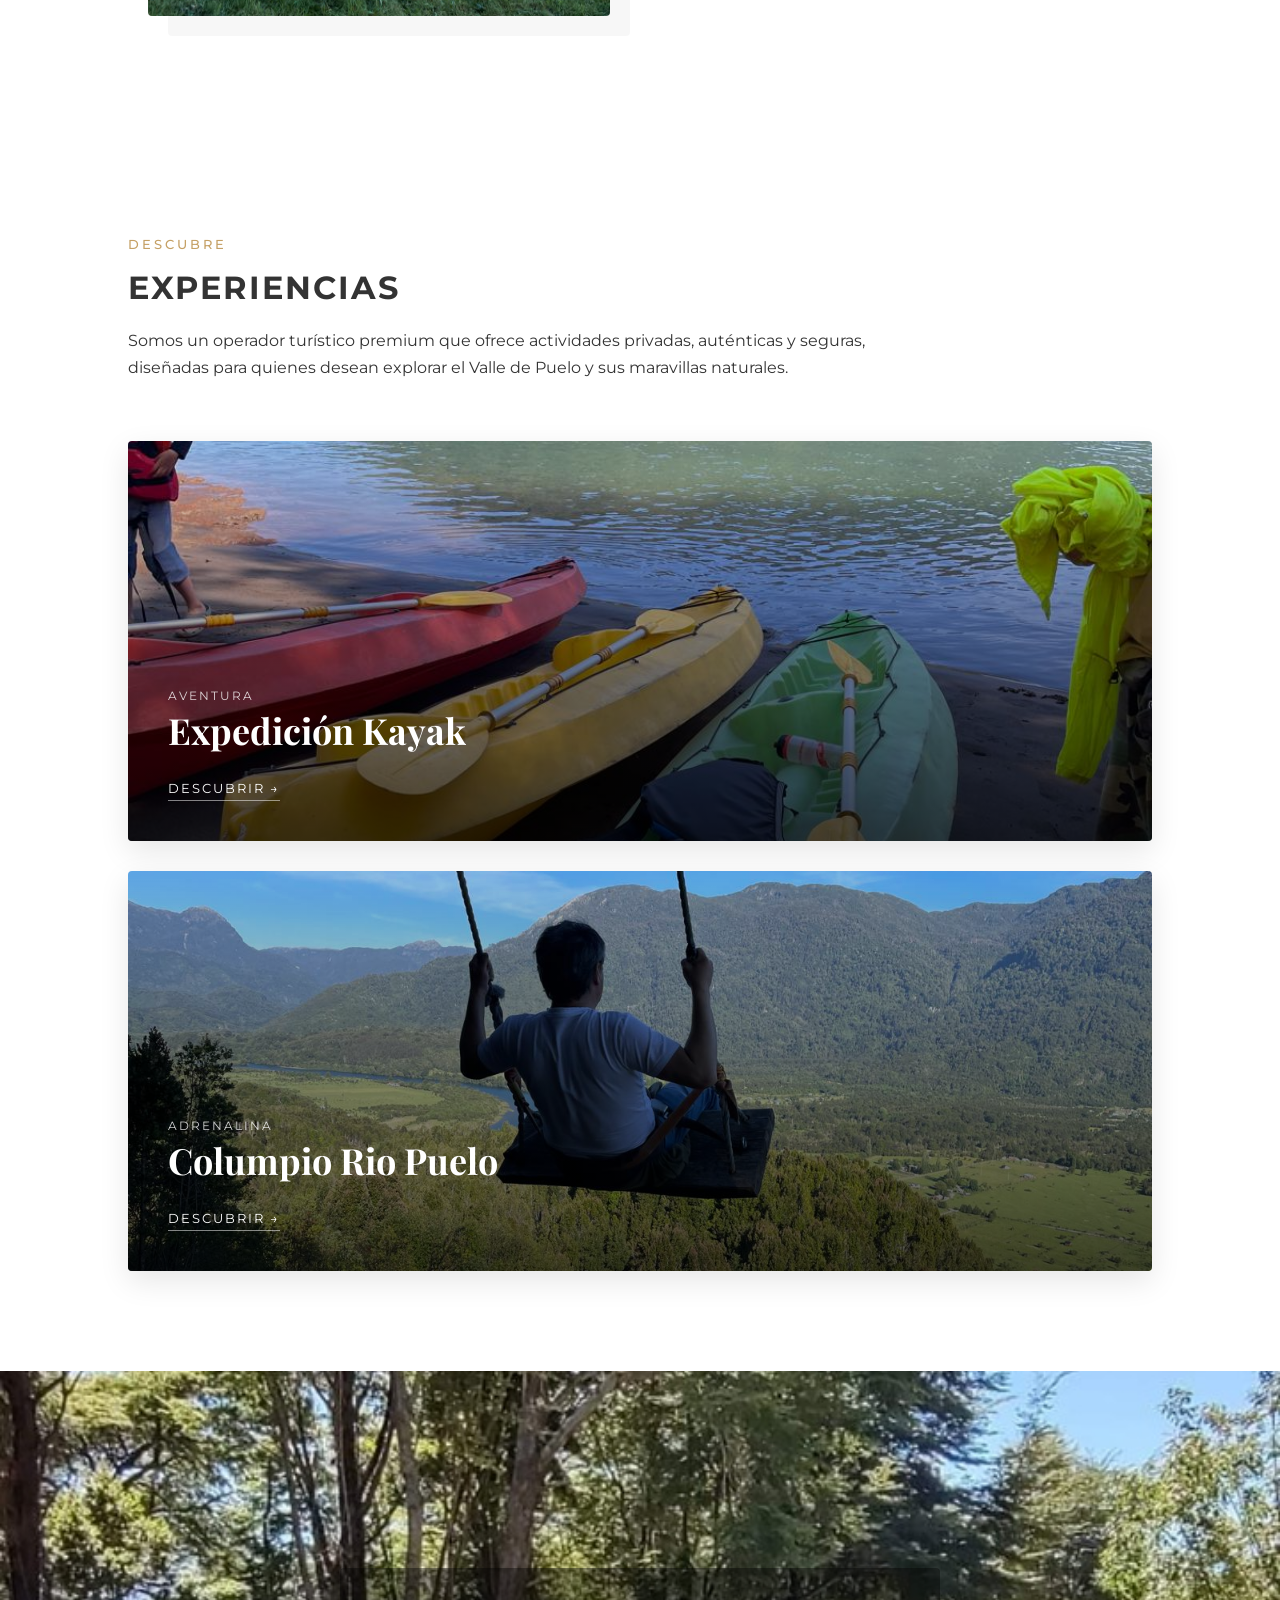
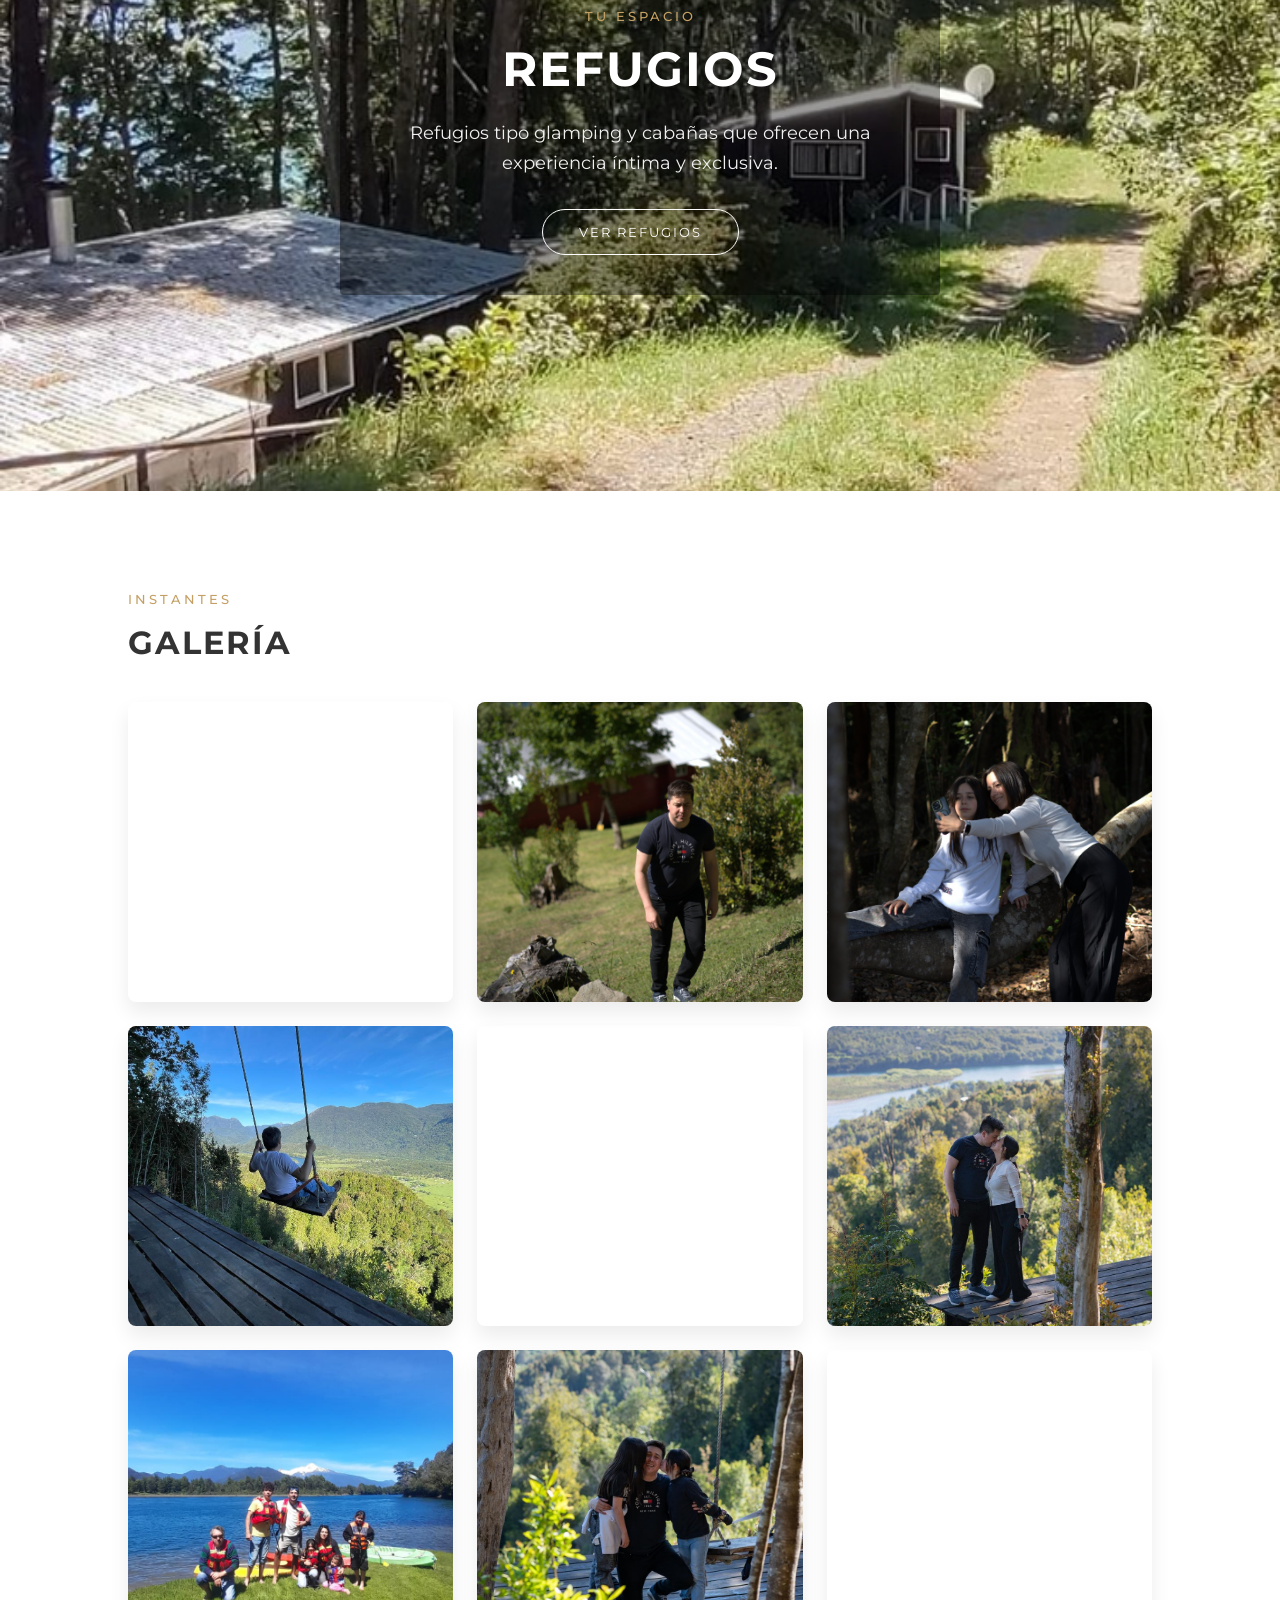
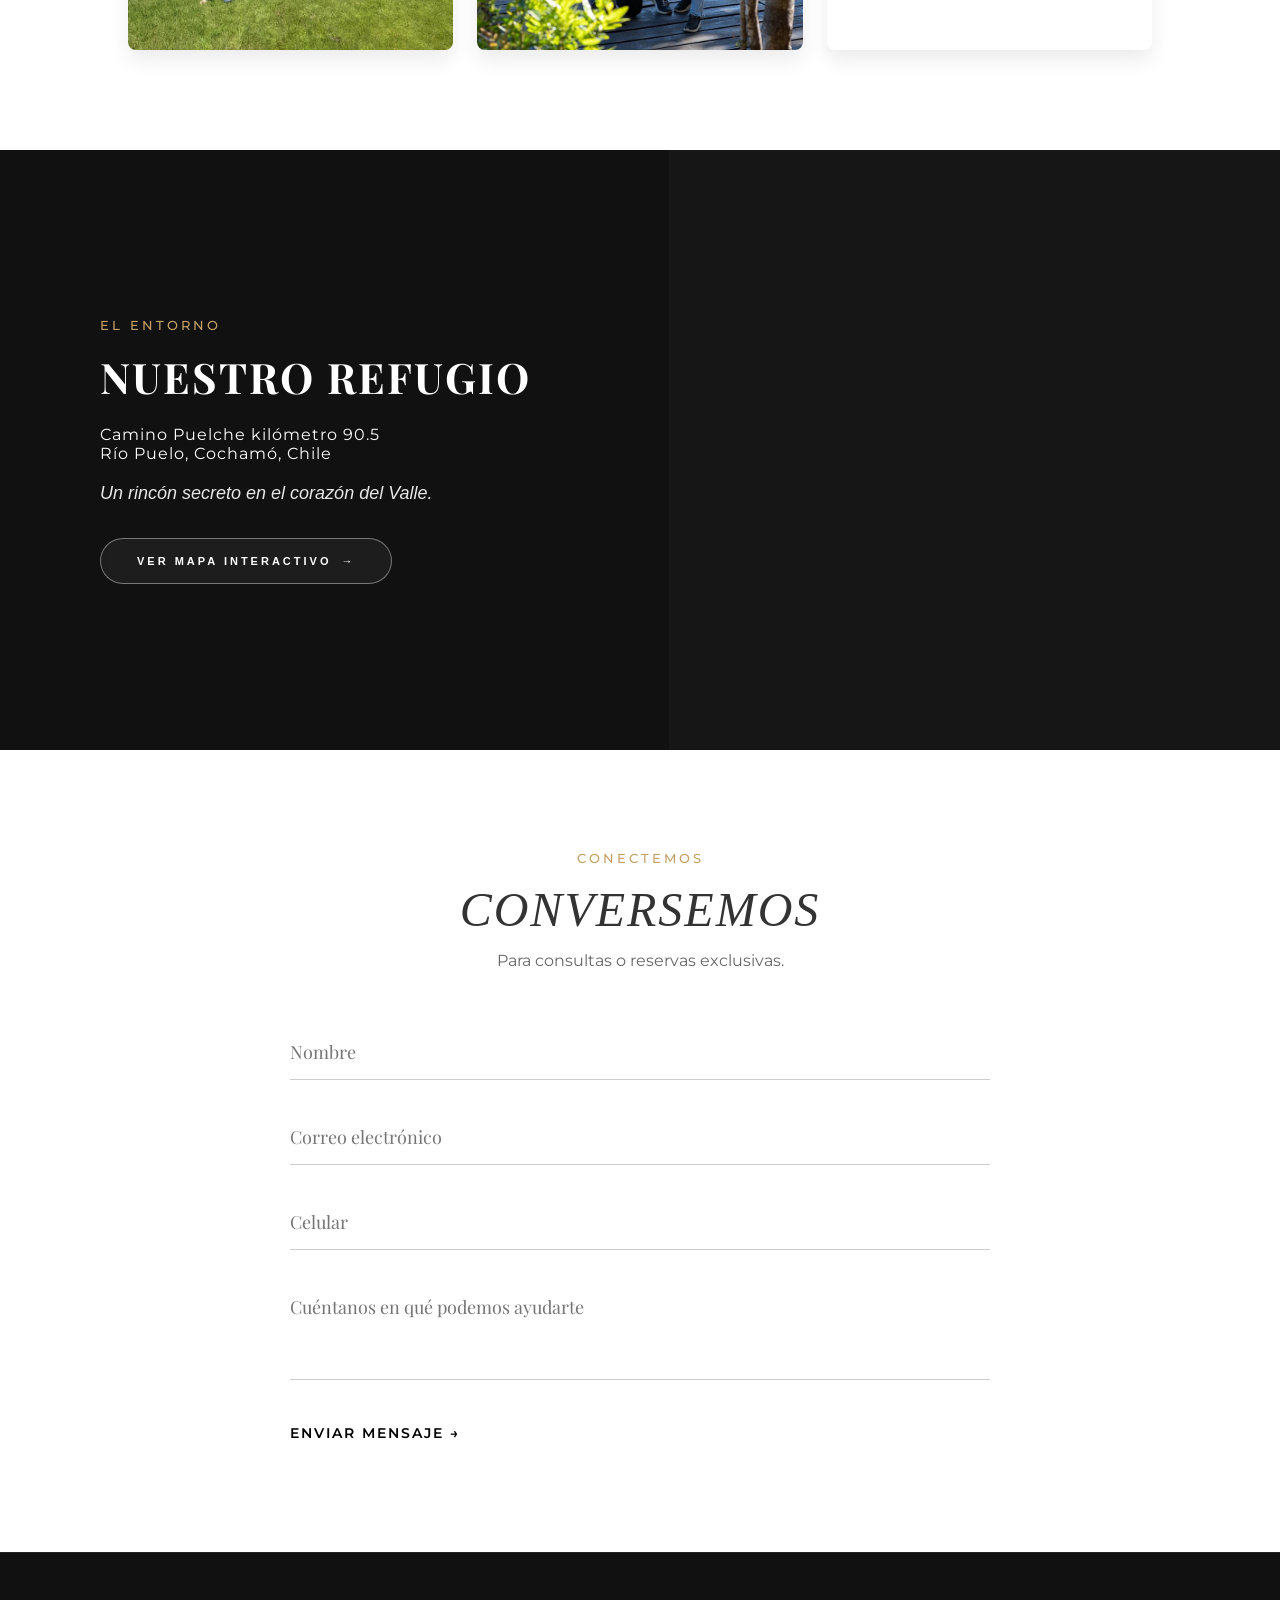
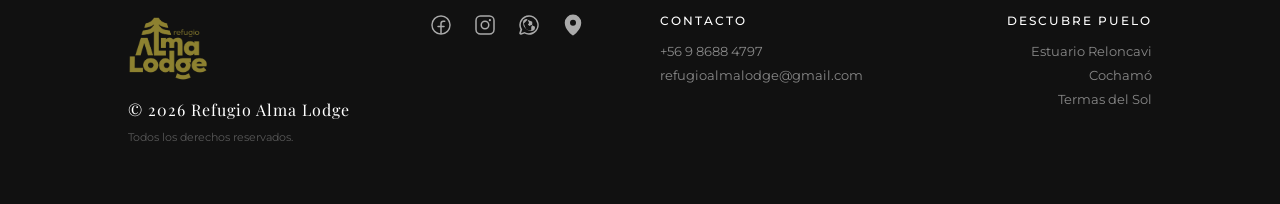
==== commit 29fdaeea: "se habilita contacto, se mejora donde estamos" ====
--- a/index.html
+++ b/index.html
@@ -247,16 +247,19 @@
                 Para consultas o reservas exclusivas.
             </p>
 
-            <form class="contact-form minimalist-form">
-                <div class="form-group">
-                    <input type="text" id="contact-name" placeholder="Nombre" required>
-                </div>
-                <div class="form-group">
-                    <input type="email" id="contact-email" placeholder="Correo electrónico" required>
-                </div>
-                <div class="form-group">
-                    <textarea id="contact-message" placeholder="Cuéntanos en qué podemos ayudarte" rows="4"
-                        required></textarea>
+            <form class="contact-form minimalist-form" action="send_mail.php" method="POST">
+                <div class="form-group">
+                    <input type="text" id="contact-name" name="name" placeholder="Nombre" required>
+                </div>
+                <div class="form-group">
+                    <input type="email" id="contact-email" name="email" placeholder="Correo electrónico" required>
+                </div>
+                <div class="form-group">
+                    <input type="tel" id="contact-phone" name="phone" placeholder="Celular" required>
+                </div>
+                <div class="form-group">
+                    <textarea id="contact-message" name="message" placeholder="Cuéntanos en qué podemos ayudarte"
+                        rows="4" required></textarea>
                 </div>
                 <button type="submit" id="contact-submit" class="btn-text-only">
                     Enviar Mensaje &rarr;
--- a/css/style.css
+++ b/css/style.css
@@ -708,59 +708,70 @@
 
 /* Responsive adjustment */
 @media (max-width: 900px) {
+    .location-atmospheric {
+        height: auto;
+        /* Allow section to grow */
+    }
+
     .location-cover-layer {
+        position: relative;
+        /* Make relative so parent sees height */
         flex-direction: column-reverse;
         /* Text bottom, Video top */
-        height: 100%;
+        height: auto;
     }
 
     .cover-video-panel {
-        flex: 7;
-        /* 70% */
-        height: 70%;
+        flex: none;
+        width: 100%;
+        height: 400px;
+        /* Fixed height for video area */
     }
 
     .cover-text-panel {
-        flex: 3;
-        /* 30% */
-        height: 30%;
-        padding: 15px;
-        /* Slightly more padding */
+        flex: none;
+        width: 100%;
+        height: auto;
+        padding: 60px 30px;
+        /* Comfortable padding */
         justify-content: center;
+        align-items: center;
+        /* Center content on mobile */
+        text-align: center;
     }
 
     .cover-content {
         text-align: center;
-        display: flex;
-        flex-direction: column;
-        align-items: center;
-        justify-content: center;
         width: 100%;
+        max-width: 500px;
+        /* Readability constraint */
+        padding: 0;
     }
 
     .cover-content h2 {
-        font-size: 24px;
-        margin-bottom: 6px;
+        font-size: 32px;
+        margin-bottom: 15px;
     }
 
     .cover-content h3 {
-        font-size: 11px;
-        margin-bottom: 8px;
+        font-size: 14px;
+        margin-bottom: 15px;
         display: block;
-        /* Show address again with 30% space */
     }
 
     .cover-content p {
-        display: none;
-        /* Keep description hidden */
+        display: block;
+        /* Show description again */
+        font-size: 16px;
+        margin-bottom: 25px;
+        opacity: 0.9;
     }
 
 
     .btn-outline-white {
         align-self: center;
-        padding: 8px 20px;
-        font-size: 10px;
-        margin-top: 4px;
+        /* Center button */
+        margin-top: 10px;
     }
 }
 
@@ -999,11 +1010,8 @@
         /* Disable stagger on mobile */
     }
 
-    /* Atmospheric Location Mobile */
-    .location-atmospheric {
-        height: 500px;
-        /* Slightly smaller on mobile */
-    }
+    /* Atmospheric Location Mobile override handled in main media query */
+    /* .location-atmospheric height is now auto */
 
     .cover-content h2 {
         font-size: 32px;
@@ -1126,6 +1134,13 @@
     text-align: right;
 }
 
+/* CONTACT Section */
+.footer-contact {
+    text-align: left;
+    /* Or center, or match structure */
+}
+
+.footer-contact h4,
 .footer-links h4 {
     color: #fff;
     font-size: 12px;
@@ -1135,6 +1150,7 @@
     font-weight: 500;
 }
 
+.footer-contact ul,
 .footer-links ul {
     list-style: none;
     padding: 0;
@@ -1143,12 +1159,14 @@
     gap: 8px;
 }
 
+.footer-contact a,
 .footer-links a {
     text-decoration: none;
     color: #888;
     transition: color 0.3s ease;
 }
 
+.footer-contact a:hover,
 .footer-links a:hover {
     color: #c5a065;
 }
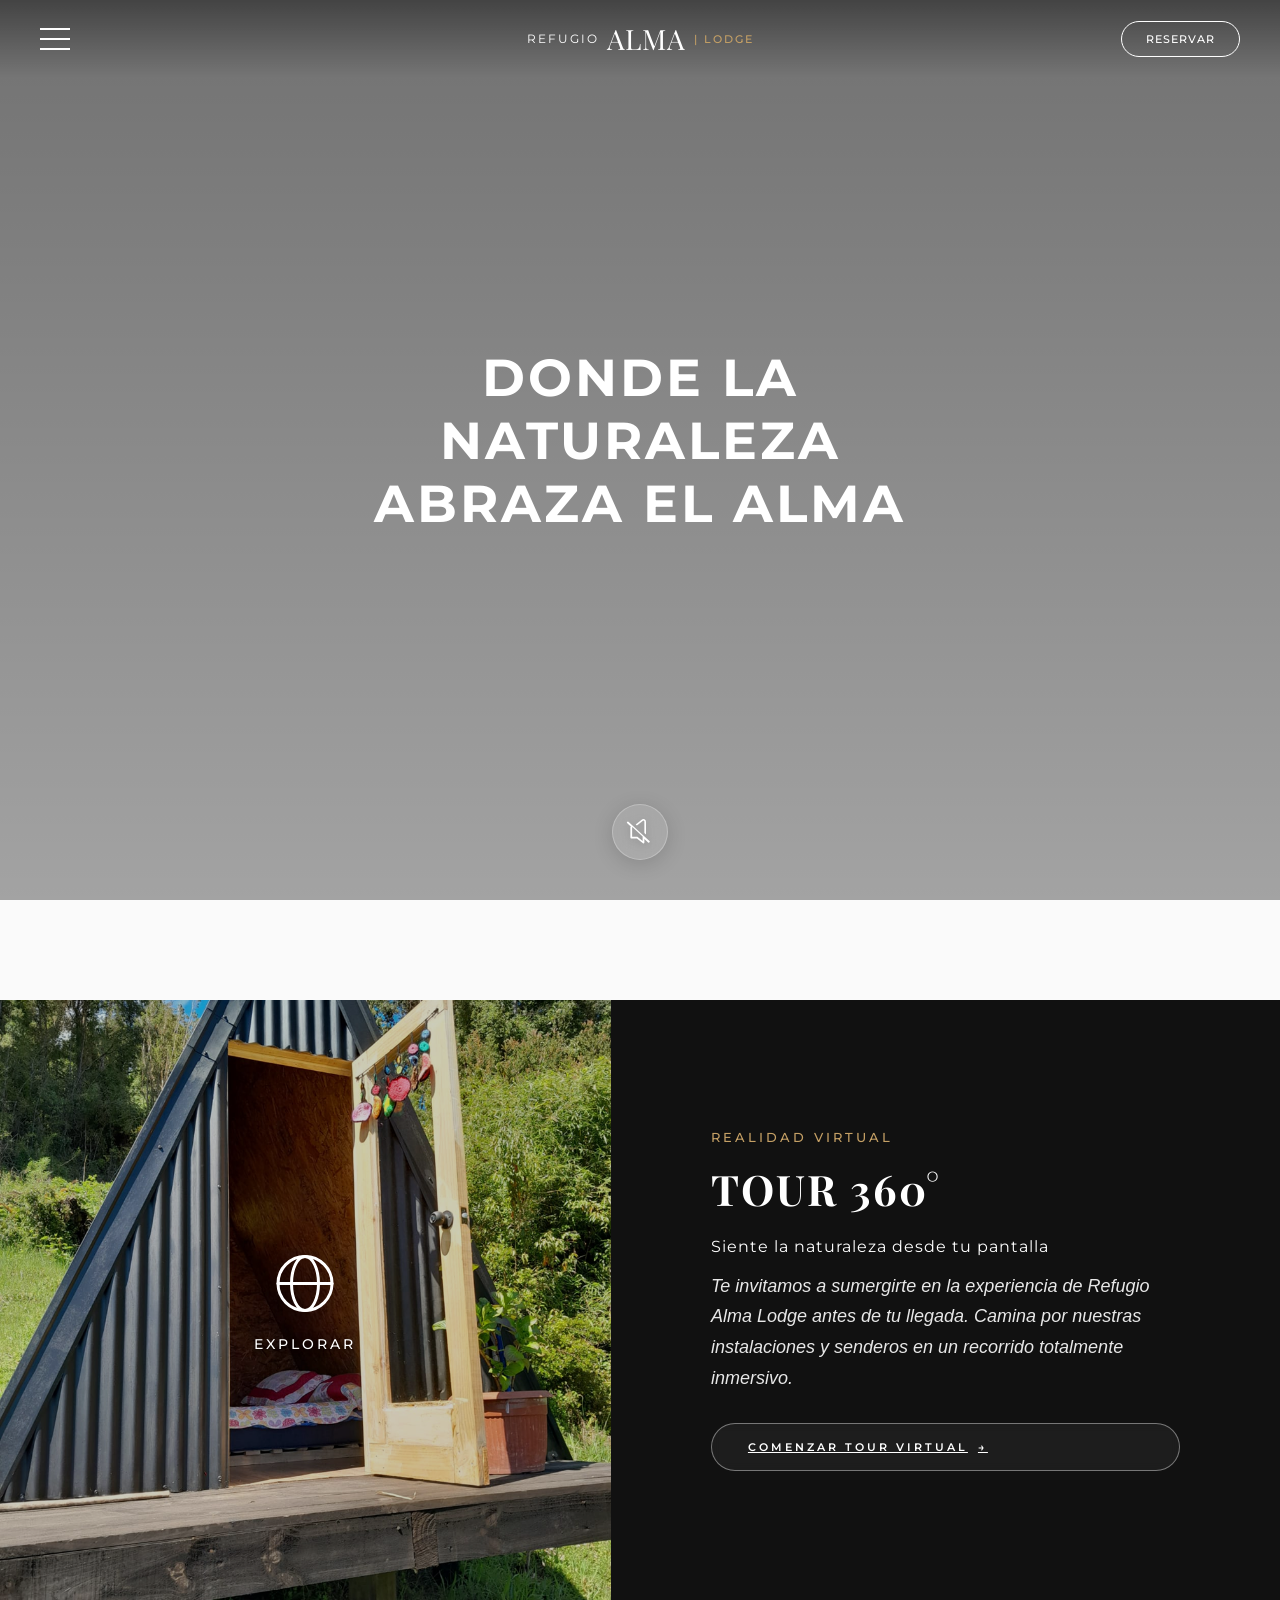
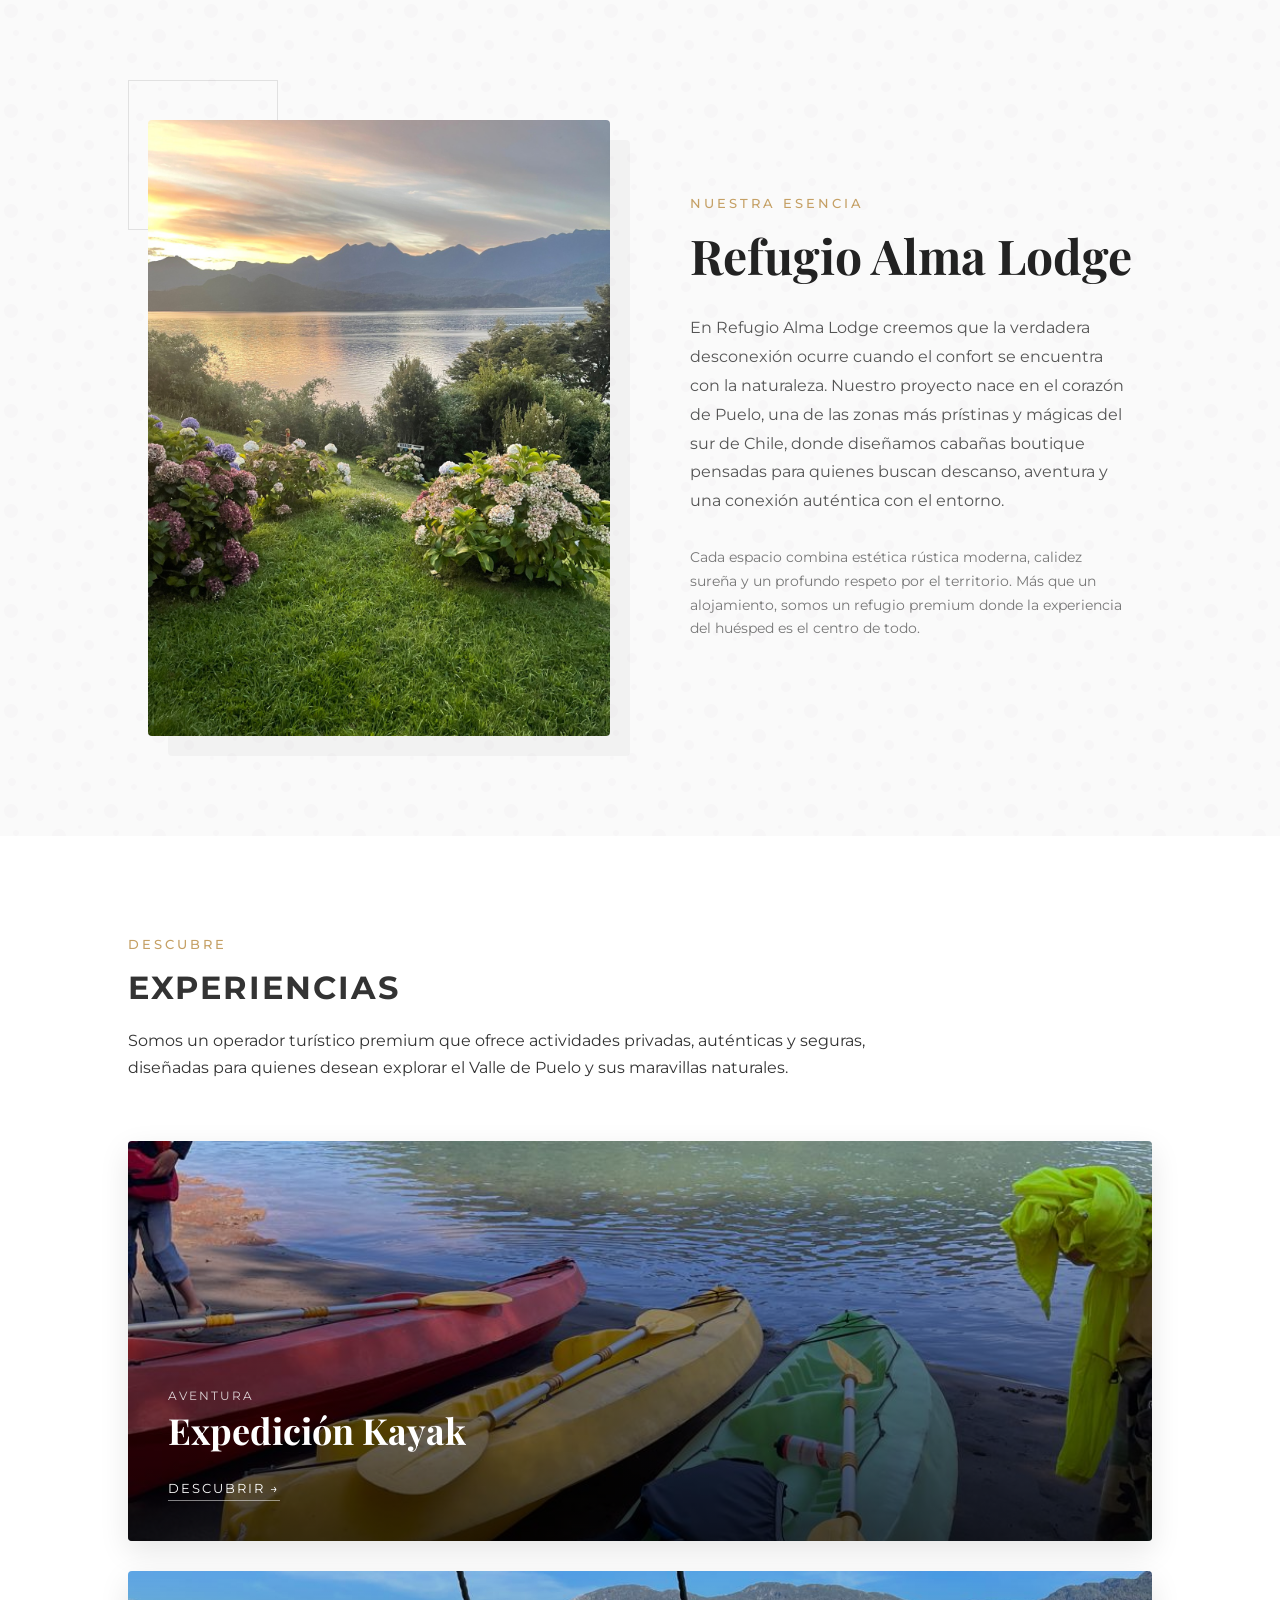
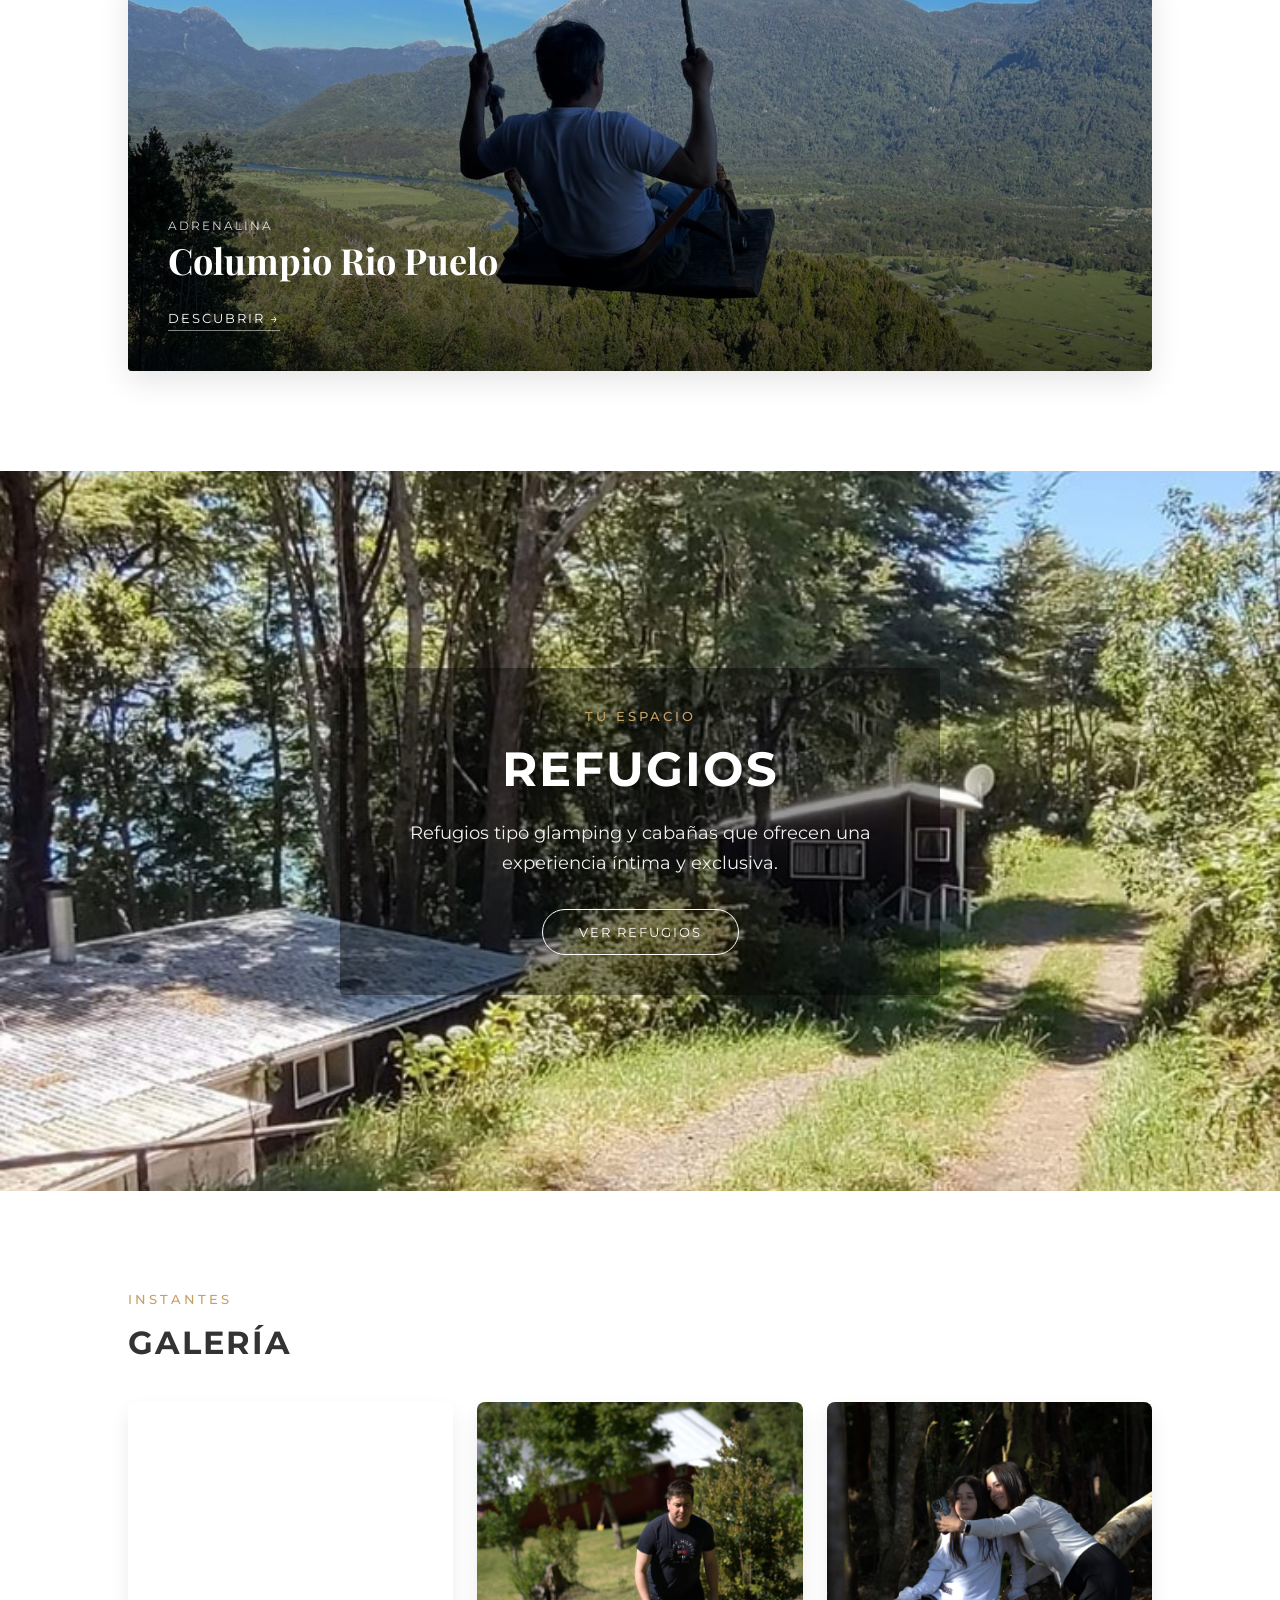
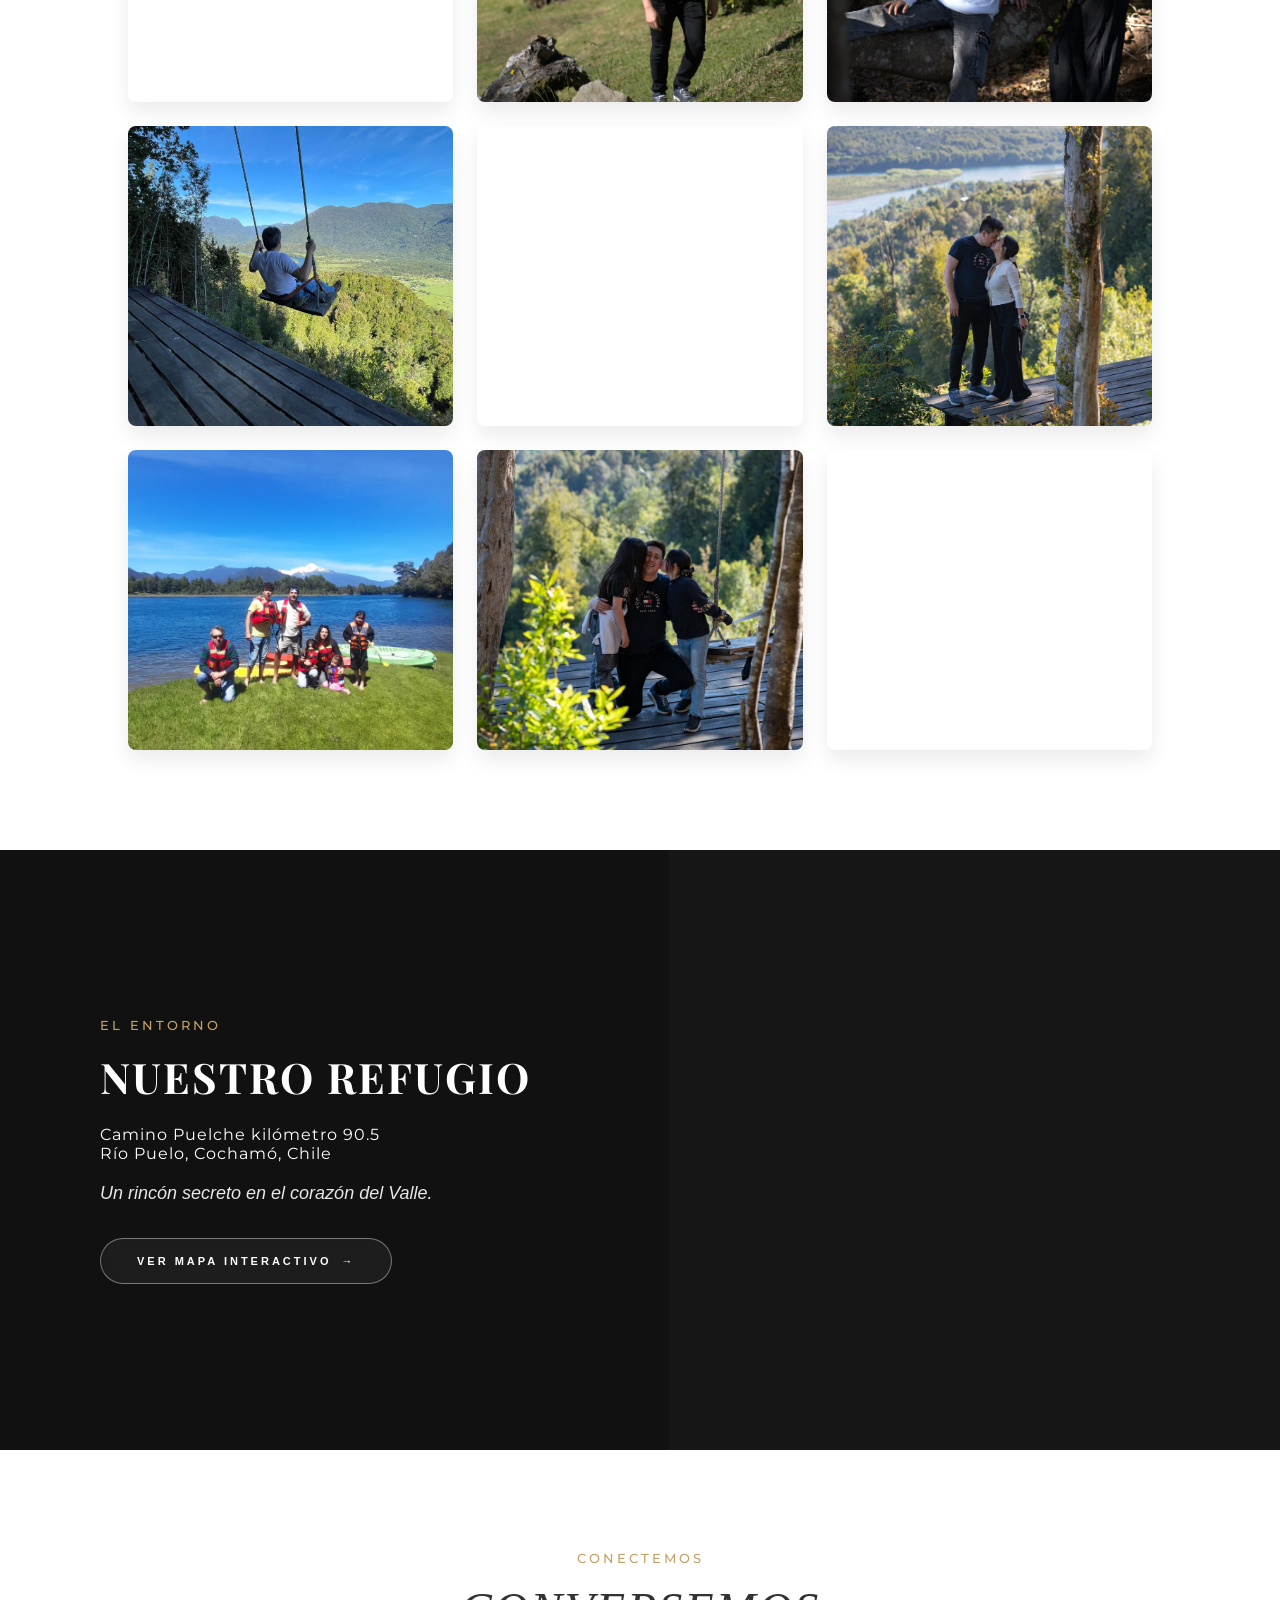
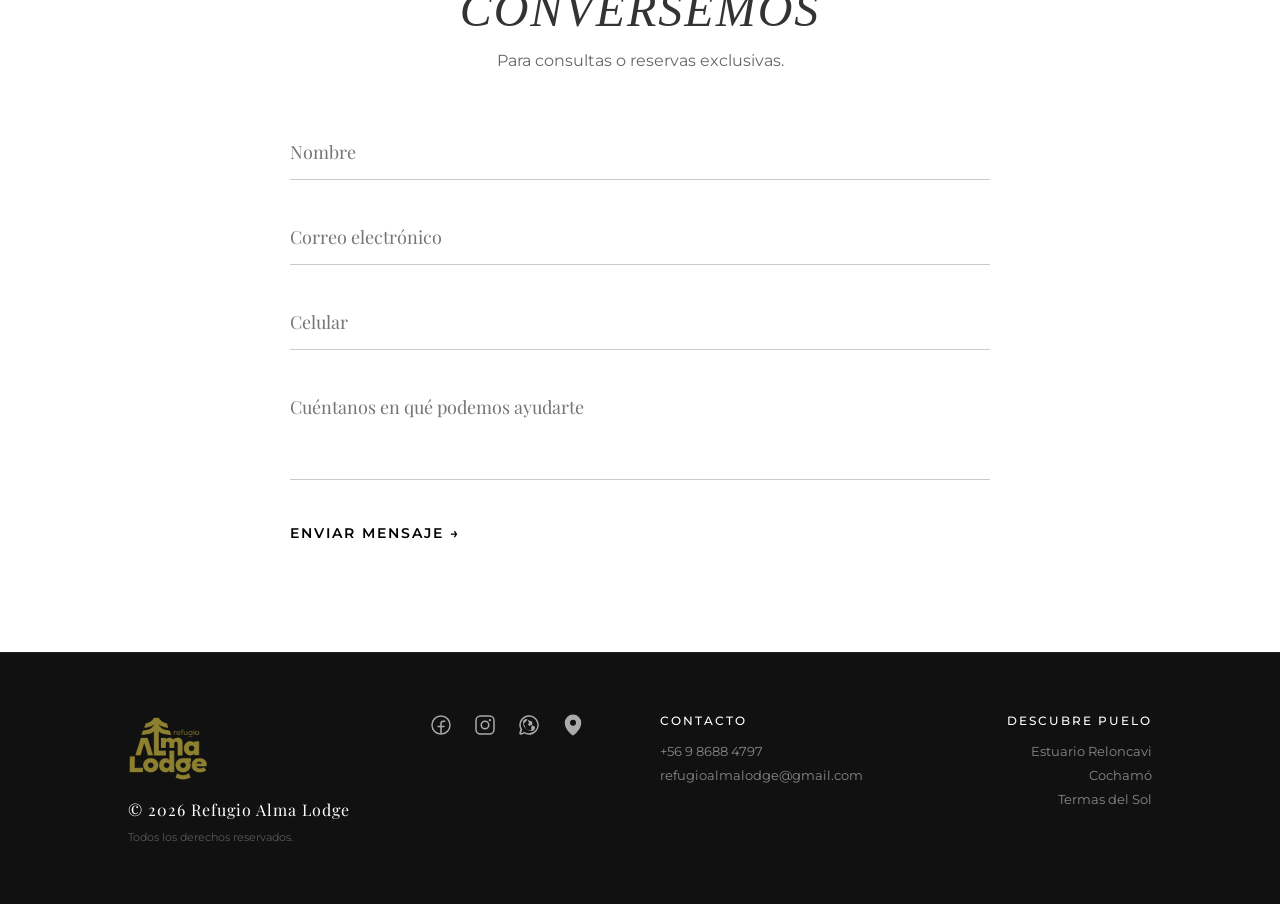
==== commit 692af281: "se agrega sección tour virtual y se cambia foto de nuestra escencia" ====
--- a/index.html
+++ b/index.html
@@ -65,6 +65,36 @@
         </button>
     </header>
 
+    <!-- TOUR VIRTUAL 360 -->
+    <section id="virtual-tour" class="virtual-tour-atmospheric">
+        <div class="location-cover-layer split-layout reverse-layout">
+            <div class="cover-text-panel">
+                <div class="cover-content">
+                    <span class="section-subtitle">Realidad Virtual</span>
+                    <h2>Tour 360°</h2>
+                    <h3>Siente la naturaleza desde tu pantalla</h3>
+                    <p>
+                        Te invitamos a sumergirte en la experiencia de Refugio Alma Lodge antes de tu llegada. Camina por nuestras instalaciones y senderos en un recorrido totalmente inmersivo.
+                    </p>
+                    <a href="https://vtour.cloud/pgsekw/refugioalmalodge/index.html?ts=17732814" target="_blank" class="btn-outline-white btn-360">
+                        Comenzar Tour Virtual
+                    </a>
+                </div>
+            </div>
+            <a href="https://vtour.cloud/pgsekw/refugioalmalodge/index.html?ts=17732814" target="_blank" class="cover-video-panel tour-interactive-panel" aria-label="Abrir Tour Virtual 360">
+                <div class="virtual-tour-bg" style="background-image: url('assets/suite2.png');"></div>
+                <div class="cover-overlay tour-overlay"></div>
+                <div class="icon-360-wrapper">
+                    <svg xmlns="http://www.w3.org/2000/svg" width="72" height="72" viewBox="0 0 24 24" fill="none" stroke="currentColor" stroke-width="1" stroke-linecap="round" stroke-linejoin="round" class="icon-360">
+                        <path d="M12 21a9 9 0 1 0 0-18 9 9 0 0 0 0 18z"></path>
+                        <path d="M12 3c-2.5 0-4.5 4-4.5 9s2 9 4.5 9 4.5-4 4.5-9-2-9-4.5-9z"></path>
+                        <path d="M3 12h18"></path>
+                    </svg>
+                    <span class="tour-pulse-text">Explorar</span>
+                </div>
+            </a>
+        </div>
+    </section>
 
     <!-- NOSOTROS -->
     <section id="nosotros">
--- a/css/style.css
+++ b/css/style.css
@@ -1918,4 +1918,104 @@
     height: 100%;
     object-fit: cover;
     z-index: 0;
+}
+
+/* ---------- VIRTUAL TOUR 360 ---------- */
+.virtual-tour-atmospheric {
+    position: relative;
+    height: 600px;
+    width: 100%;
+    margin-top: 100px; /* Separación de 100px del hero section */
+    overflow: hidden;
+    padding: 0 !important;
+    display: block;
+}
+
+.virtual-tour-atmospheric .split-layout.reverse-layout {
+    flex-direction: row-reverse;
+}
+
+.tour-interactive-panel {
+    display: block;
+    position: relative;
+    height: 100%;
+    width: 100%;
+    cursor: pointer;
+    overflow: hidden;
+    text-decoration: none;
+}
+
+.virtual-tour-bg {
+    position: absolute;
+    inset: 0;
+    background-size: cover;
+    background-position: center;
+    transition: transform 6s ease;
+    z-index: 0;
+}
+
+.tour-overlay {
+    position: absolute;
+    inset: 0;
+    background: rgba(0, 0, 0, 0.2);
+    transition: background 0.4s ease;
+    z-index: 1;
+}
+
+.tour-interactive-panel:hover .virtual-tour-bg {
+    transform: scale(1.05);
+}
+
+.tour-interactive-panel:hover .tour-overlay {
+    background: rgba(0, 0, 0, 0.4);
+}
+
+.icon-360-wrapper {
+    position: absolute;
+    top: 50%;
+    left: 50%;
+    transform: translate(-50%, -50%);
+    z-index: 2;
+    display: flex;
+    flex-direction: column;
+    align-items: center;
+    color: #fff;
+    transition: transform 0.4s ease;
+}
+
+.tour-interactive-panel:hover .icon-360-wrapper {
+    transform: translate(-50%, -50%) scale(1.1);
+}
+
+.icon-360 {
+    filter: drop-shadow(0 4px 10px rgba(0,0,0,0.5));
+    margin-bottom: 15px;
+}
+
+.tour-pulse-text {
+    font-family: var(--font-primary);
+    font-size: 14px;
+    letter-spacing: 3px;
+    text-transform: uppercase;
+    font-weight: 500;
+    text-shadow: 0 2px 4px rgba(0,0,0,0.8);
+    animation: pulse-opacity 2s infinite;
+}
+
+@keyframes pulse-opacity {
+    0% { opacity: 0.6; }
+    50% { opacity: 1; }
+    100% { opacity: 0.6; }
+}
+
+@media (max-width: 900px) {
+    .virtual-tour-atmospheric {
+        height: auto;
+    }
+    .virtual-tour-atmospheric .split-layout.reverse-layout {
+        flex-direction: column-reverse;
+    }
+    .tour-interactive-panel {
+        height: 400px;
+    }
 }
